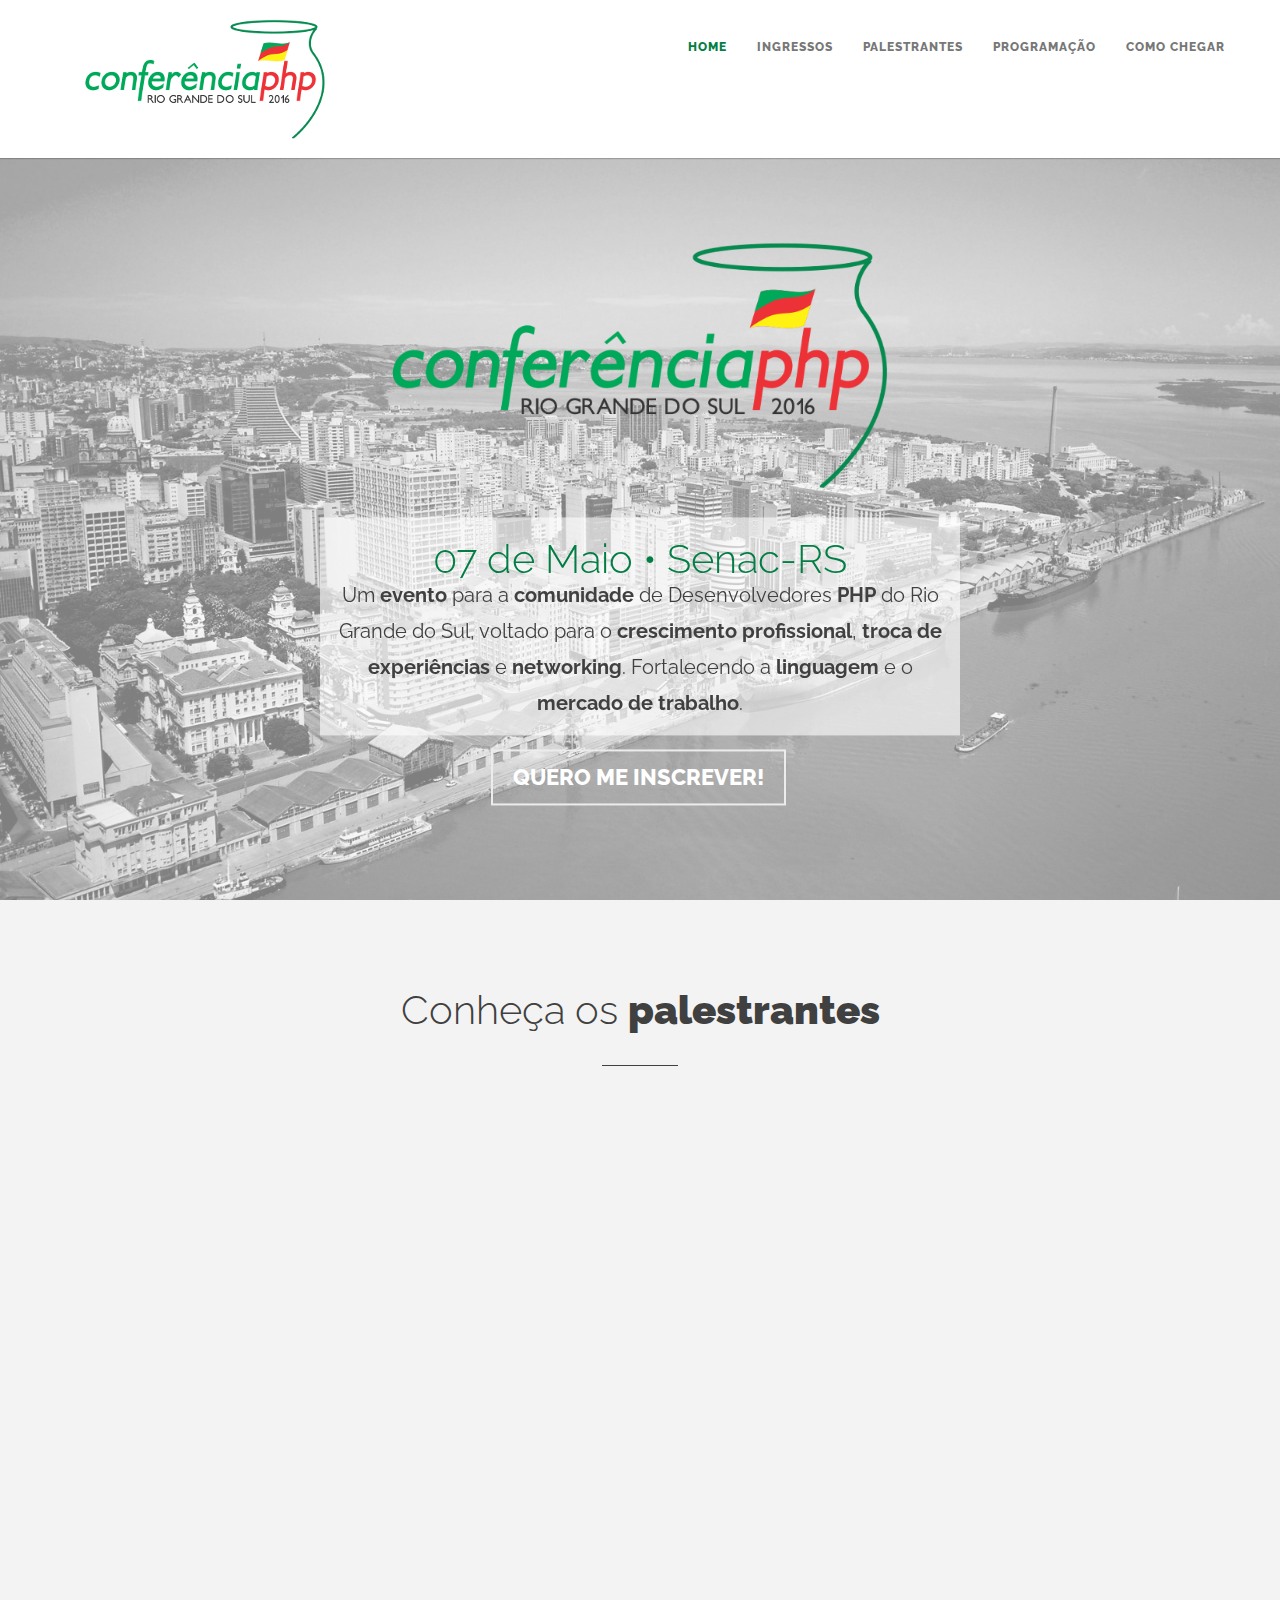
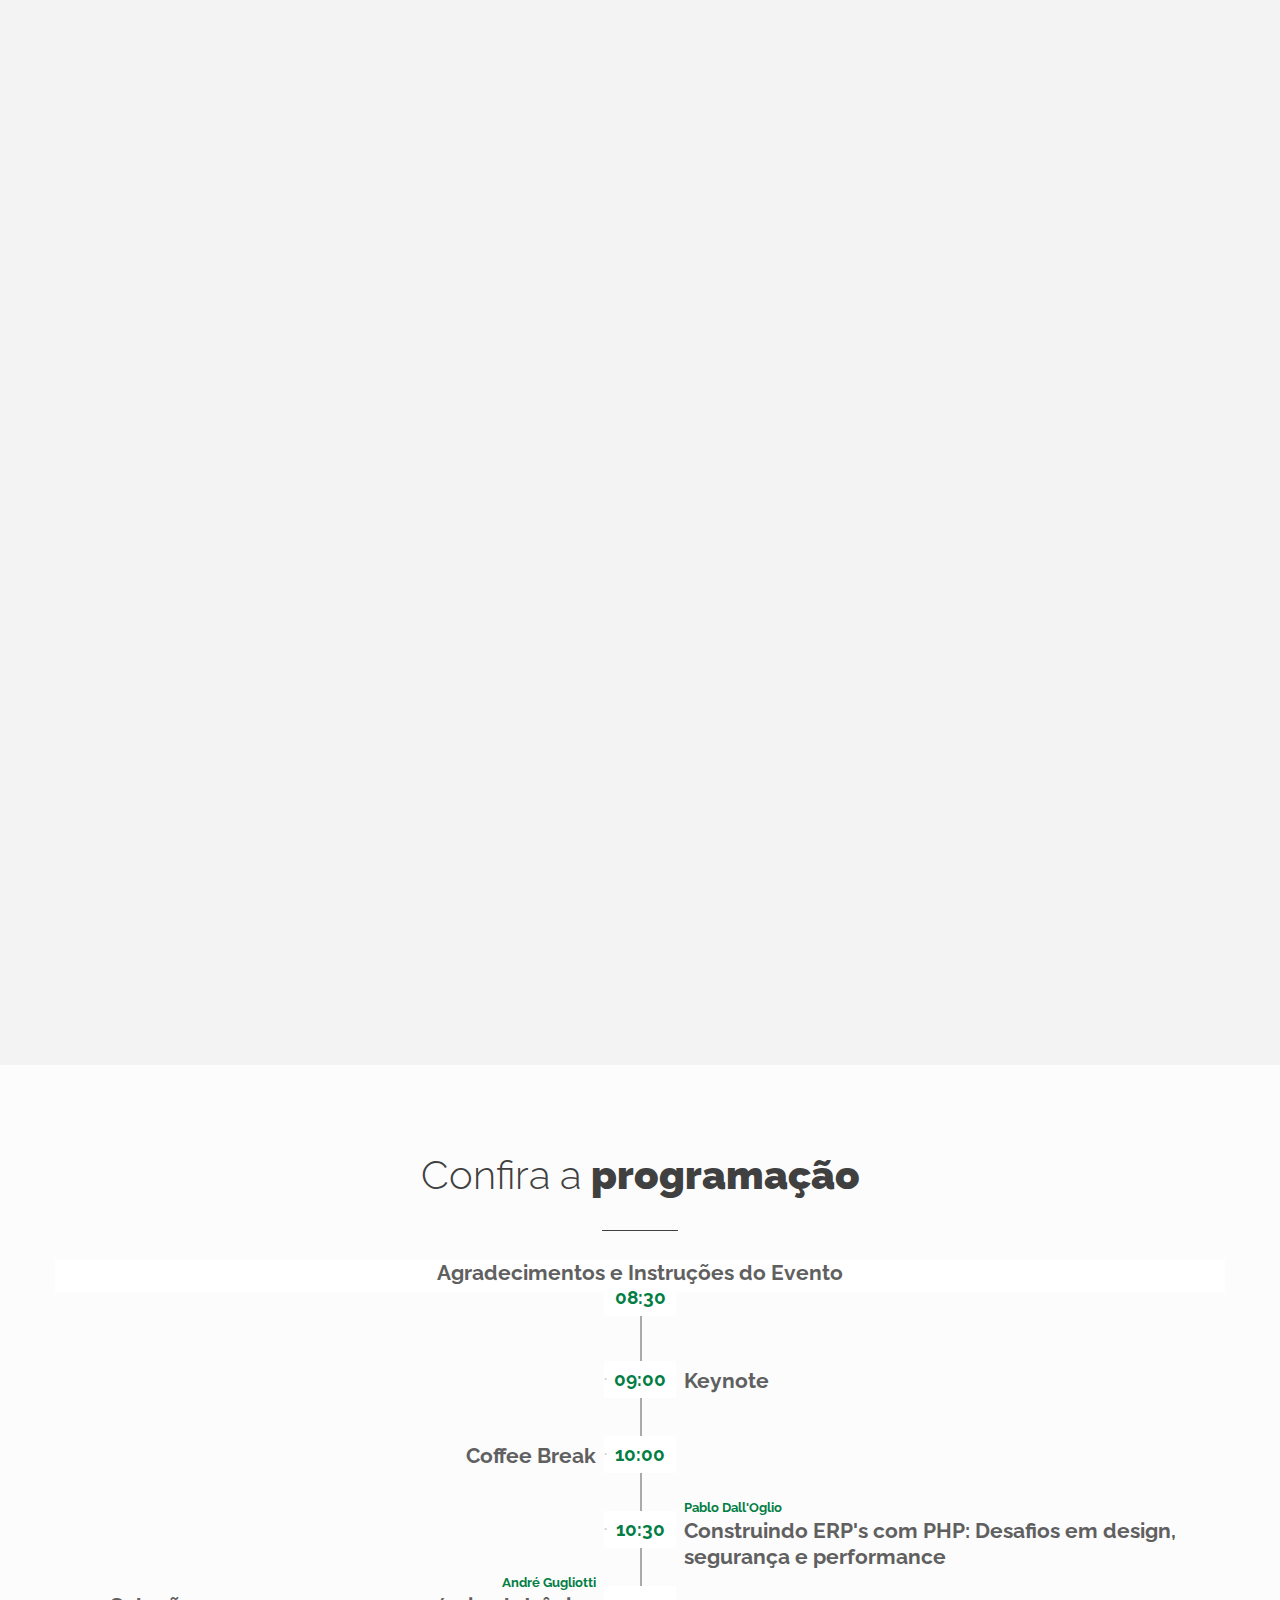
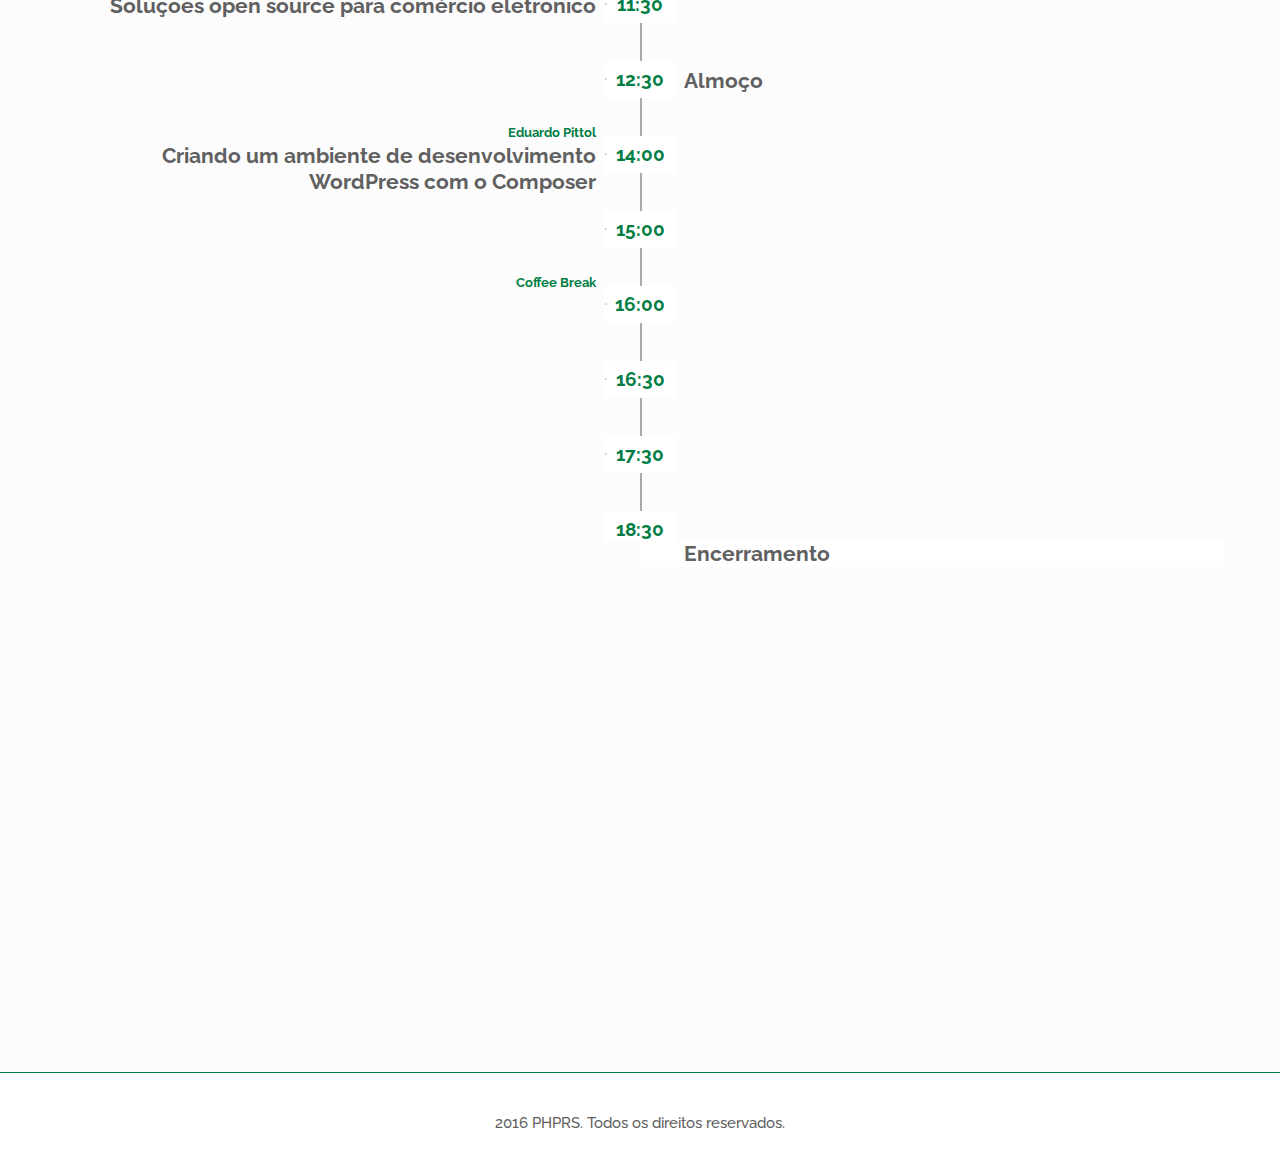
==== index.html @ 4f56c090 "first commit" ====
<!DOCTYPE html>
<html lang="pt_BR" xmlns:og="http://opengraphprotocol.org/schema/">
<head>

    <meta charset="utf-8">
    <meta name="viewport" content="width=device-width, initial-scale=1.0">
    <meta name="description" content="">
    <meta name="author" content="">

    <title>Conferência PHPRS | 07 maio 2016</title>

    <!-- Bootstrap core CSS -->
    <link href="assets/css/bootstrap.min.css" rel="stylesheet">
    <link href="assets/css/plugins.css" rel="stylesheet">

    <link href="assets/css/style.css" rel="stylesheet">
    <link href="assets/css/color/yellow.css" rel="stylesheet">
    <link href="assets/css/font-awesome.min.css" rel="stylesheet">
    <link href='http://fonts.googleapis.com/css?family=Raleway:400,300,500,600,700,800,900' rel='stylesheet'
          type='text/css'>
    <link href="assets/type/icons.css" rel="stylesheet">

    <!-- HTML5 shim and Respond.js IE8 support of HTML5 elements and media queries -->
    <!--[if lt IE 9]>
    <script src="assets/js/html5shiv.js"></script>
    <script src="https://oss.maxcdn.com/libs/respond.js/1.3.0/respond.min.js"></script>
    <![endif]-->


</head>
<body onLoad="location.href='#home'">
<div class="body-wrapper">

    <nav class="yamm navbar navbar-default default" role="navigation">
        <div class="container">
            <div class="navbar-header">
                <div class="basic-wrapper"><a class="btn responsive-menu" data-toggle="collapse"
                                              data-target=".navbar-collapse"><i></i></a>

                    <div class="navbar-brand">
                        <a href="/">
                            <img src="assets/images/conferenciaPHPRS2016-logo.png" alt=""
                                 data-src="assets/images/conferenciaPHPRS2016-logo.png"
                                 data-ret="assets/images/conferenciaPHPRS2016-logo.png" class="retina"/>
                        </a>
                    </div>


                </div>
                <!-- /.basic-wrapper -->
            </div>
            <!-- /.navbar-header -->

            <nav class="collapse navbar-collapse" id="menu">
                <ul class="nav navbar-nav">
                    <li class="current"><a href="#home" class="dropdown-toggle js-activated">Home <span
                            class="caret"></span></a>
                    </li>
                    <li><a href="#tickets" class="dropdown-toggle js-activated">Ingressos<span
                            class="caret"></span></a>
                    </li>
                    <li><a href="#speakers" class="dropdown-toggle js-activated">Palestrantes<span
                            class="caret"></span></a>
                    </li>
                    <li><a href="#schedule" class="dropdown-toggle js-activated">programação<span class="caret"></span></a>
                    </li>

                    <li><a href="#map" class="dropdown-toggle js-activated">Como chegar<span
                            class="caret"></span></a>
                    </li>


                </ul>
                <!-- /.navbar-nav -->
            </nav>
            <!-- /.navbar-collapse -->
        </div>
        <!-- /.container -->
    </nav>
    <!-- /.navbar -->

    <div class="light-wrapper" id="home">
        <div class="tp-fullscreen-container revolution">

            <div data-transition="fade" class="tp-fullscreen main-banner">
                <div class="wrap-content-banner">
                    <div class="centered text-banner">

                        <div data-easing="Sine.easeOut" data-endspeed="100" data-start="2100" data-speed="600"
                             data-y="150" data-x="20" class="tp-caption sft start"
                             style="left: 103.907px; top: 140.6px; visibility: visible; opacity: 1; transform: translate3d(0px, 0px, 0px);">
                            <img alt="" src="assets/images/conferenciaPHPRS2016.png"
                                 style="max-width: 100%; max-height: 421.8px;">
                        </div>

                        <div data-easing="Sine.easeOut" data-endspeed="100" data-start="1500" data-speed="900"
                             data-y="387" data-x="center" class="tp-caption lead light-layer sfb text-center start"
                             style="min-height: 0px; min-width: 0px; line-height: 21px; border-width: 0px; margin: 0px 0px 14px; padding: 14px; letter-spacing: 0px; font-size: 20px; left: 441px; top: 270.9px; visibility: visible; opacity: 1; transform: translate3d(0px, 0px, 0px);">
                            <p class="tp-caption main-title">
                                07 de Maio • Senac-RS
                            </p>

                            <p>Um <strong>evento</strong> para a <strong>comunidade</strong> de Desenvolvedores
                                <strong>PHP</strong> do Rio Grande do Sul, voltado para o <strong>crescimento
                                    profissional</strong>,
                                <strong>troca de experiências</strong> e <strong>networking</strong>.
                                Fortalecendo a <strong>linguagem</strong> e o <strong>mercado de trabalho</strong>.</p>
                        </div>
                        <div class="tp-caption lead " data-wow-delay="0.5s">
                            <a target="_blank" class="btn btn-border"
                               href="http://www.eventick.com.br/conferencia-phprs-2016">Quero me inscrever!</a>

                        </div>
                    </div>
                </div>
            </div>
            <!-- /.tp-fullscreen-container -->
        </div>
        <!-- /.revolution -->
    </div>
    <!--/.light-wrapper -->


    <div id="speakers" class="dark-wrapper">
        <div class="container inner">
            <h3 class="main-title text-center">Conheça os <strong>palestrantes</strong></h3>

            <div data-wow-delay="0.3s" data-wow-duration="1s" class="carousel-wrapper wow fadeIn animated"
                 style="visibility: visible; animation-duration: 1s; animation-delay: 0.3s; animation-name: fadeIn;">
                <div class="carousel carousel-boxed team owl-carousel owl-theme owl-loaded">

                    <div class="owl-stage-outer">
                        <div class="owl-stage"
                             style="transform: translate3d(0px, 0px, 0px); transition: all 0s ease 0s; width: 100%;">
                            <div class="owl-item active" style="width: 24%; margin-right: 1%;">
                                <div class="item">
                                    <figure><img alt="" src="assets/images/speackers/speaker-andre.png"></figure>
                                    <div class="box text-center">
                                        <h4 class="post-title">André Gugliotti</h4>

                                        <p>André Gugliotti trabalha com web desde 2004, especializando-se em comércio
                                            eletrônico e sendo uma das principais referências em Magento Commerce, com
                                            três livros
                                            publicados pela Novatec. Atua no desenvolvimento de empresas, mesclando
                                            gestão, marketing e
                                            código, para que elas vendam mais e melhor. É sócio da Clix, empresa de
                                            lojas virtuais sob
                                            demanda, onde responde pelo desenvolvimento de produtos.</p>

                                        <div class="divide5"></div>

                                    </div>
                                    <!--/.box -->
                                </div>
                            </div>


                            <div class="owl-item active" style="width: 24%; margin-right: 1%;">
                                <div class="item">
                                    <figure><img alt="" src="assets/images/speackers/speaker-andre.png"></figure>
                                    <div class="box text-center">
                                        <h4 class="post-title">André Gugliotti</h4>

                                        <p>André Gugliotti trabalha com web desde 2004, especializando-se em comércio
                                            eletrônico e sendo uma das principais referências em Magento Commerce, com
                                            três livros
                                            publicados pela Novatec. Atua no desenvolvimento de empresas, mesclando
                                            gestão, marketing e
                                            código, para que elas vendam mais e melhor. É sócio da Clix, empresa de
                                            lojas virtuais sob
                                            demanda, onde responde pelo desenvolvimento de produtos.</p>

                                        <div class="divide5"></div>

                                    </div>
                                    <!--/.box -->
                                </div>
                            </div>


                            <div class="owl-item active" style="width: 24%; margin-right: 1%;">
                                <div class="item">
                                    <figure><img alt="" src="assets/images/speackers/speaker-andre.png"></figure>
                                    <div class="box text-center">
                                        <h4 class="post-title">André Gugliotti</h4>

                                        <p>André Gugliotti trabalha com web desde 2004, especializando-se em comércio
                                            eletrônico e sendo uma das principais referências em Magento Commerce, com
                                            três livros
                                            publicados pela Novatec. Atua no desenvolvimento de empresas, mesclando
                                            gestão, marketing e
                                            código, para que elas vendam mais e melhor. É sócio da Clix, empresa de
                                            lojas virtuais sob
                                            demanda, onde responde pelo desenvolvimento de produtos.</p>

                                        <div class="divide5"></div>

                                    </div>
                                    <!--/.box -->
                                </div>
                            </div>


                            <div class="owl-item active" style="width: 24%; margin-right: 1%;">
                                <div class="item">
                                    <figure><img alt="" src="assets/images/speackers/speaker-andre.png"></figure>
                                    <div class="box text-center">
                                        <h4 class="post-title">André Gugliotti</h4>

                                        <p>André Gugliotti trabalha com web desde 2004, especializando-se em comércio
                                            eletrônico e sendo uma das principais referências em Magento Commerce, com
                                            três livros
                                            publicados pela Novatec. Atua no desenvolvimento de empresas, mesclando
                                            gestão, marketing e
                                            código, para que elas vendam mais e melhor. É sócio da Clix, empresa de
                                            lojas virtuais sob
                                            demanda, onde responde pelo desenvolvimento de produtos.</p>

                                        <div class="divide5"></div>

                                    </div>
                                    <!--/.box -->
                                </div>
                            </div>


                            <div class="owl-item active" style="width: 24%; margin-right: 1%;">
                                <div class="item">
                                    <figure><img alt="" src="assets/images/speackers/speaker-andre.png"></figure>
                                    <div class="box text-center">
                                        <h4 class="post-title">André Gugliotti</h4>

                                        <p>André Gugliotti trabalha com web desde 2004, especializando-se em comércio
                                            eletrônico e sendo uma das principais referências em Magento Commerce, com
                                            três livros
                                            publicados pela Novatec. Atua no desenvolvimento de empresas, mesclando
                                            gestão, marketing e
                                            código, para que elas vendam mais e melhor. É sócio da Clix, empresa de
                                            lojas virtuais sob
                                            demanda, onde responde pelo desenvolvimento de produtos.</p>

                                        <div class="divide5"></div>

                                    </div>
                                    <!--/.box -->
                                </div>
                            </div>


                            <div class="owl-item active" style="width: 24%; margin-right: 1%;">
                                <div class="item">
                                    <figure><img alt="" src="assets/images/speackers/speaker-eduardo.png"></figure>
                                    <div class="box text-center">
                                        <h4 class="post-title">Eduardo Pittol</h4>

                                        <p>
                                            Formado em Ciência da Computação. Trabalho com Desenvolvimento Web há 8 anos
                                            e há 6 com WordPress. Tem no sangue o empreendedorismo. Adora trabalhar em
                                            cima de modelos de
                                            negócios com riscos. Empreendendo na sua segunda startup. Ativo na
                                            comunidade de startups e
                                            organizador de eventos. Um dos idealizadores do Taquari Valley, uma
                                            comunidade que fomenta o
                                            empreendedorismo no Vale do Taquari.
                                        </p>

                                        <div class="divide5"></div>

                                    </div>
                                    <!--/.box -->
                                </div>
                            </div>
                            <div class="owl-item active" style="width: 24%; margin-right: 1%;">
                                <div class="item">
                                    <figure><img alt="" src="assets/images/speackers/speaker-pablo.png"></figure>
                                    <div class="box text-center">
                                        <h4 class="post-title">Pablo Dall'Oglio</h4>

                                        <p>
                                            Mestre em Engenharia de Software pela Unisinos. Conhecido
                                            como autor de livros sobre PHP pela editora Novatec
                                            (http://www.novatec.com.br), já projetou e
                                            desenvolveu inúmeros softwares de gestão de grande porte. Entusiasta de
                                            Orientação a Objetos e
                                            Padrões de Projeto, atualmente trabalha em sua empresa, a Adianti Solutions
                                            (www.adianti.com.br), onde cria ferramentas de desenvolvimento e presta
                                            consultoria em projeto e
                                            arquitetura de software.
                                        </p>

                                        <div class="divide5"></div>

                                    </div>
                                    <!--/.box -->
                                </div>
                            </div>


                        </div>
                    </div>

                </div>
                <!--/.carousel -->
            </div>
            <!--/.carousel-wrapper -->

        </div>
        <!--/.container -->
    </div>


    <div id="schedule" class="light-wrapper section section-schedule">

        <div class="container inner">
            <h3 class="main-title text-center">Confira a <strong>programação</strong></h3>


            <ul class="schedule-list">
                <li class="schedule-item schedule-item-other" id="schedule-abertura">
                    <span class="schedule-time">08:30</span>

                    <div class="schedule-slot">
                        <div class="schedule-activity">Agradecimentos e Instruções do Evento</div>
                    </div>
                </li>

                <li class="schedule-item schedule-item-speaker">
                    <span class="schedule-time">09:00</span>

                    <div class="schedule-slot">
                        <div class="schedule-activity schedule-activity">Keynote</div>
                    </div>
                </li>
                <li class="schedule-item schedule-item-speaker">
                    <span class="schedule-time">10:00</span>

                    <div class="schedule-slot">
                        <div class="schedule-activity">Coffee Break</div>
                    </div>
                </li>
                <li class="schedule-item schedule-item-other">
                    <span class="schedule-time">10:30</span>

                    <div class="schedule-slot">
                        <span class="schedule-speaker">Pablo Dall'Oglio</span>

                        <div class="schedule-activity">Construindo ERP's com PHP: Desafios em design, segurança e
                            performance
                        </div>
                    </div>
                </li>

                <li class="schedule-item schedule-item-speaker">
                    <span class="schedule-time">11:30</span>

                    <div class="schedule-slot">
                        <span class="schedule-speaker">André Gugliotti</span>

                        <div class="schedule-activity">Soluções open source para comércio eletrônico</div>
                    </div>
                </li>

                <li class="schedule-item schedule-item-speaker">
                    <span class="schedule-time">12:30</span>

                    <div class="schedule-slot">
                        <div class="schedule-activity">Almoço</div>
                    </div>
                </li>

                <li class="schedule-item schedule-item-speaker" id="schedule-wordpress-composer">
                    <span class="schedule-time">14:00</span>

                    <div class="schedule-slot">
                        <span class="schedule-speaker">Eduardo Pittol</span>

                        <div class="schedule-activity">Criando um ambiente de desenvolvimento WordPress com o Composer
                        </div>
                    </div>

                </li>
                <li class="schedule-item schedule-item-speaker">
                    <span class="schedule-time">15:00</span>

                    <div class="schedule-slot">
                        <span class="schedule-speaker"></span>

                        <div class="schedule-activity"></div>
                    </div>

                </li>
                <li class="schedule-item schedule-item-speaker">
                    <span class="schedule-time">16:00</span>

                    <div class="schedule-slot">
                        <span class="schedule-speaker">Coffee Break</span>
                    </div>
                </li>

                <li class="schedule-item schedule-item-speaker">
                    <span class="schedule-time">16:30</span>

                    <div class="schedule-slot">
                        <span class="schedule-speaker"></span>

                        <div class="schedule-activity"></div>
                    </div>

                </li>

                <li class="schedule-item schedule-item-speaker">
                    <span class="schedule-time">17:30</span>

                    <div class="schedule-slot">
                        <span class="schedule-speaker"></span>

                        <div class="schedule-activity"></div>
                    </div>

                </li>
                <li class="schedule-item schedule-item-speaker">
                    <span class="schedule-time">18:30</span>

                    <div class="schedule-slot">
                        <div class="schedule-activity">Encerramento</div>
                    </div>

                </li>


            </ul>
        </div>
    </div>


    <div id="map" class="light-wrapper open">
        <iframe src="https://www.google.com/maps/embed?pb=!1m14!1m8!1m3!1d6908.109806419881!2d-51.23087606511231!3d-30.035282699999996!3m2!1i1024!2i768!4f13.1!3m3!1m2!1s0x95197906a9d397f5%3A0x514b4935e97fbf4d!2sFaculdade+de+Tecnologia+Senac%2C+CampusI!5e0!3m2!1spt-BR!2sbr!4v1459477990882"
                height="400" width="100%" frameborder="0" style="border:0" allowfullscreen></iframe>
    </div>


    <footer class="footer inverse-wrapper">
        <div class="sub-footer">
            <div class="container">

                <div class="col-xs-12 text-center">

                    <p>2016 PHPRS. Todos os direitos reservados. </p>
                </div>

            </div>
            <!-- .container -->
        </div>
        <!-- .sub-footer -->
    </footer>
    <!-- /footer -->


    <!--/#contact-info -->


</div>
<!--/.body-wrapper -->

<script src="assets/js/jquery.min.js"></script>
<script src="assets/js/bootstrap.min.js"></script>
<script src="assets/js/plugins.js"></script>
<script src="assets/js/jquery.themepunch.tools.min.js"></script>
<script src="assets/js/chart.min.js"></script>
<script src="assets/js/scripts.js"></script>

</body>

</html>
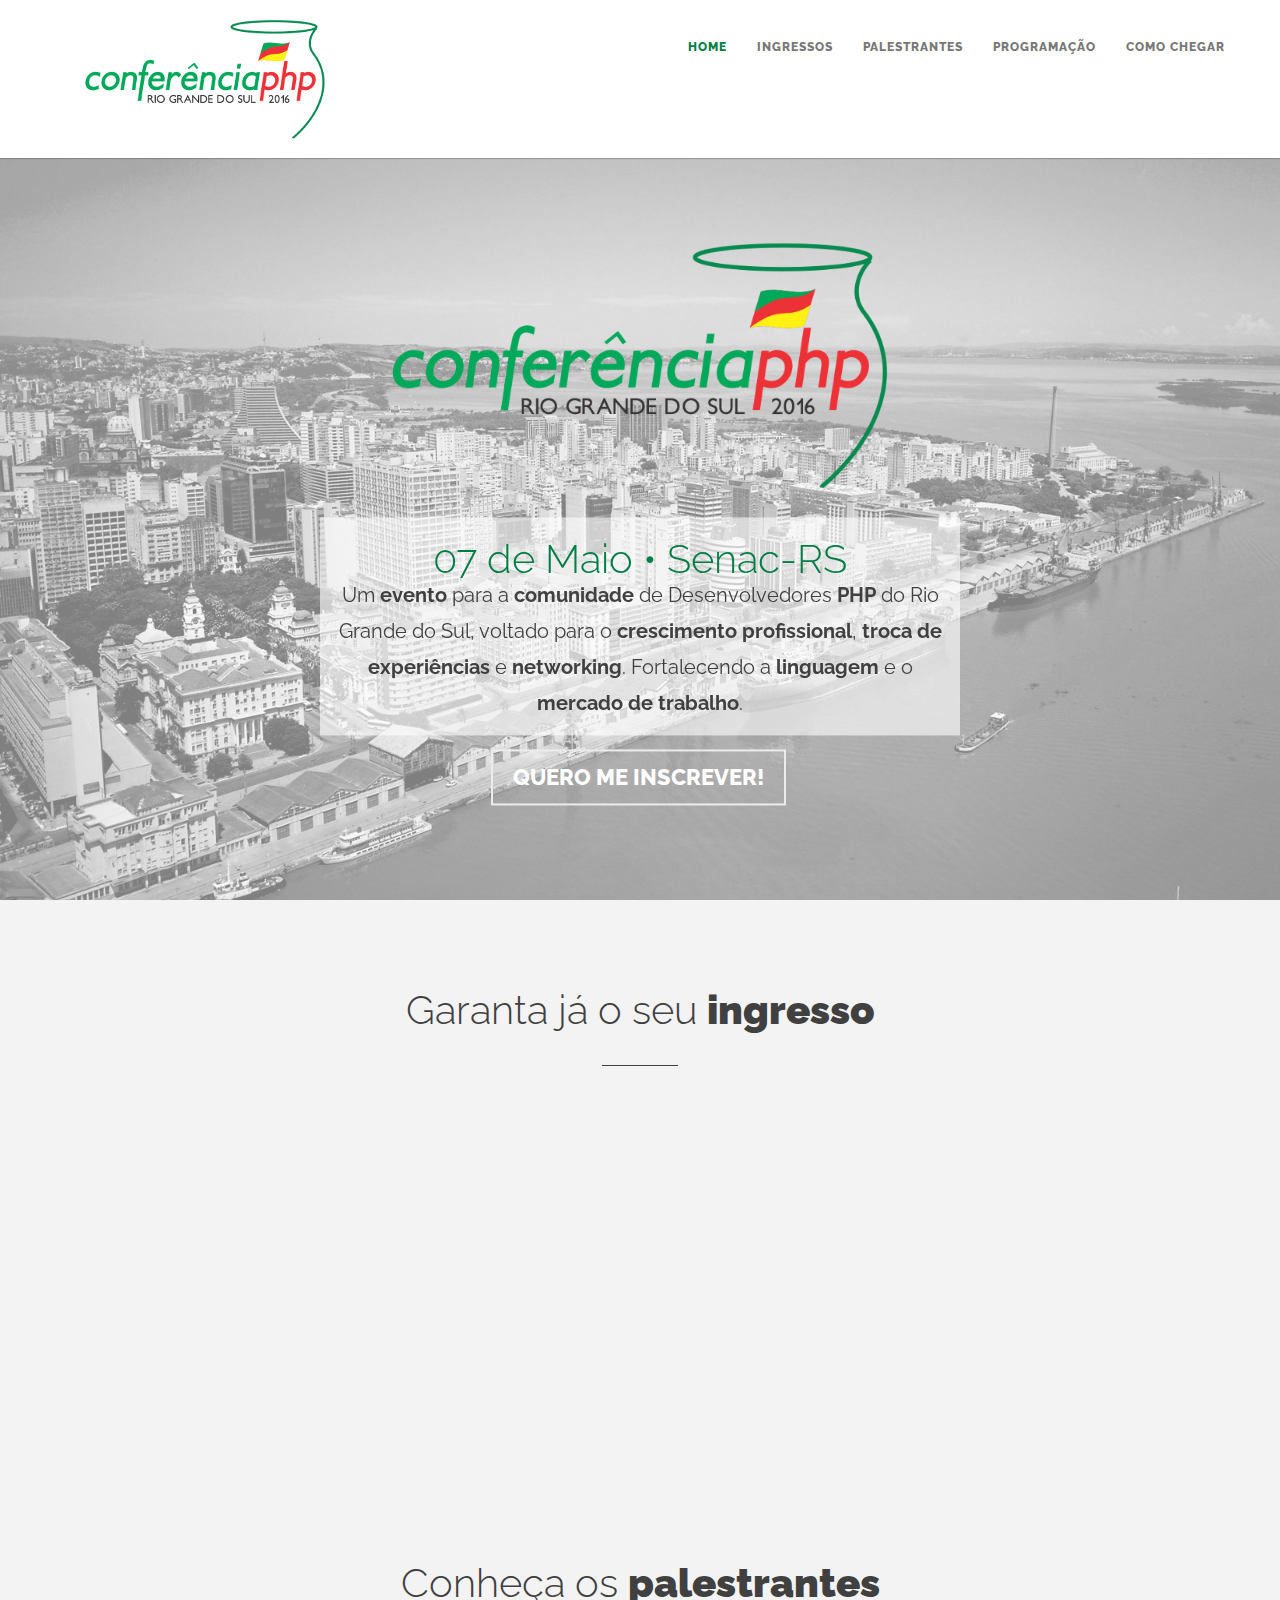
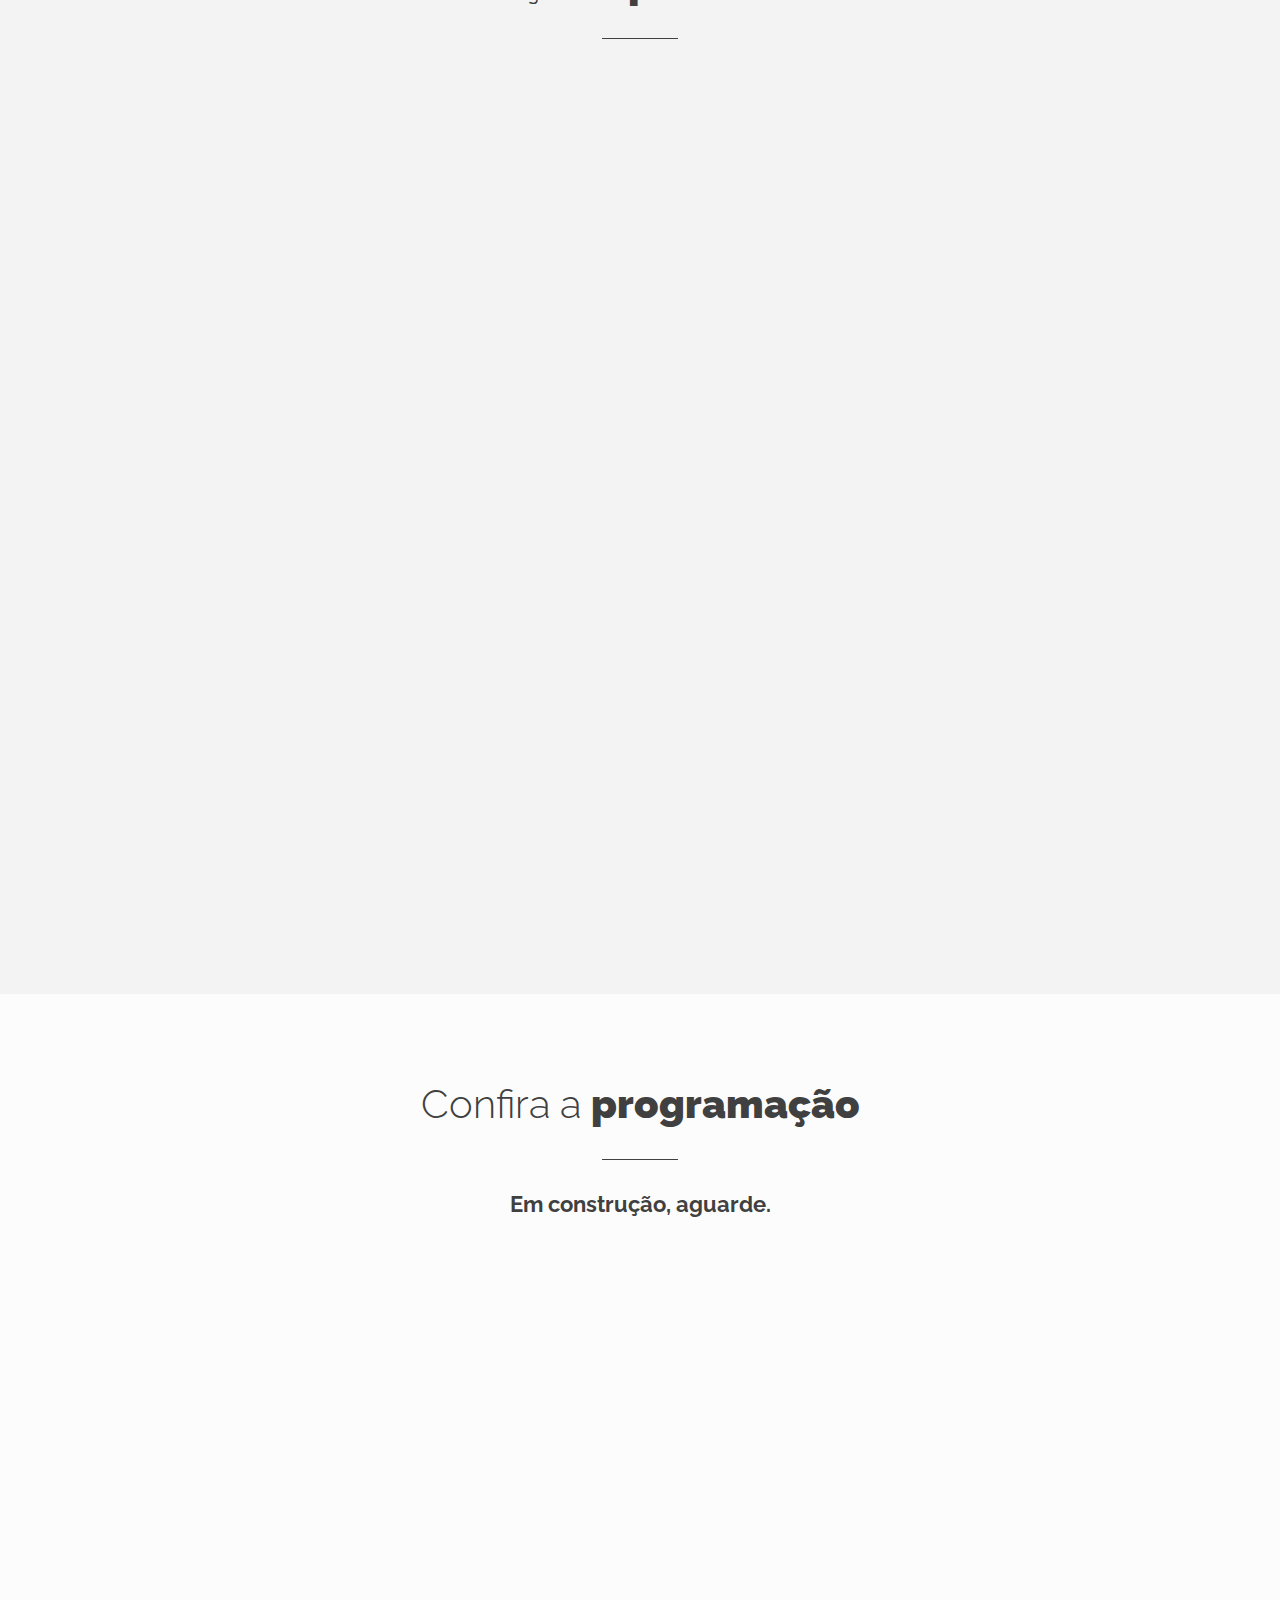
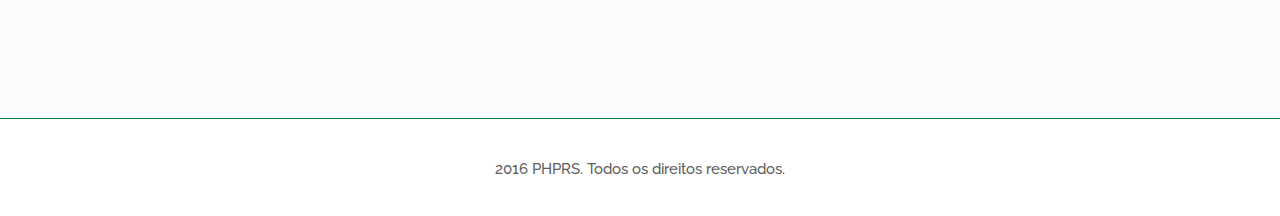
==== commit 4afc85ec: "gitignore" ====
--- a/index.html
+++ b/index.html
@@ -121,6 +121,19 @@
     <!--/.light-wrapper -->
 
 
+    <div id="tickets" class="dark-wrapper">
+        <div class="container inner">
+            <h3 class="main-title text-center">Garanta já o seu <strong>ingresso</strong></h3>
+            <iframe src="http://www.eventick.com.br/conferencia-phprs-2016/embedded" vspace="0" hspace="0"
+                    marginheight="5"
+                    marginwidth="5" scrolling="auto" allowtransparency="true" frameborder="0" height="280px"
+                    width="100%"></iframe>
+
+        </div>
+        <!--/.container -->
+    </div>
+
+
     <div id="speakers" class="dark-wrapper">
         <div class="container inner">
             <h3 class="main-title text-center">Conheça os <strong>palestrantes</strong></h3>
@@ -132,105 +145,14 @@
                     <div class="owl-stage-outer">
                         <div class="owl-stage"
                              style="transform: translate3d(0px, 0px, 0px); transition: all 0s ease 0s; width: 100%;">
+
                             <div class="owl-item active" style="width: 24%; margin-right: 1%;">
                                 <div class="item">
                                     <figure><img alt="" src="assets/images/speackers/speaker-andre.png"></figure>
                                     <div class="box text-center">
                                         <h4 class="post-title">André Gugliotti</h4>
 
-                                        <p>André Gugliotti trabalha com web desde 2004, especializando-se em comércio
-                                            eletrônico e sendo uma das principais referências em Magento Commerce, com
-                                            três livros
-                                            publicados pela Novatec. Atua no desenvolvimento de empresas, mesclando
-                                            gestão, marketing e
-                                            código, para que elas vendam mais e melhor. É sócio da Clix, empresa de
-                                            lojas virtuais sob
-                                            demanda, onde responde pelo desenvolvimento de produtos.</p>
-
-                                        <div class="divide5"></div>
-
-                                    </div>
-                                    <!--/.box -->
-                                </div>
-                            </div>
-
-
-                            <div class="owl-item active" style="width: 24%; margin-right: 1%;">
-                                <div class="item">
-                                    <figure><img alt="" src="assets/images/speackers/speaker-andre.png"></figure>
-                                    <div class="box text-center">
-                                        <h4 class="post-title">André Gugliotti</h4>
-
-                                        <p>André Gugliotti trabalha com web desde 2004, especializando-se em comércio
-                                            eletrônico e sendo uma das principais referências em Magento Commerce, com
-                                            três livros
-                                            publicados pela Novatec. Atua no desenvolvimento de empresas, mesclando
-                                            gestão, marketing e
-                                            código, para que elas vendam mais e melhor. É sócio da Clix, empresa de
-                                            lojas virtuais sob
-                                            demanda, onde responde pelo desenvolvimento de produtos.</p>
-
-                                        <div class="divide5"></div>
-
-                                    </div>
-                                    <!--/.box -->
-                                </div>
-                            </div>
-
-
-                            <div class="owl-item active" style="width: 24%; margin-right: 1%;">
-                                <div class="item">
-                                    <figure><img alt="" src="assets/images/speackers/speaker-andre.png"></figure>
-                                    <div class="box text-center">
-                                        <h4 class="post-title">André Gugliotti</h4>
-
-                                        <p>André Gugliotti trabalha com web desde 2004, especializando-se em comércio
-                                            eletrônico e sendo uma das principais referências em Magento Commerce, com
-                                            três livros
-                                            publicados pela Novatec. Atua no desenvolvimento de empresas, mesclando
-                                            gestão, marketing e
-                                            código, para que elas vendam mais e melhor. É sócio da Clix, empresa de
-                                            lojas virtuais sob
-                                            demanda, onde responde pelo desenvolvimento de produtos.</p>
-
-                                        <div class="divide5"></div>
-
-                                    </div>
-                                    <!--/.box -->
-                                </div>
-                            </div>
-
-
-                            <div class="owl-item active" style="width: 24%; margin-right: 1%;">
-                                <div class="item">
-                                    <figure><img alt="" src="assets/images/speackers/speaker-andre.png"></figure>
-                                    <div class="box text-center">
-                                        <h4 class="post-title">André Gugliotti</h4>
-
-                                        <p>André Gugliotti trabalha com web desde 2004, especializando-se em comércio
-                                            eletrônico e sendo uma das principais referências em Magento Commerce, com
-                                            três livros
-                                            publicados pela Novatec. Atua no desenvolvimento de empresas, mesclando
-                                            gestão, marketing e
-                                            código, para que elas vendam mais e melhor. É sócio da Clix, empresa de
-                                            lojas virtuais sob
-                                            demanda, onde responde pelo desenvolvimento de produtos.</p>
-
-                                        <div class="divide5"></div>
-
-                                    </div>
-                                    <!--/.box -->
-                                </div>
-                            </div>
-
-
-                            <div class="owl-item active" style="width: 24%; margin-right: 1%;">
-                                <div class="item">
-                                    <figure><img alt="" src="assets/images/speackers/speaker-andre.png"></figure>
-                                    <div class="box text-center">
-                                        <h4 class="post-title">André Gugliotti</h4>
-
-                                        <p>André Gugliotti trabalha com web desde 2004, especializando-se em comércio
+                                        <p>Trabalha com web desde 2004, especializando-se em comércio
                                             eletrônico e sendo uma das principais referências em Magento Commerce, com
                                             três livros
                                             publicados pela Novatec. Atua no desenvolvimento de empresas, mesclando
@@ -270,6 +192,28 @@
                                     <!--/.box -->
                                 </div>
                             </div>
+
+
+                            <div class="owl-item active" style="width: 24%; margin-right: 1%;">
+                                <div class="item">
+                                    <figure><img alt="" src="assets/images/speackers/speaker-leonn.png"></figure>
+                                    <div class="box text-center">
+                                        <h4 class="post-title">Leonn Leite</h4>
+
+                                        <p>A Bacharel em sistemas de informação, hoje é arquiteto de software do
+                                            Ministério da Saúde, mas já foi lider de equipe em outras empresas,
+                                            praticante do deboismo. Atuando na área há mais de 10 anos, atualmente é um
+                                            dos evangelistas do PhpDF, já ministrou cursos em alguns estados do Brasil.
+                                            Sócio fundador da empresa Tear Tecnologia e das plataformas EmVista e
+                                            Inkrz.</p>
+
+                                        <div class="divide5"></div>
+
+                                    </div>
+                                    <!--/.box -->
+                                </div>
+                            </div>
+
                             <div class="owl-item active" style="width: 24%; margin-right: 1%;">
                                 <div class="item">
                                     <figure><img alt="" src="assets/images/speackers/speaker-pablo.png"></figure>
@@ -278,8 +222,7 @@
 
                                         <p>
                                             Mestre em Engenharia de Software pela Unisinos. Conhecido
-                                            como autor de livros sobre PHP pela editora Novatec
-                                            (http://www.novatec.com.br), já projetou e
+                                            como autor de livros sobre PHP pela editora Novatec, já projetou e
                                             desenvolveu inúmeros softwares de gestão de grande porte. Entusiasta de
                                             Orientação a Objetos e
                                             Padrões de Projeto, atualmente trabalha em sua empresa, a Adianti Solutions
@@ -296,6 +239,60 @@
                             </div>
 
 
+                            <div class="owl-item active" style="width: 24%; margin-right: 1%;">
+                                <div class="item">
+                                    <figure><img alt="" src="assets/images/speackers/speaker-undefined.png"></figure>
+                                    <div class="box text-center">
+                                        <h4 class="post-title">???</h4>
+
+                                        <p>
+
+                                        </p>
+
+                                        <div class="divide5"></div>
+
+                                    </div>
+                                    <!--/.box -->
+                                </div>
+                            </div>
+
+
+                            <div class="owl-item active" style="width: 24%; margin-right: 1%;">
+                                <div class="item">
+                                    <figure><img alt="" src="assets/images/speackers/speaker-undefined.png"></figure>
+                                    <div class="box text-center">
+                                        <h4 class="post-title">???</h4>
+
+                                        <p>
+
+                                        </p>
+
+                                        <div class="divide5"></div>
+
+                                    </div>
+                                    <!--/.box -->
+                                </div>
+                            </div>
+
+
+                            <div class="owl-item active" style="width: 24%; margin-right: 1%;">
+                                <div class="item">
+                                    <figure><img alt="" src="assets/images/speackers/speaker-undefined.png"></figure>
+                                    <div class="box text-center">
+                                        <h4 class="post-title">???</h4>
+
+                                        <p>
+
+                                        </p>
+
+                                        <div class="divide5"></div>
+
+                                    </div>
+                                    <!--/.box -->
+                                </div>
+                            </div>
+
+
                         </div>
                     </div>
 
@@ -314,129 +311,132 @@
         <div class="container inner">
             <h3 class="main-title text-center">Confira a <strong>programação</strong></h3>
 
-
-            <ul class="schedule-list">
-                <li class="schedule-item schedule-item-other" id="schedule-abertura">
-                    <span class="schedule-time">08:30</span>
-
-                    <div class="schedule-slot">
-                        <div class="schedule-activity">Agradecimentos e Instruções do Evento</div>
-                    </div>
-                </li>
-
-                <li class="schedule-item schedule-item-speaker">
-                    <span class="schedule-time">09:00</span>
-
-                    <div class="schedule-slot">
-                        <div class="schedule-activity schedule-activity">Keynote</div>
-                    </div>
-                </li>
-                <li class="schedule-item schedule-item-speaker">
-                    <span class="schedule-time">10:00</span>
-
-                    <div class="schedule-slot">
-                        <div class="schedule-activity">Coffee Break</div>
-                    </div>
-                </li>
-                <li class="schedule-item schedule-item-other">
-                    <span class="schedule-time">10:30</span>
-
-                    <div class="schedule-slot">
-                        <span class="schedule-speaker">Pablo Dall'Oglio</span>
-
-                        <div class="schedule-activity">Construindo ERP's com PHP: Desafios em design, segurança e
-                            performance
-                        </div>
-                    </div>
-                </li>
-
-                <li class="schedule-item schedule-item-speaker">
-                    <span class="schedule-time">11:30</span>
-
-                    <div class="schedule-slot">
-                        <span class="schedule-speaker">André Gugliotti</span>
-
-                        <div class="schedule-activity">Soluções open source para comércio eletrônico</div>
-                    </div>
-                </li>
-
-                <li class="schedule-item schedule-item-speaker">
-                    <span class="schedule-time">12:30</span>
-
-                    <div class="schedule-slot">
-                        <div class="schedule-activity">Almoço</div>
-                    </div>
-                </li>
-
-                <li class="schedule-item schedule-item-speaker" id="schedule-wordpress-composer">
-                    <span class="schedule-time">14:00</span>
-
-                    <div class="schedule-slot">
-                        <span class="schedule-speaker">Eduardo Pittol</span>
-
-                        <div class="schedule-activity">Criando um ambiente de desenvolvimento WordPress com o Composer
-                        </div>
-                    </div>
-
-                </li>
-                <li class="schedule-item schedule-item-speaker">
-                    <span class="schedule-time">15:00</span>
-
-                    <div class="schedule-slot">
-                        <span class="schedule-speaker"></span>
-
-                        <div class="schedule-activity"></div>
-                    </div>
-
-                </li>
-                <li class="schedule-item schedule-item-speaker">
-                    <span class="schedule-time">16:00</span>
-
-                    <div class="schedule-slot">
-                        <span class="schedule-speaker">Coffee Break</span>
-                    </div>
-                </li>
-
-                <li class="schedule-item schedule-item-speaker">
-                    <span class="schedule-time">16:30</span>
-
-                    <div class="schedule-slot">
-                        <span class="schedule-speaker"></span>
-
-                        <div class="schedule-activity"></div>
-                    </div>
-
-                </li>
-
-                <li class="schedule-item schedule-item-speaker">
-                    <span class="schedule-time">17:30</span>
-
-                    <div class="schedule-slot">
-                        <span class="schedule-speaker"></span>
-
-                        <div class="schedule-activity"></div>
-                    </div>
-
-                </li>
-                <li class="schedule-item schedule-item-speaker">
-                    <span class="schedule-time">18:30</span>
-
-                    <div class="schedule-slot">
-                        <div class="schedule-activity">Encerramento</div>
-                    </div>
-
-                </li>
-
-
-            </ul>
+            <h2 align="center">Em construção, aguarde.</h2>
+            <!--  <ul class="schedule-list">
+                  <li class="schedule-item schedule-item-other" id="schedule-abertura">
+                      <span class="schedule-time">08:30</span>
+
+                      <div class="schedule-slot">
+                          <div class="schedule-activity">Agradecimentos e Instruções do Evento</div>
+                      </div>
+                  </li>
+
+                  <li class="schedule-item schedule-item-speaker">
+                      <span class="schedule-time">09:00</span>
+
+                      <div class="schedule-slot">
+                          <div class="schedule-activity schedule-activity">Keynote</div>
+                      </div>
+                  </li>
+                  <li class="schedule-item schedule-item-speaker">
+                      <span class="schedule-time">10:00</span>
+
+                      <div class="schedule-slot">
+                          <div class="schedule-activity">Coffee Break</div>
+                      </div>
+                  </li>
+                  <li class="schedule-item schedule-item-other">
+                      <span class="schedule-time">10:30</span>
+
+                      <div class="schedule-slot">
+                          <span class="schedule-speaker">Pablo Dall'Oglio</span>
+
+                          <div class="schedule-activity">Construindo ERP's com PHP: Desafios em design, segurança e
+                              performance
+                          </div>
+                      </div>
+                  </li>
+
+                  <li class="schedule-item schedule-item-speaker">
+                      <span class="schedule-time">11:30</span>
+
+                      <div class="schedule-slot">
+                          <span class="schedule-speaker">André Gugliotti</span>
+
+                          <div class="schedule-activity">Soluções open source para comércio eletrônico</div>
+                      </div>
+                  </li>
+
+                  <li class="schedule-item schedule-item-speaker">
+                      <span class="schedule-time">12:30</span>
+
+                      <div class="schedule-slot">
+                          <div class="schedule-activity">Almoço</div>
+                      </div>
+                  </li>
+
+                  <li class="schedule-item schedule-item-speaker" id="schedule-wordpress-composer">
+                      <span class="schedule-time">14:00</span>
+
+                      <div class="schedule-slot">
+                          <span class="schedule-speaker">Eduardo Pittol</span>
+
+                          <div class="schedule-activity">Criando um ambiente de desenvolvimento WordPress com o Composer
+                          </div>
+                      </div>
+
+                  </li>
+                  <li class="schedule-item schedule-item-speaker">
+                      <span class="schedule-time">15:00</span>
+
+                      <div class="schedule-slot">
+                          <span class="schedule-speaker">???</span>
+
+                          <div class="schedule-activity">A definir</div>
+                      </div>
+
+                  </li>
+                  <li class="schedule-item schedule-item-speaker">
+                      <span class="schedule-time">16:00</span>
+
+                      <div class="schedule-slot">
+                          <span class="schedule-speaker">Coffee Break</span>
+                      </div>
+                  </li>
+
+                  <li class="schedule-item schedule-item-speaker">
+                      <span class="schedule-time">16:30</span>
+
+                      <div class="schedule-slot">
+                          <span class="schedule-speaker">???</span>
+
+                          <div class="schedule-activity">A definir</div>
+                      </div>
+
+                  </li>
+
+                  <li class="schedule-item schedule-item-speaker">
+                      <span class="schedule-time">17:30</span>
+
+                      <div class="schedule-slot">
+                          <span class="schedule-speaker">???</span>
+
+                          <div class="schedule-activity">A definir</div>
+                      </div>
+
+                  </li>
+                  <li class="schedule-item schedule-item-speaker">
+                      <span class="schedule-time">18:30</span>
+
+                      <div class="schedule-slot">
+                          <div class="schedule-activity">Encerramento</div>
+                      </div>
+
+                  </li>
+
+
+              </ul>-->
         </div>
     </div>
 
 
-    <div id="map" class="light-wrapper open">
-        <iframe src="https://www.google.com/maps/embed?pb=!1m14!1m8!1m3!1d6908.109806419881!2d-51.23087606511231!3d-30.035282699999996!3m2!1i1024!2i768!4f13.1!3m3!1m2!1s0x95197906a9d397f5%3A0x514b4935e97fbf4d!2sFaculdade+de+Tecnologia+Senac%2C+CampusI!5e0!3m2!1spt-BR!2sbr!4v1459477990882"
-                height="400" width="100%" frameborder="0" style="border:0" allowfullscreen></iframe>
-    </div>
+
+        <div id="map" class="light-wrapper ">
+
+            <iframe src="https://www.google.com/maps/embed?pb=!1m14!1m8!1m3!1d6908.109806419881!2d-51.23087606511231!3d-30.035282699999996!3m2!1i1024!2i768!4f13.1!3m3!1m2!1s0x95197906a9d397f5%3A0x514b4935e97fbf4d!2sFaculdade+de+Tecnologia+Senac%2C+CampusI!5e0!3m2!1spt-BR!2sbr!4v1459477990882"
+                    height="400" width="100%" frameborder="0" style="border:0" allowfullscreen></iframe>
+</div>
+
 
 
     <footer class="footer inverse-wrapper">
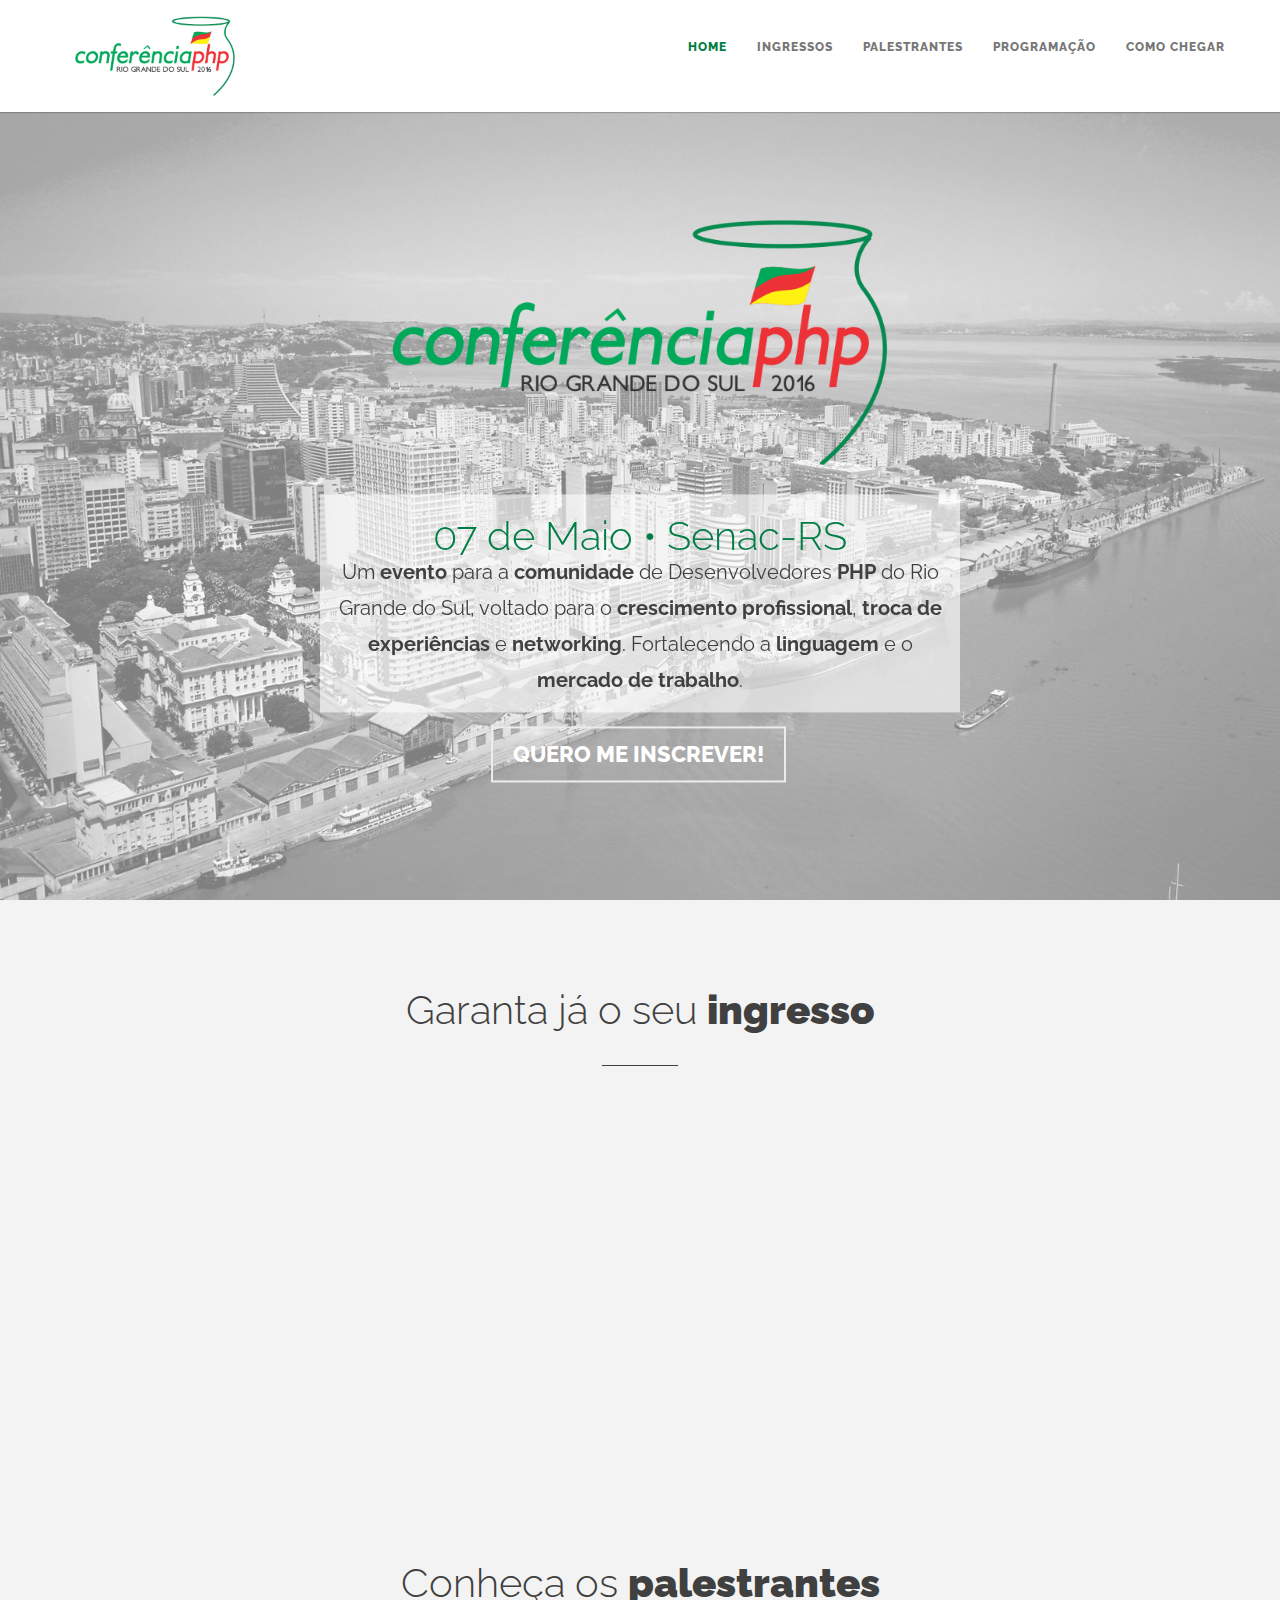
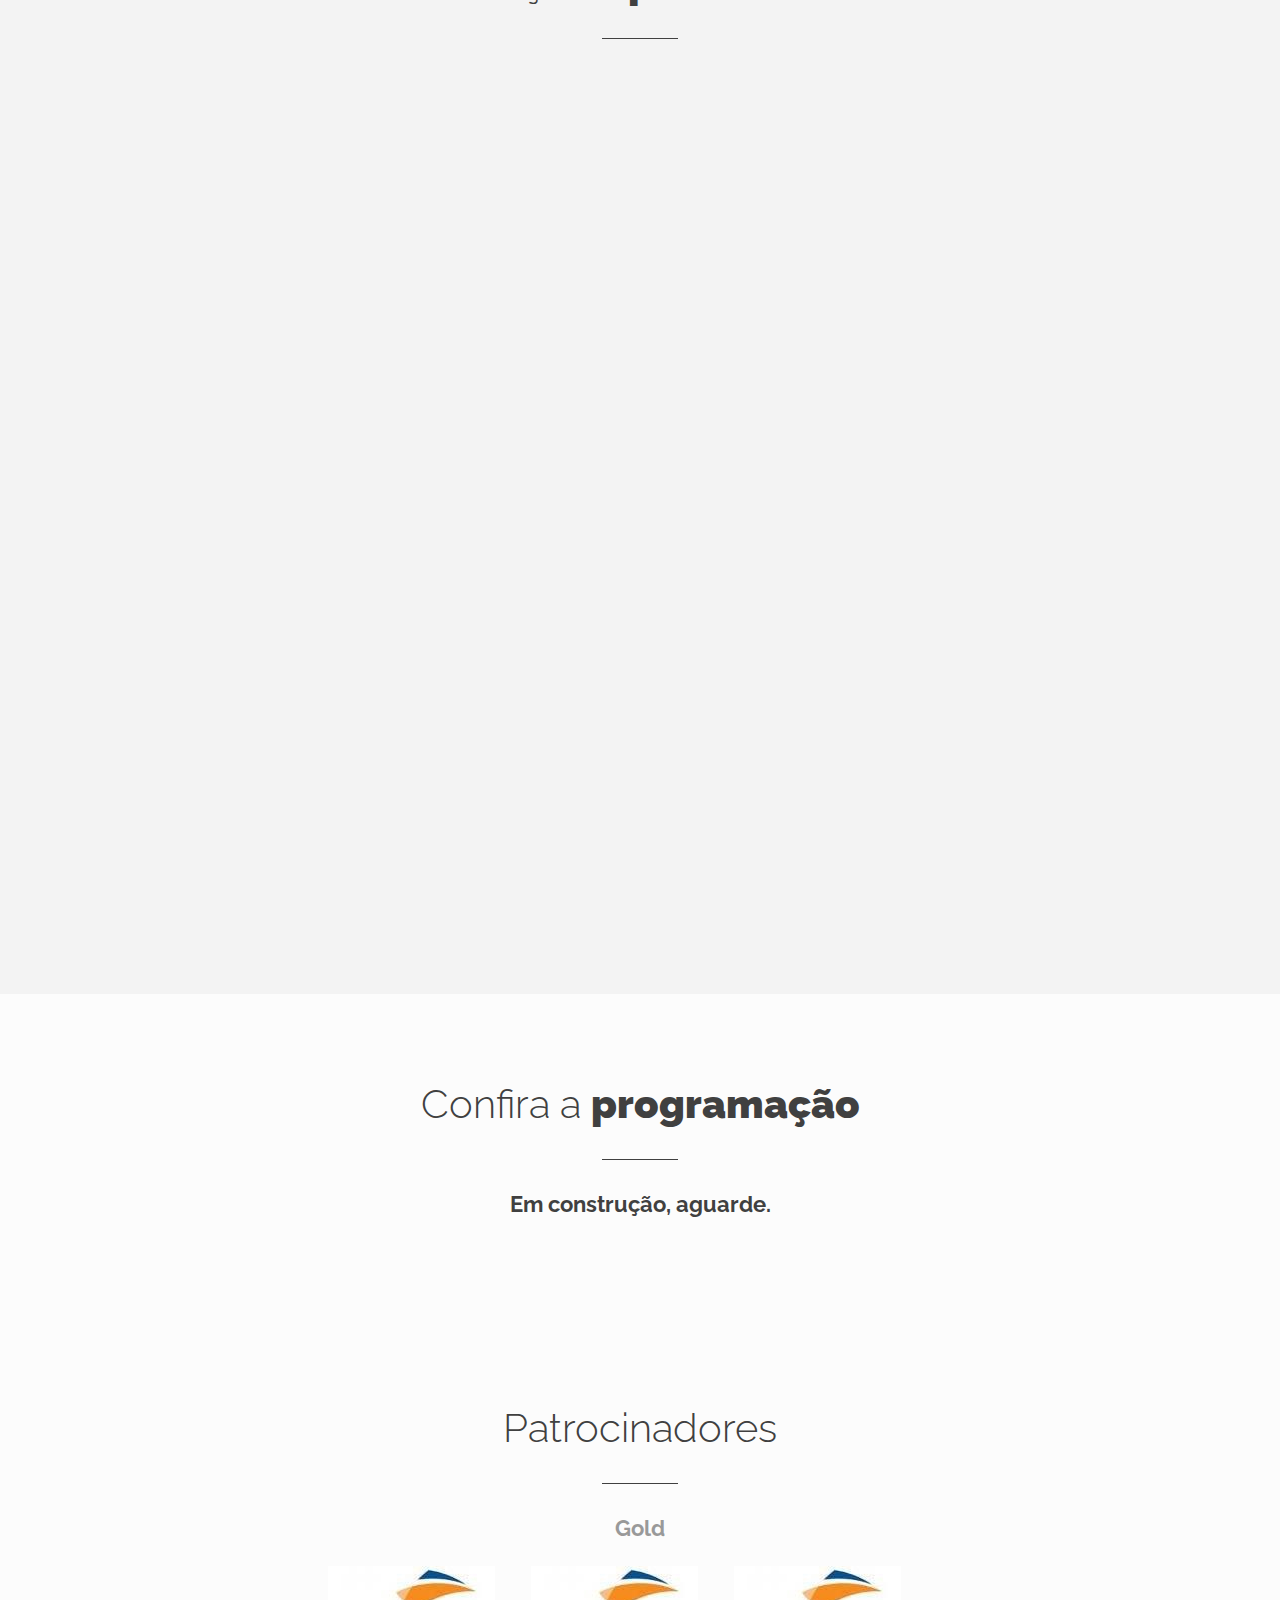
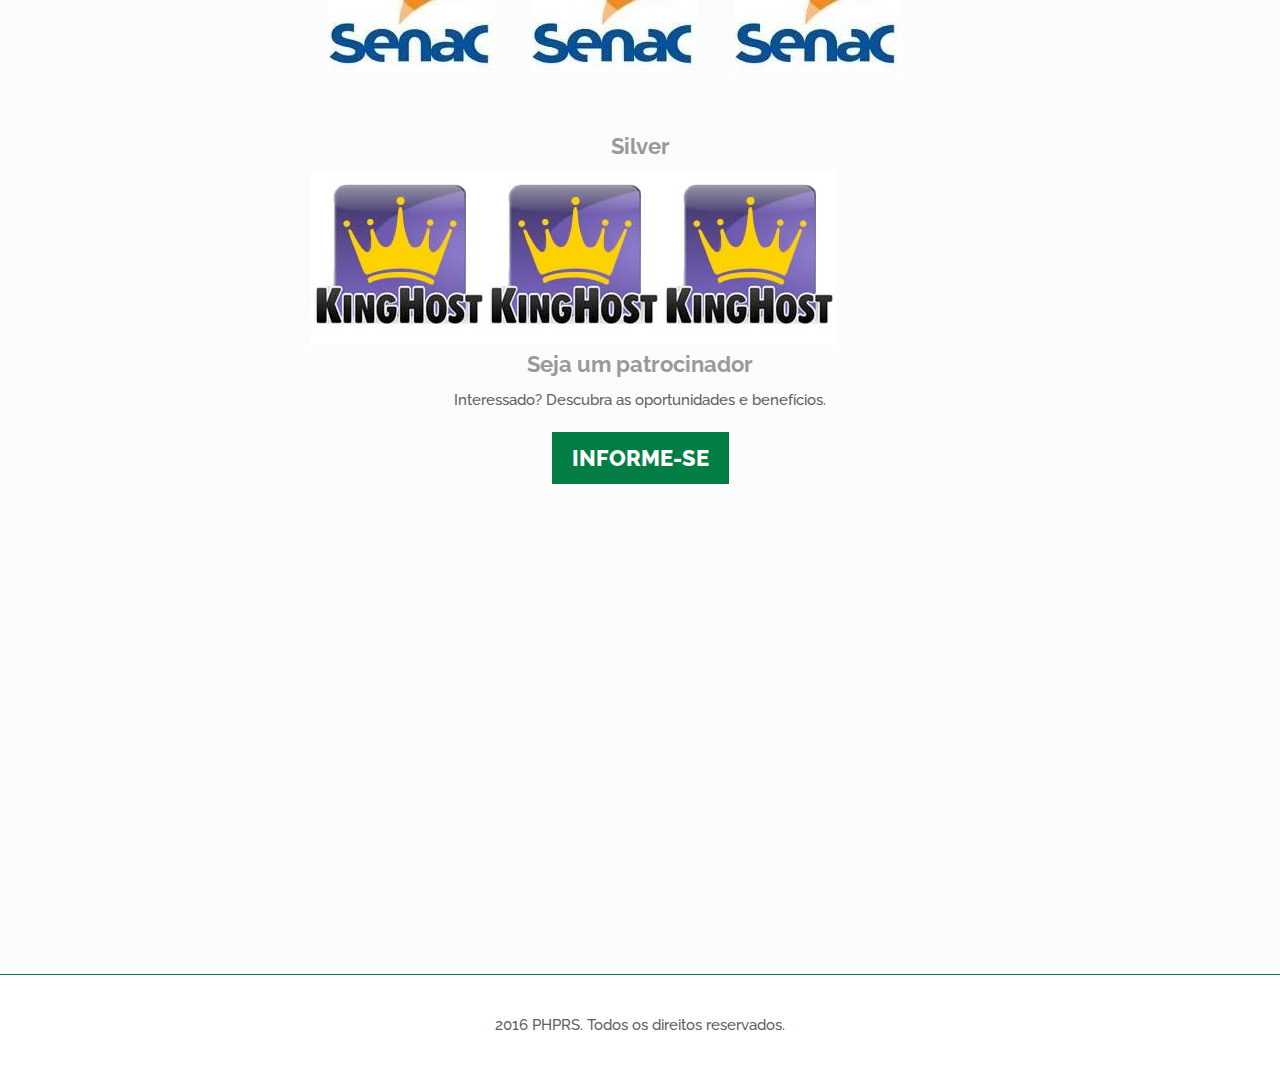
==== commit 5ee69ce5: "Adicionado card dos patrocinadores" ====
--- a/index.html
+++ b/index.html
@@ -429,7 +429,34 @@
         </div>
     </div>
 
-
+    <div class="light-wrapper">
+
+        <div class="container inner">
+            <h3 class="main-title text-center">Patrocinadores</h3>
+            <div class="row sponsor">
+                <h2 class="text-center">Gold</h2>
+                <div class="sponsor-container">
+                    <img alt="logo patrocinador gold" src="assets/images/sponsors/sponsor-gold-01.png" class="img-responsive pull-left">
+                    <img alt="logo patrocinador gold" src="assets/images/sponsors/sponsor-gold-01.png" class="img-responsive pull-left">
+                    <img alt="logo patrocinador gold" src="assets/images/sponsors/sponsor-gold-01.png" class="img-responsive pull-left">
+                </div>
+            </div>
+            <div class="row sponsor">
+                <h2 class="text-center">Silver</h2>
+                <div class="sponsor-container">
+                    <img alt="logo patrocinador gold" src="assets/images/sponsors/sponsor-silver-01.png" class="img-responsive pull-left">
+                    <img alt="logo patrocinador gold" src="assets/images/sponsors/sponsor-silver-01.png" class="img-responsive pull-left">
+                    <img alt="logo patrocinador gold" src="assets/images/sponsors/sponsor-silver-01.png" class="img-responsive pull-left">
+                </div>
+            </div>
+            <div class="row sponsor text-center">
+                <h2>Seja um patrocinador</h2>
+                <p>Interessado? Descubra as oportunidades e benefícios.</p>
+                <a class="btn btn-green" href="#">informe-se</a>
+            </div>
+        </div>
+
+    </div>
 
         <div id="map" class="light-wrapper ">
 
--- a/assets/css/style.css
+++ b/assets/css/style.css
@@ -5423,6 +5423,22 @@
     margin-left: 50%;
     text-align: left;
 }
+/* Rack ajustes menu */
+.navbar-brand img {
+    max-width:200px;
+    max-height:150px;
+    width: auto;
+    height: auto;
+}
+/* Sponsor */
+.sponsor h2 {
+    color: #999999;
+}
+.sponsor-container {
+    min-height: 180px;
+    padding: 0em 18em 0em 18em;
+}
+.btn-green {
+    color: #00A859;
+}
 
-
-
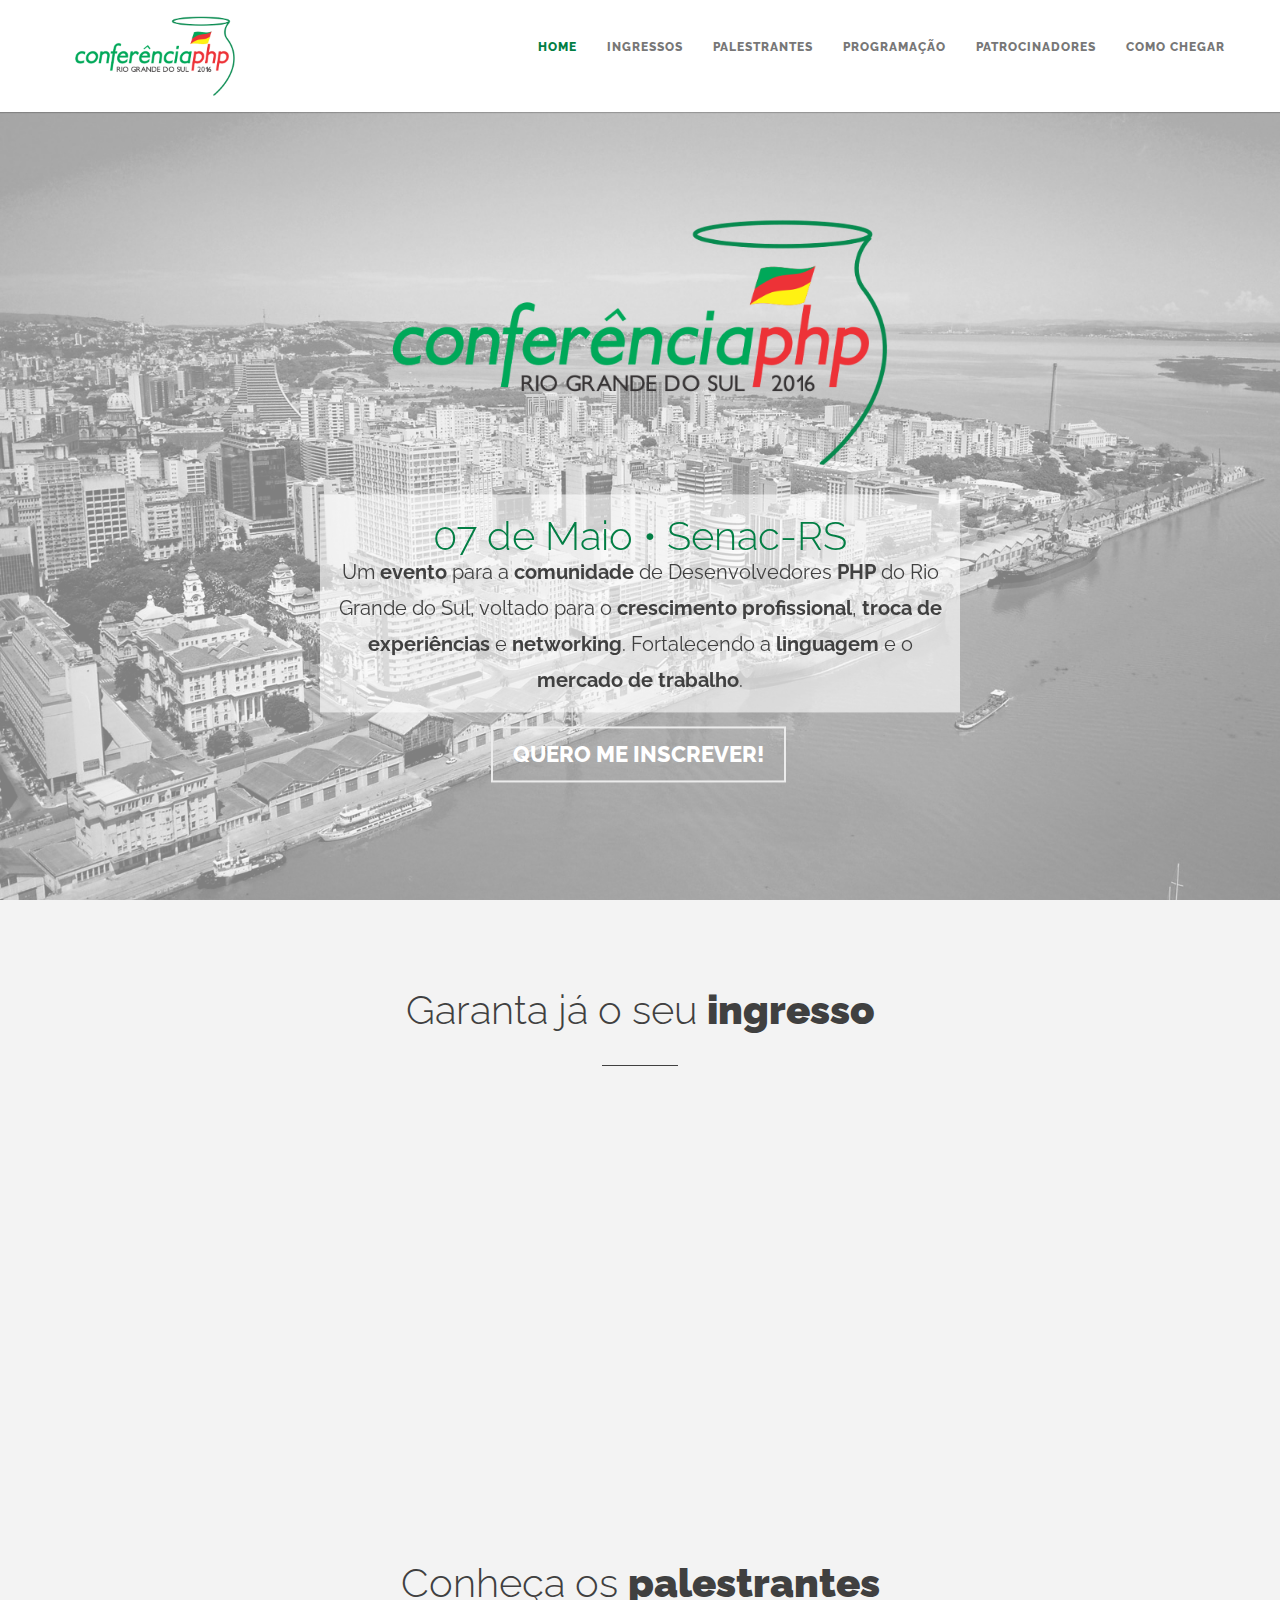
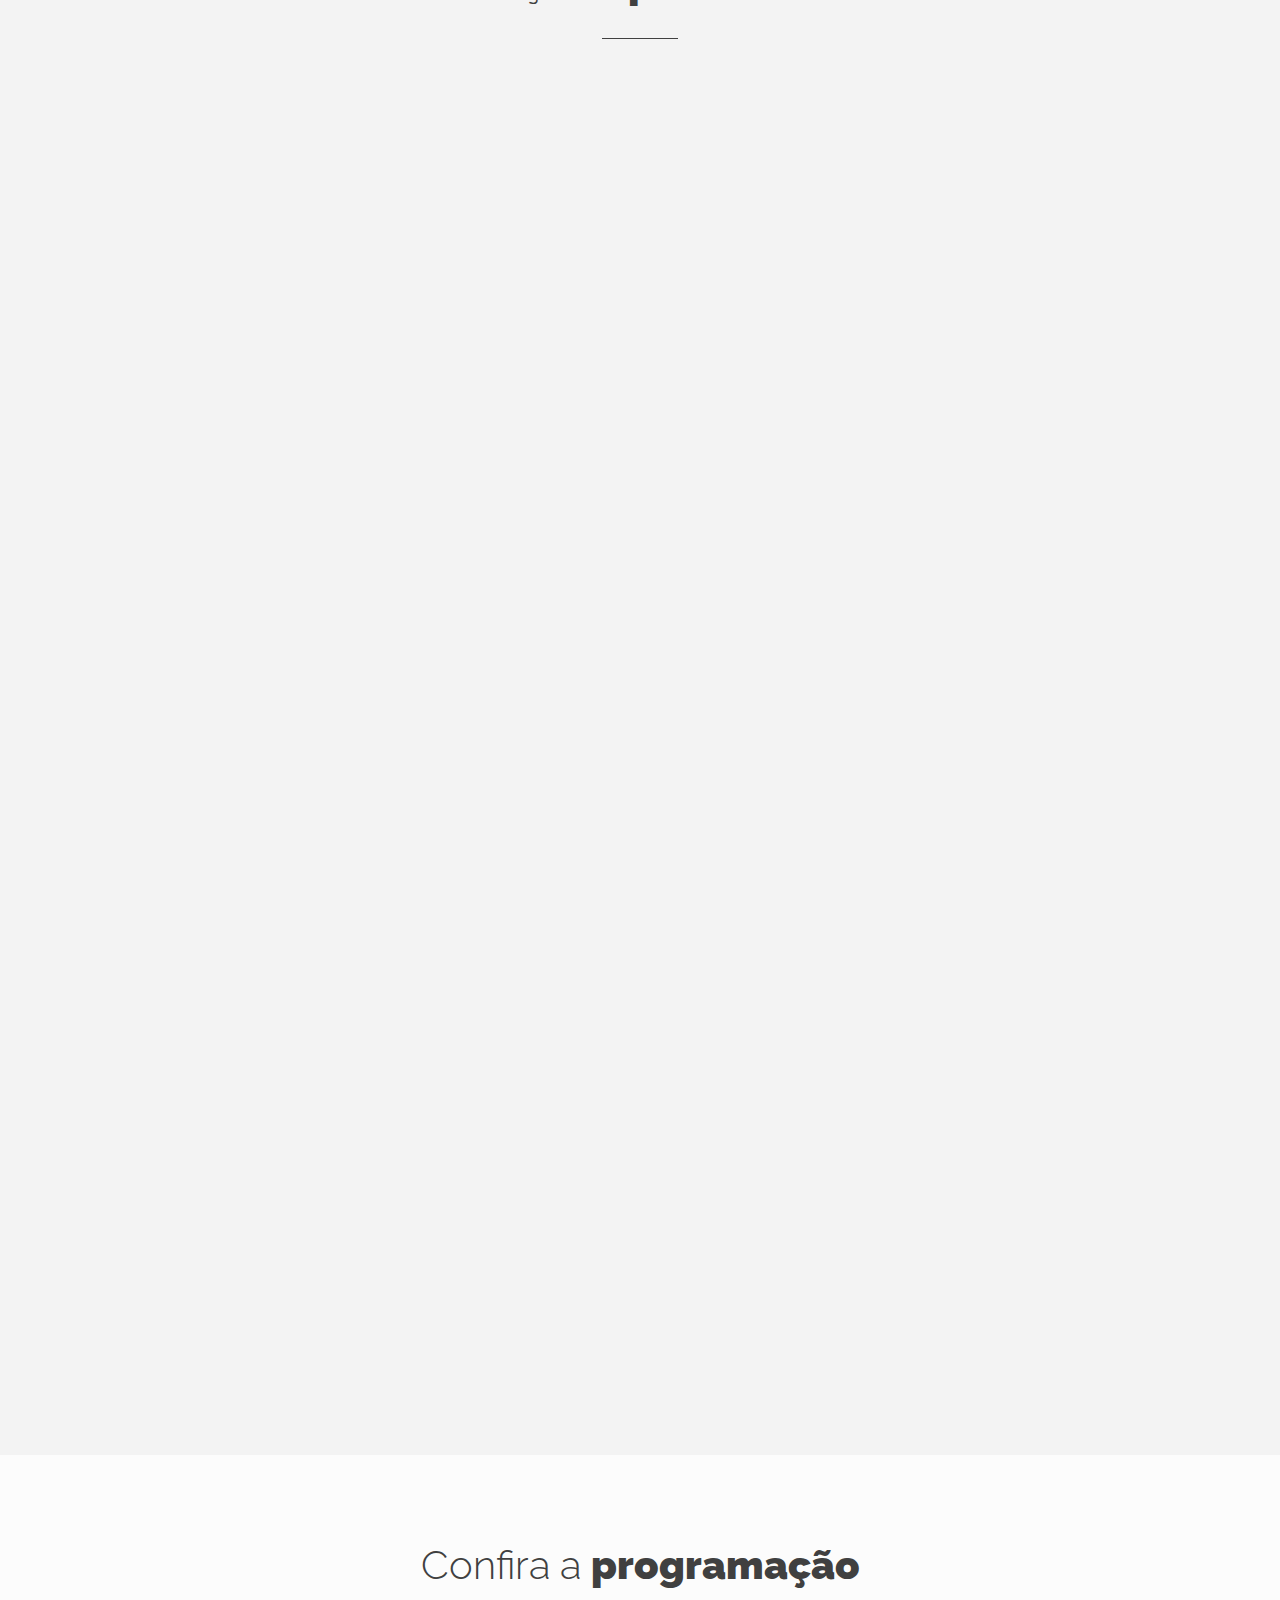
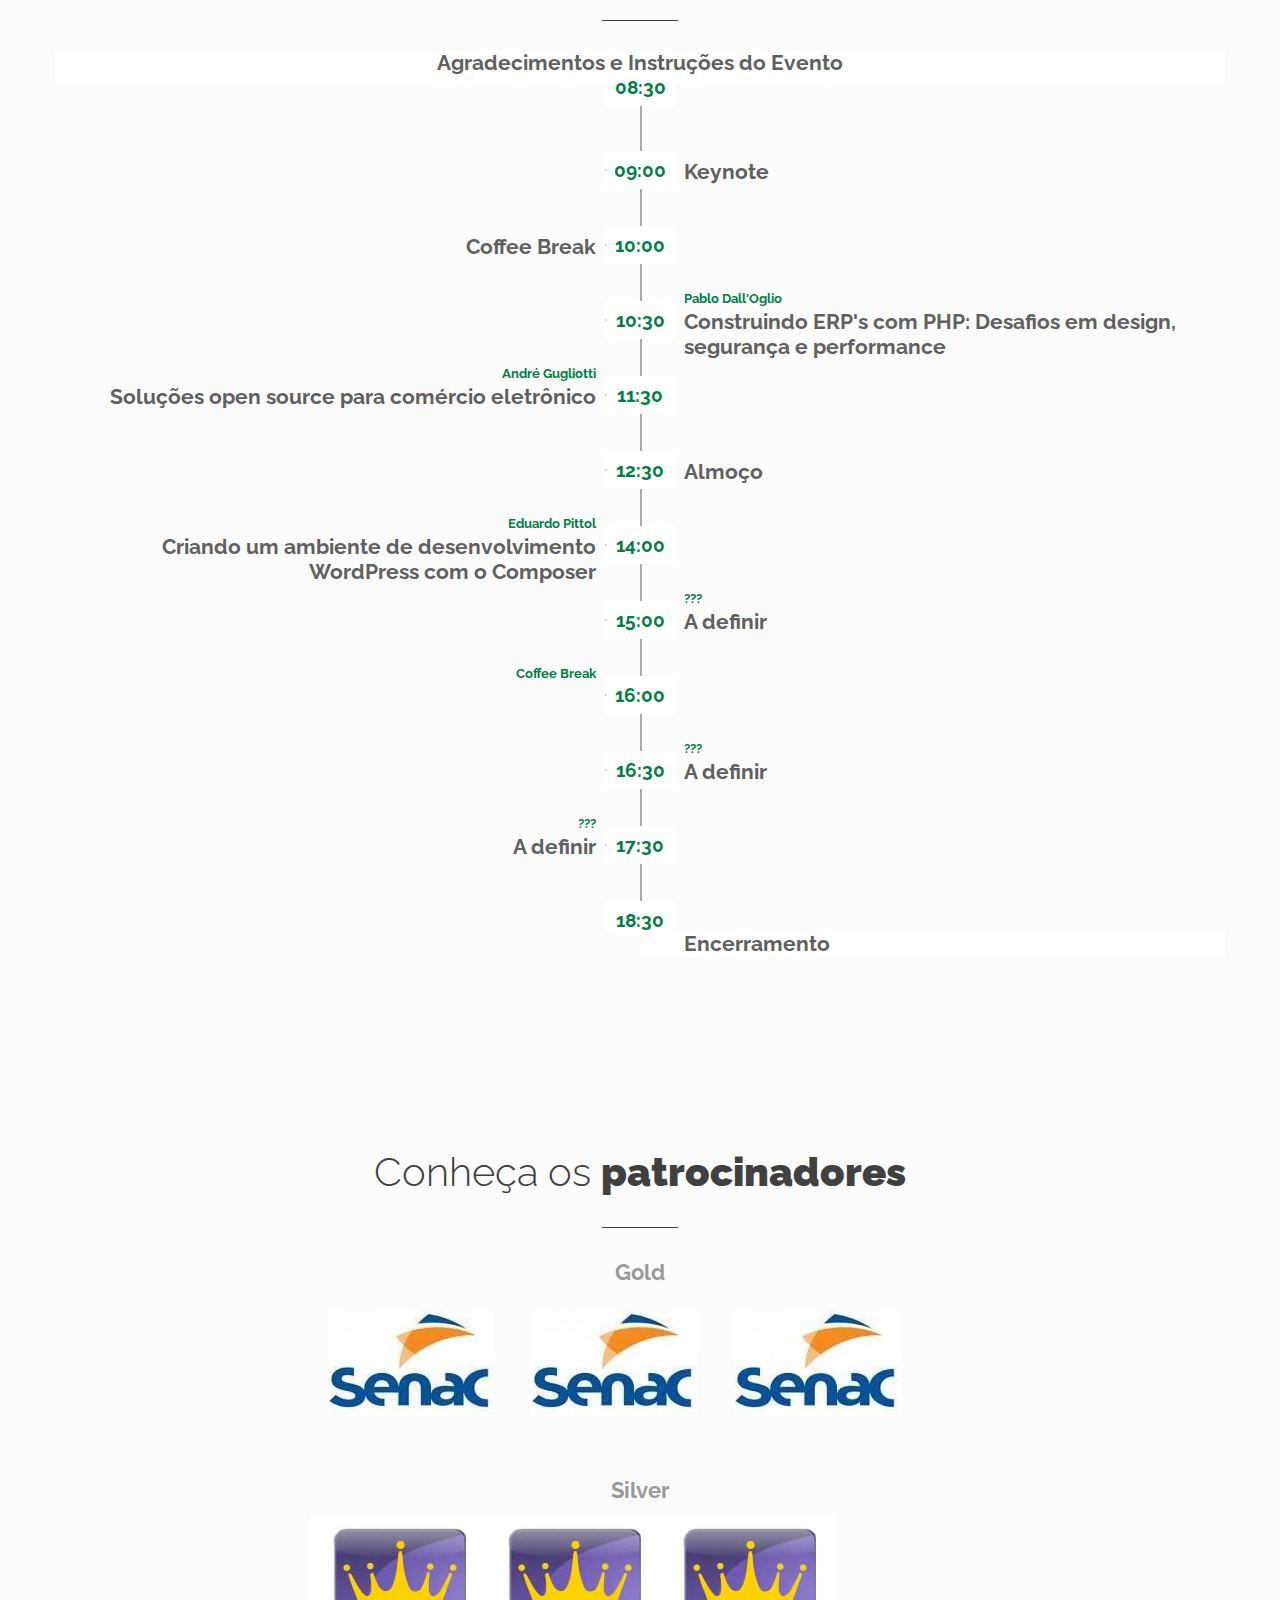
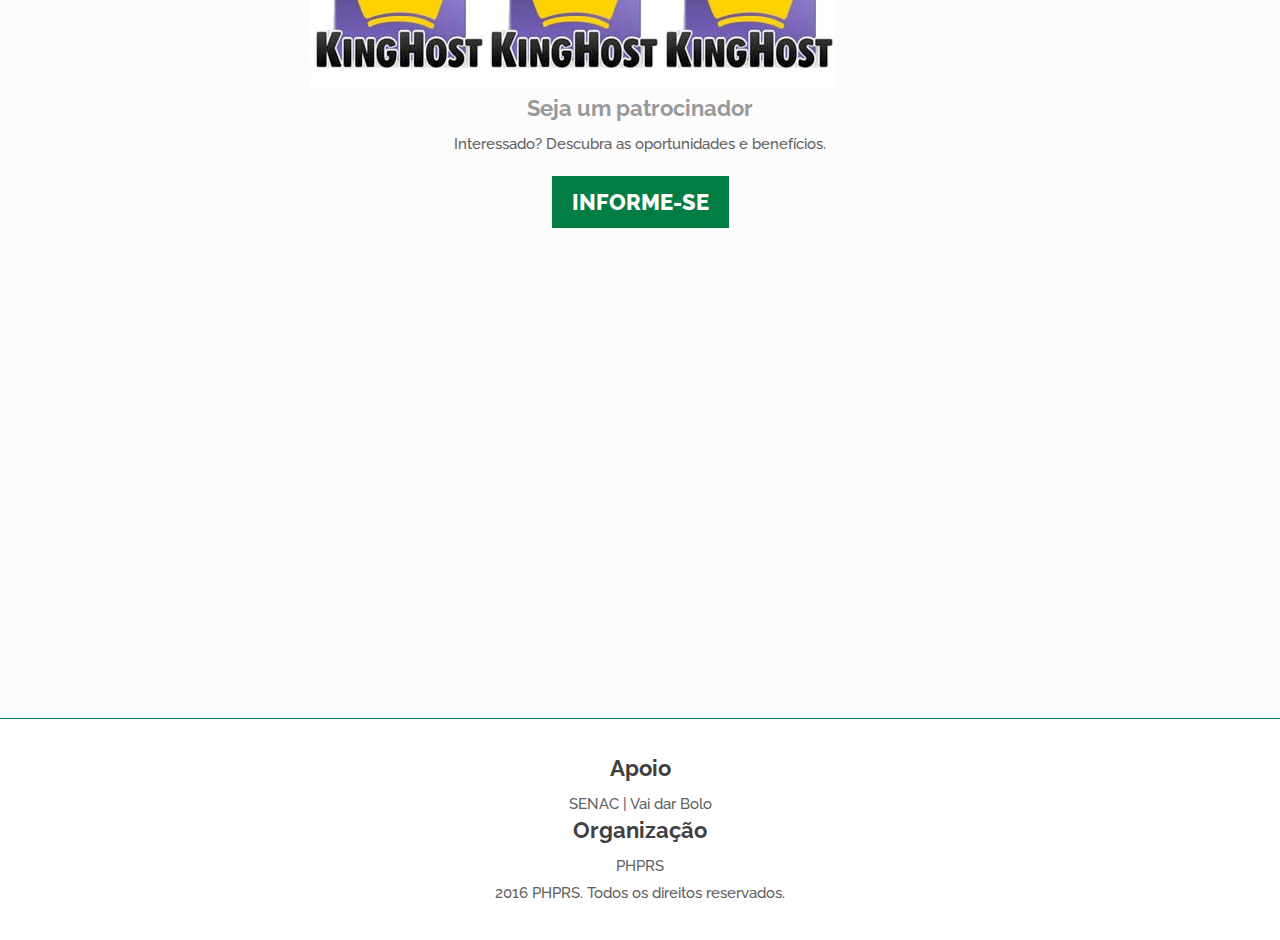
==== commit 0d82ba03: "Informações palestrante do Galvao adicionadas" ====
--- a/index.html
+++ b/index.html
@@ -65,6 +65,9 @@
                     <li><a href="#schedule" class="dropdown-toggle js-activated">programação<span class="caret"></span></a>
                     </li>
 
+                    <li><a href="#sponsors" class="dropdown-toggle js-activated">patrocinadores<span class="caret"></span></a>
+                    </li>
+
                     <li><a href="#map" class="dropdown-toggle js-activated">Como chegar<span
                             class="caret"></span></a>
                     </li>
@@ -241,12 +244,18 @@
 
                             <div class="owl-item active" style="width: 24%; margin-right: 1%;">
                                 <div class="item">
-                                    <figure><img alt="" src="assets/images/speackers/speaker-undefined.png"></figure>
-                                    <div class="box text-center">
-                                        <h4 class="post-title">???</h4>
+                                    <figure><img alt="" src="assets/images/speackers/speaker-galvao.jpg"></figure>
+                                    <div class="box text-center">
+                                        <h4 class="post-title">Er Galvão Abbott</h4>
 
                                         <p>
-
+																						Presidente da ABRAPHP – Associação Brasileira de Profissionais PHP, Diretor
+																						da PHP Conference Brasil, contribui para a tradução da documentação oficial,
+																						atua como Zend Framework Evangelist para o ZTeam da Zend. Possui 20+ anos
+																						desenvolvendo sistemas e aplicações com interface web - 15+ destes com PHP
+																						e 7+ com Zend Framework. Palestrante em eventos nacionais e internacionais,
+																						instrutor de cursos presenciais e a distncia, fundador e líder do GU PHPBR,
+																						fundador original e membro do GU PHPRS.
                                         </p>
 
                                         <div class="divide5"></div>
@@ -311,8 +320,8 @@
         <div class="container inner">
             <h3 class="main-title text-center">Confira a <strong>programação</strong></h3>
 
-            <h2 align="center">Em construção, aguarde.</h2>
-            <!--  <ul class="schedule-list">
+          <!--  <h2 align="center">Em construção, aguarde.</h2>-->
+             <ul class="schedule-list">
                   <li class="schedule-item schedule-item-other" id="schedule-abertura">
                       <span class="schedule-time">08:30</span>
 
@@ -425,32 +434,42 @@
                   </li>
 
 
-              </ul>-->
+              </ul>
         </div>
     </div>
 
-    <div class="light-wrapper">
+    <div id="sponsors" class="light-wrapper">
 
         <div class="container inner">
-            <h3 class="main-title text-center">Patrocinadores</h3>
+            <h3 class="main-title text-center">Conheça os <strong>patrocinadores</strong></h3>
+
             <div class="row sponsor">
                 <h2 class="text-center">Gold</h2>
+
                 <div class="sponsor-container">
-                    <img alt="logo patrocinador gold" src="assets/images/sponsors/sponsor-gold-01.png" class="img-responsive pull-left">
-                    <img alt="logo patrocinador gold" src="assets/images/sponsors/sponsor-gold-01.png" class="img-responsive pull-left">
-                    <img alt="logo patrocinador gold" src="assets/images/sponsors/sponsor-gold-01.png" class="img-responsive pull-left">
+                    <img alt="logo patrocinador gold" src="assets/images/sponsors/sponsor-gold-01.png"
+                         class="img-responsive pull-left">
+                    <img alt="logo patrocinador gold" src="assets/images/sponsors/sponsor-gold-01.png"
+                         class="img-responsive pull-left">
+                    <img alt="logo patrocinador gold" src="assets/images/sponsors/sponsor-gold-01.png"
+                         class="img-responsive pull-left">
                 </div>
             </div>
             <div class="row sponsor">
                 <h2 class="text-center">Silver</h2>
+
                 <div class="sponsor-container">
-                    <img alt="logo patrocinador gold" src="assets/images/sponsors/sponsor-silver-01.png" class="img-responsive pull-left">
-                    <img alt="logo patrocinador gold" src="assets/images/sponsors/sponsor-silver-01.png" class="img-responsive pull-left">
-                    <img alt="logo patrocinador gold" src="assets/images/sponsors/sponsor-silver-01.png" class="img-responsive pull-left">
+                    <img alt="logo patrocinador gold" src="assets/images/sponsors/sponsor-silver-01.png"
+                         class="img-responsive pull-left">
+                    <img alt="logo patrocinador gold" src="assets/images/sponsors/sponsor-silver-01.png"
+                         class="img-responsive pull-left">
+                    <img alt="logo patrocinador gold" src="assets/images/sponsors/sponsor-silver-01.png"
+                         class="img-responsive pull-left">
                 </div>
             </div>
             <div class="row sponsor text-center">
                 <h2>Seja um patrocinador</h2>
+
                 <p>Interessado? Descubra as oportunidades e benefícios.</p>
                 <a class="btn btn-green" href="#">informe-se</a>
             </div>
@@ -458,17 +477,26 @@
 
     </div>
 
-        <div id="map" class="light-wrapper ">
-
-            <iframe src="https://www.google.com/maps/embed?pb=!1m14!1m8!1m3!1d6908.109806419881!2d-51.23087606511231!3d-30.035282699999996!3m2!1i1024!2i768!4f13.1!3m3!1m2!1s0x95197906a9d397f5%3A0x514b4935e97fbf4d!2sFaculdade+de+Tecnologia+Senac%2C+CampusI!5e0!3m2!1spt-BR!2sbr!4v1459477990882"
-                    height="400" width="100%" frameborder="0" style="border:0" allowfullscreen></iframe>
-</div>
-
+    <div id="map" class="light-wrapper ">
+
+        <iframe src="https://www.google.com/maps/embed?pb=!1m14!1m8!1m3!1d6908.109806419881!2d-51.23087606511231!3d-30.035282699999996!3m2!1i1024!2i768!4f13.1!3m3!1m2!1s0x95197906a9d397f5%3A0x514b4935e97fbf4d!2sFaculdade+de+Tecnologia+Senac%2C+CampusI!5e0!3m2!1spt-BR!2sbr!4v1459477990882"
+                height="400" width="100%" frameborder="0" style="border:0" allowfullscreen></iframe>
+    </div>
 
 
     <footer class="footer inverse-wrapper">
         <div class="sub-footer">
             <div class="container">
+
+                <div class="col-xs-12 text-center">
+                    <h2>Apoio</h2>
+                    <p>SENAC | Vai dar Bolo</p>
+                </div>
+
+                <div class="col-xs-12 text-center">
+                    <h2>Organização</h2>
+                    <p>PHPRS</p>
+                </div>
 
                 <div class="col-xs-12 text-center">
 
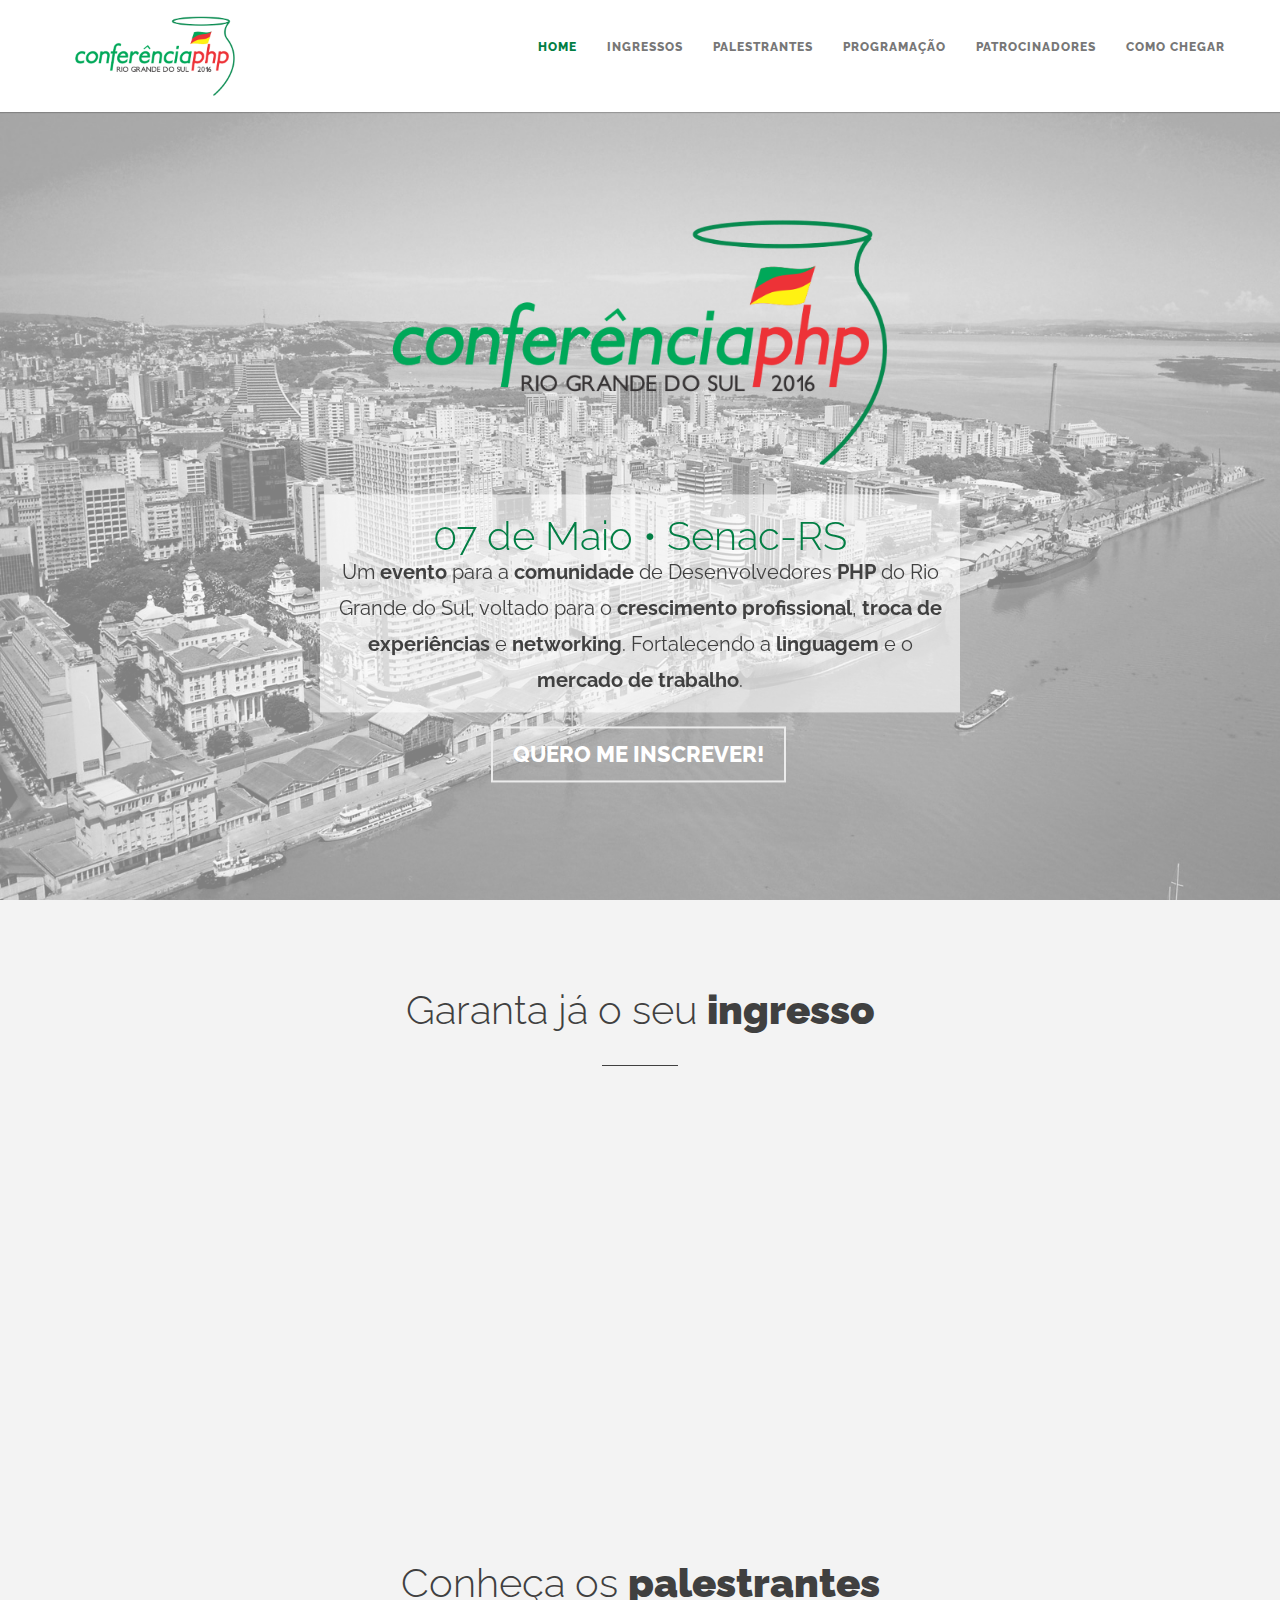
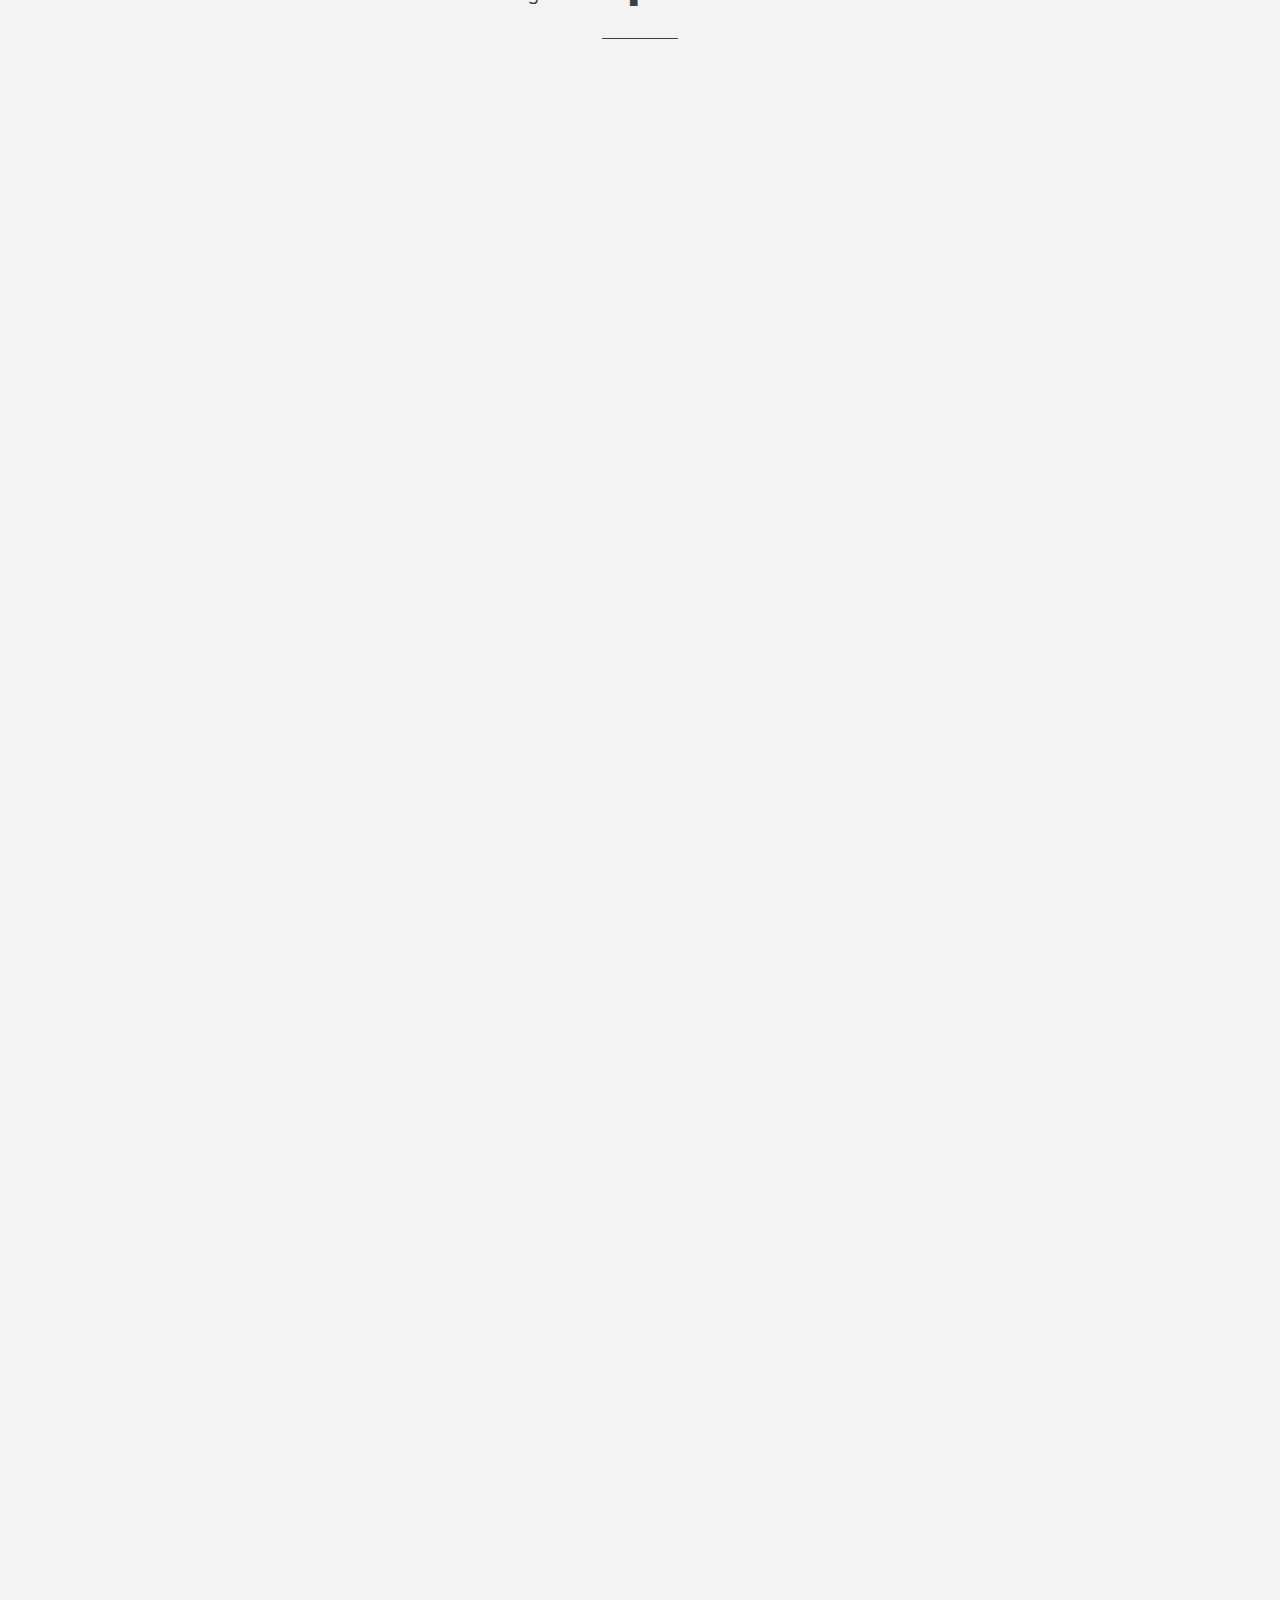
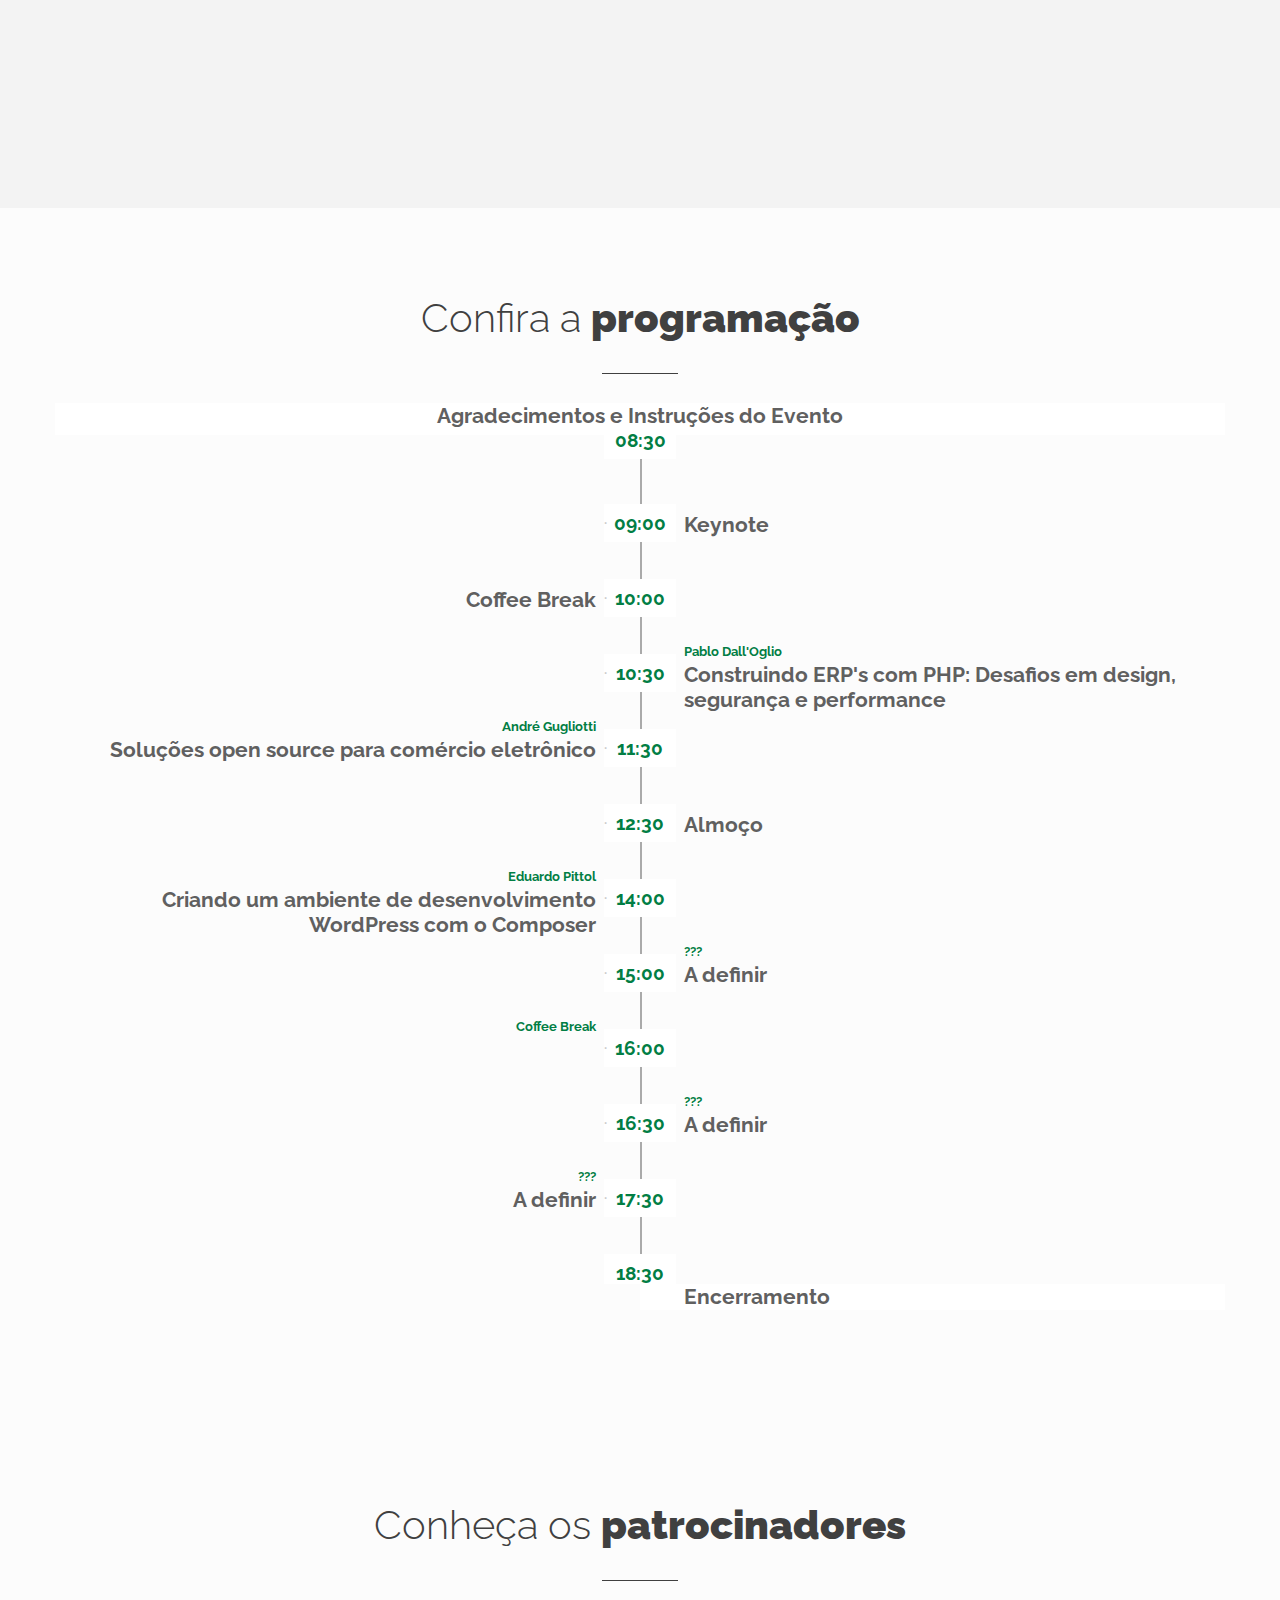
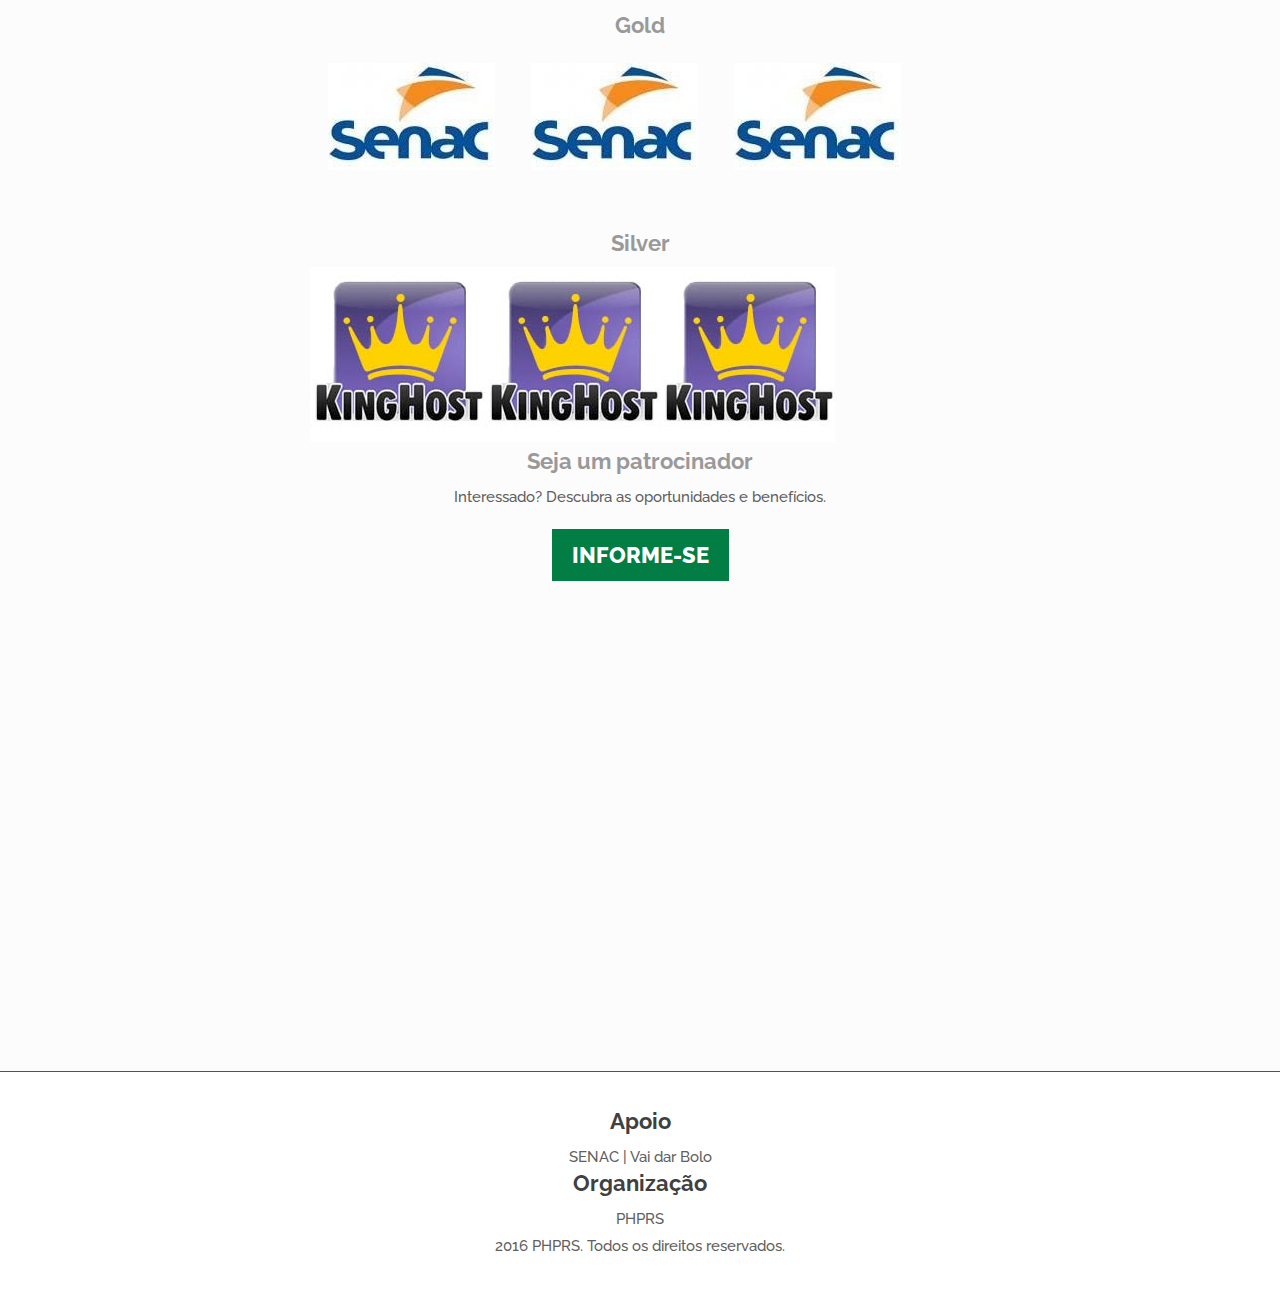
==== commit e3c38dba: "* Ajuste imagens e grid responsiva" ====
--- a/index.html
+++ b/index.html
@@ -149,9 +149,9 @@
                         <div class="owl-stage"
                              style="transform: translate3d(0px, 0px, 0px); transition: all 0s ease 0s; width: 100%;">
 
-                            <div class="owl-item active" style="width: 24%; margin-right: 1%;">
-                                <div class="item">
-                                    <figure><img alt="" src="assets/images/speackers/speaker-andre.png"></figure>
+                            <div class="owl-item active col-md-3 col-lg-3 col-sm-6" style="padding: 1%;">
+                                <div class="item">
+                                    <figure><img alt="" src="assets/images/speakers/speaker-andre.png"></figure>
                                     <div class="box text-center">
                                         <h4 class="post-title">André Gugliotti</h4>
 
@@ -172,9 +172,9 @@
                             </div>
 
 
-                            <div class="owl-item active" style="width: 24%; margin-right: 1%;">
-                                <div class="item">
-                                    <figure><img alt="" src="assets/images/speackers/speaker-eduardo.png"></figure>
+                            <div class="owl-item active col-md-3 col-lg-3 col-sm-6" style="padding: 1%;">
+                                <div class="item">
+                                    <figure><img alt="" src="assets/images/speakers/speaker-eduardo.png"></figure>
                                     <div class="box text-center">
                                         <h4 class="post-title">Eduardo Pittol</h4>
 
@@ -197,9 +197,9 @@
                             </div>
 
 
-                            <div class="owl-item active" style="width: 24%; margin-right: 1%;">
-                                <div class="item">
-                                    <figure><img alt="" src="assets/images/speackers/speaker-leonn.png"></figure>
+                            <div class="owl-item active col-md-3 col-lg-3 col-sm-6" style="padding: 1%;">
+                                <div class="item">
+                                    <figure><img alt="" src="assets/images/speakers/speaker-leonn.png"></figure>
                                     <div class="box text-center">
                                         <h4 class="post-title">Leonn Leite</h4>
 
@@ -217,9 +217,9 @@
                                 </div>
                             </div>
 
-                            <div class="owl-item active" style="width: 24%; margin-right: 1%;">
-                                <div class="item">
-                                    <figure><img alt="" src="assets/images/speackers/speaker-pablo.png"></figure>
+                            <div class="owl-item active col-md-3 col-lg-3 col-sm-6" style="padding: 1%;">
+                                <div class="item">
+                                    <figure><img alt="" src="assets/images/speakers/speaker-pablo.png"></figure>
                                     <div class="box text-center">
                                         <h4 class="post-title">Pablo Dall'Oglio</h4>
 
@@ -242,9 +242,9 @@
                             </div>
 
 
-                            <div class="owl-item active" style="width: 24%; margin-right: 1%;">
-                                <div class="item">
-                                    <figure><img alt="" src="assets/images/speackers/speaker-galvao.jpg"></figure>
+                            <div class="owl-item active col-md-3 col-lg-3 col-sm-6" style="padding: 1%;">
+                                <div class="item">
+                                    <figure><img alt="" src="assets/images/speakers/speaker-galvao.jpg"></figure>
                                     <div class="box text-center">
                                         <h4 class="post-title">Er Galvão Abbott</h4>
 
@@ -266,9 +266,9 @@
                             </div>
 
 
-                            <div class="owl-item active" style="width: 24%; margin-right: 1%;">
-                                <div class="item">
-                                    <figure><img alt="" src="assets/images/speackers/speaker-undefined.png"></figure>
+                            <div class="owl-item active col-md-3 col-lg-3 col-sm-6" style="padding: 1%;">
+                                <div class="item">
+                                    <figure><img alt="" src="assets/images/speakers/speaker-undefined.png"></figure>
                                     <div class="box text-center">
                                         <h4 class="post-title">???</h4>
 
@@ -284,9 +284,9 @@
                             </div>
 
 
-                            <div class="owl-item active" style="width: 24%; margin-right: 1%;">
-                                <div class="item">
-                                    <figure><img alt="" src="assets/images/speackers/speaker-undefined.png"></figure>
+                            <div class="owl-item active col-md-3 col-lg-3 col-sm-6" style="padding: 1%;">
+                                <div class="item">
+                                    <figure><img alt="" src="assets/images/speakers/speaker-undefined.png"></figure>
                                     <div class="box text-center">
                                         <h4 class="post-title">???</h4>
 
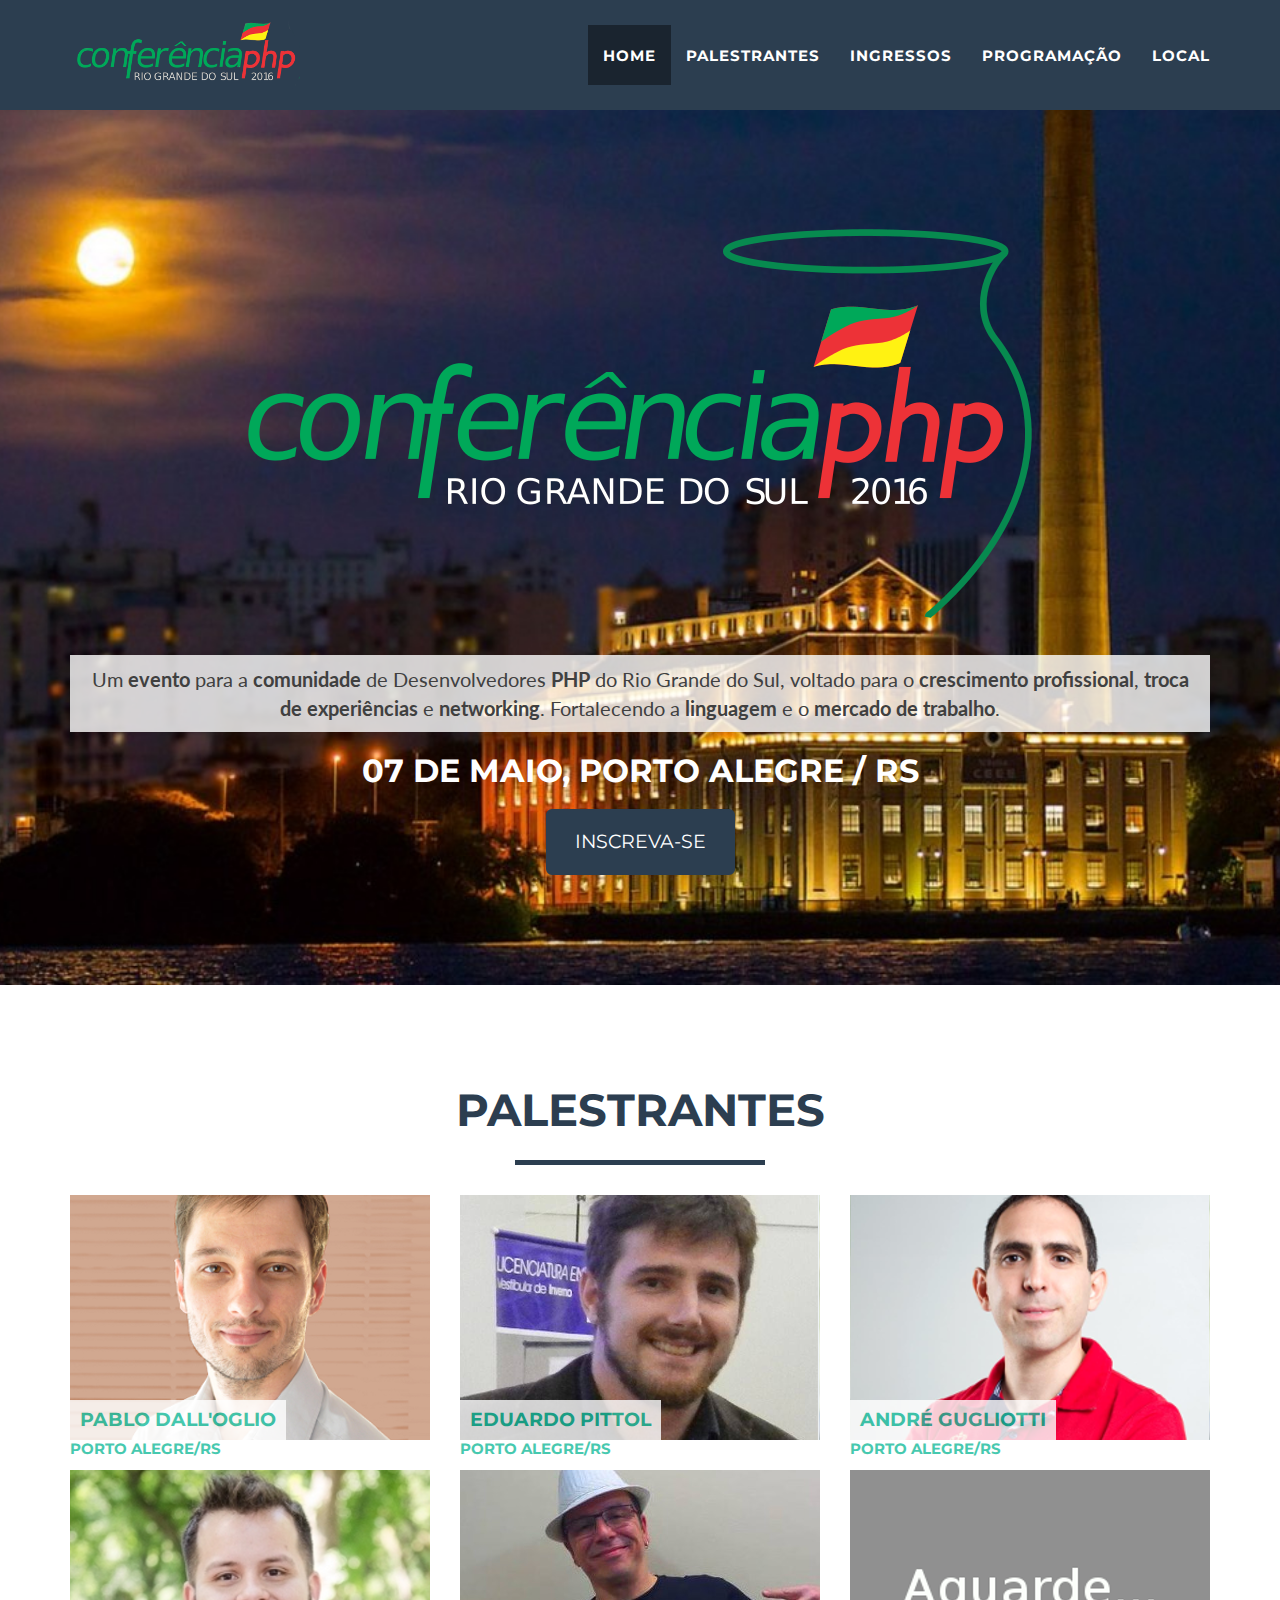
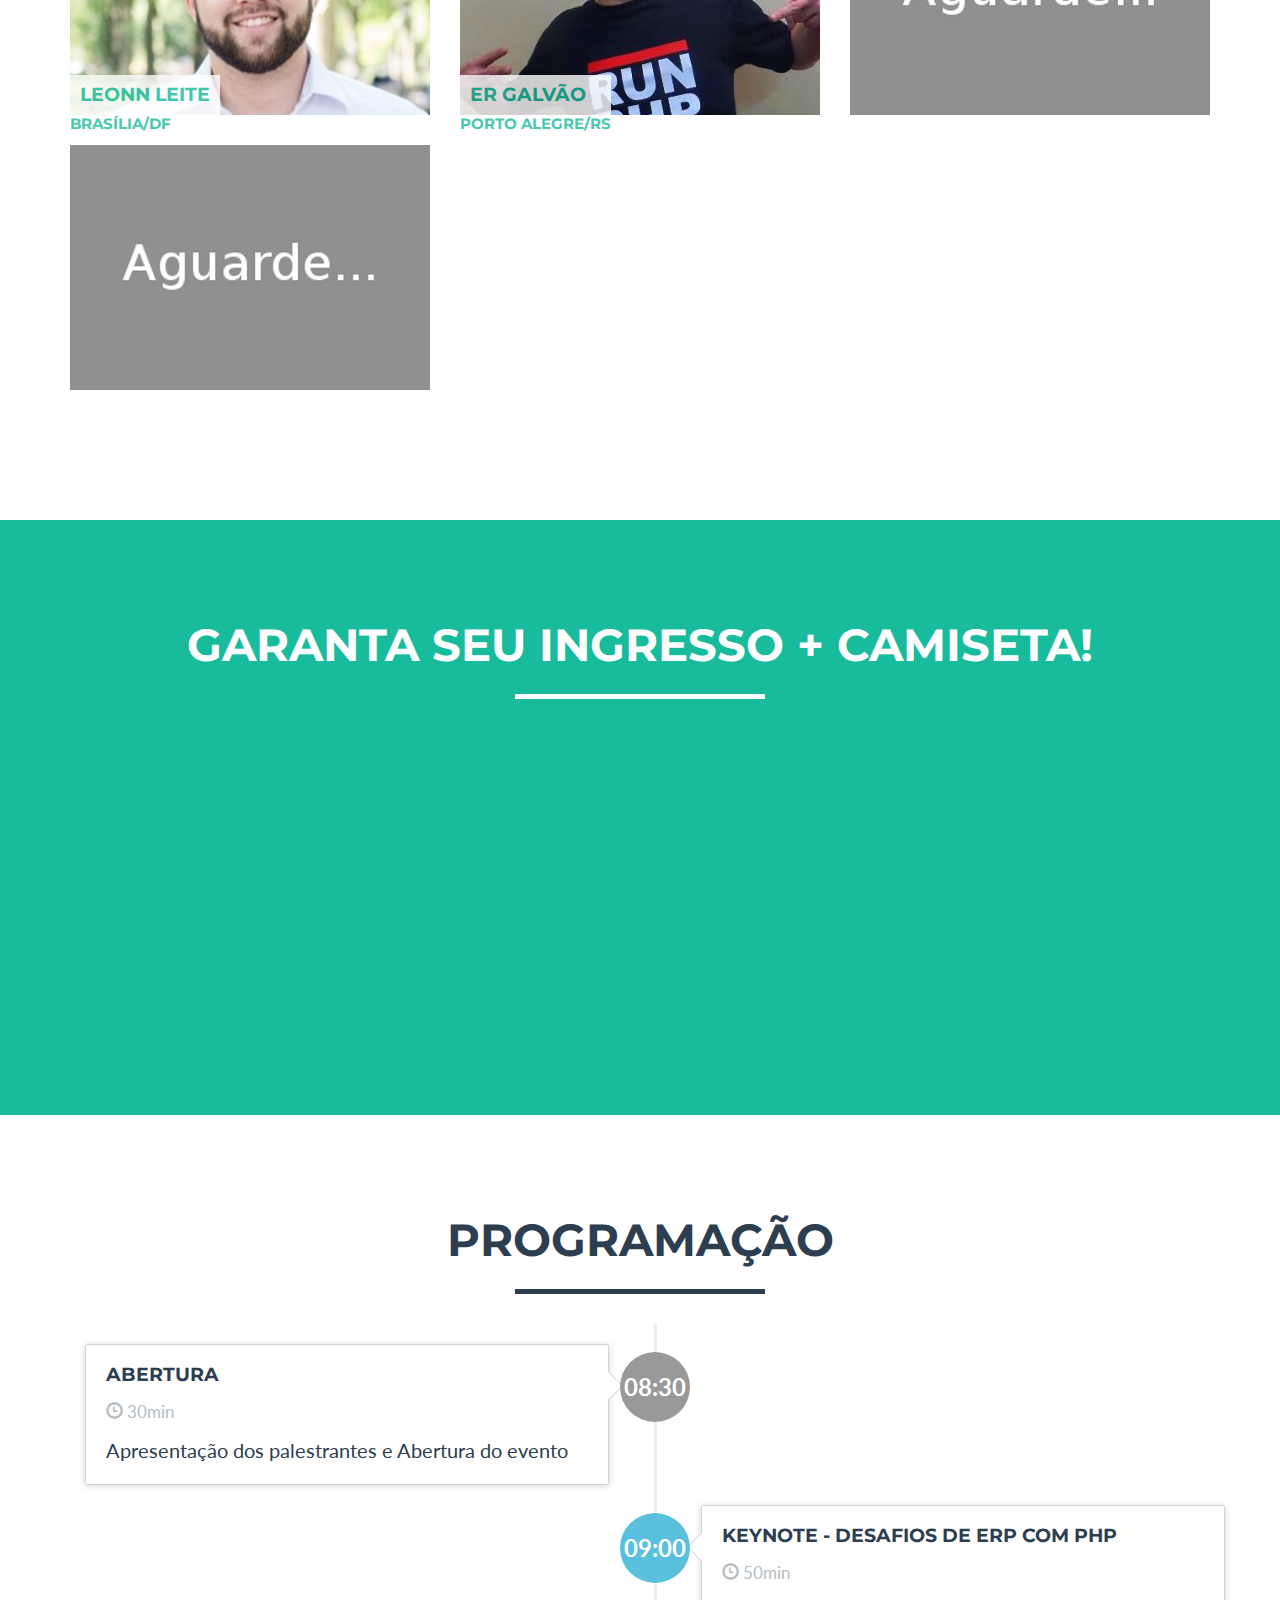
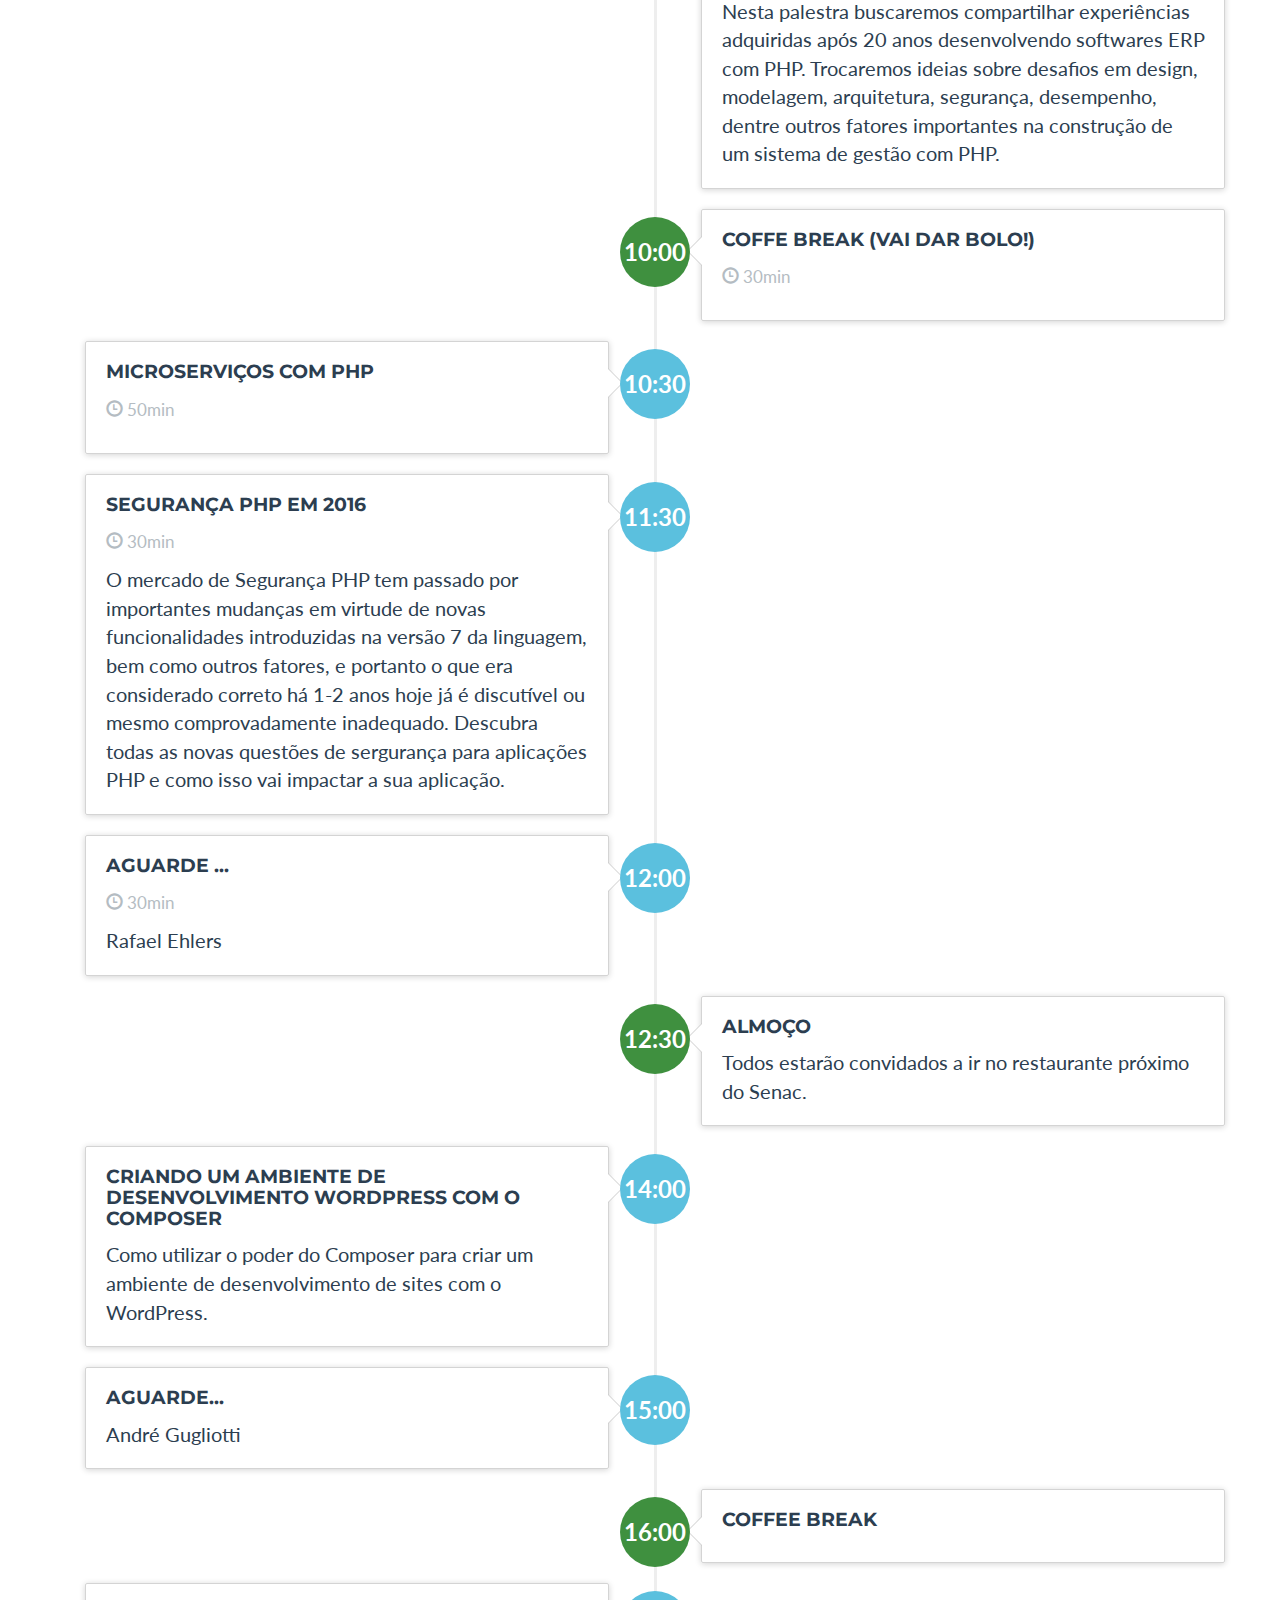
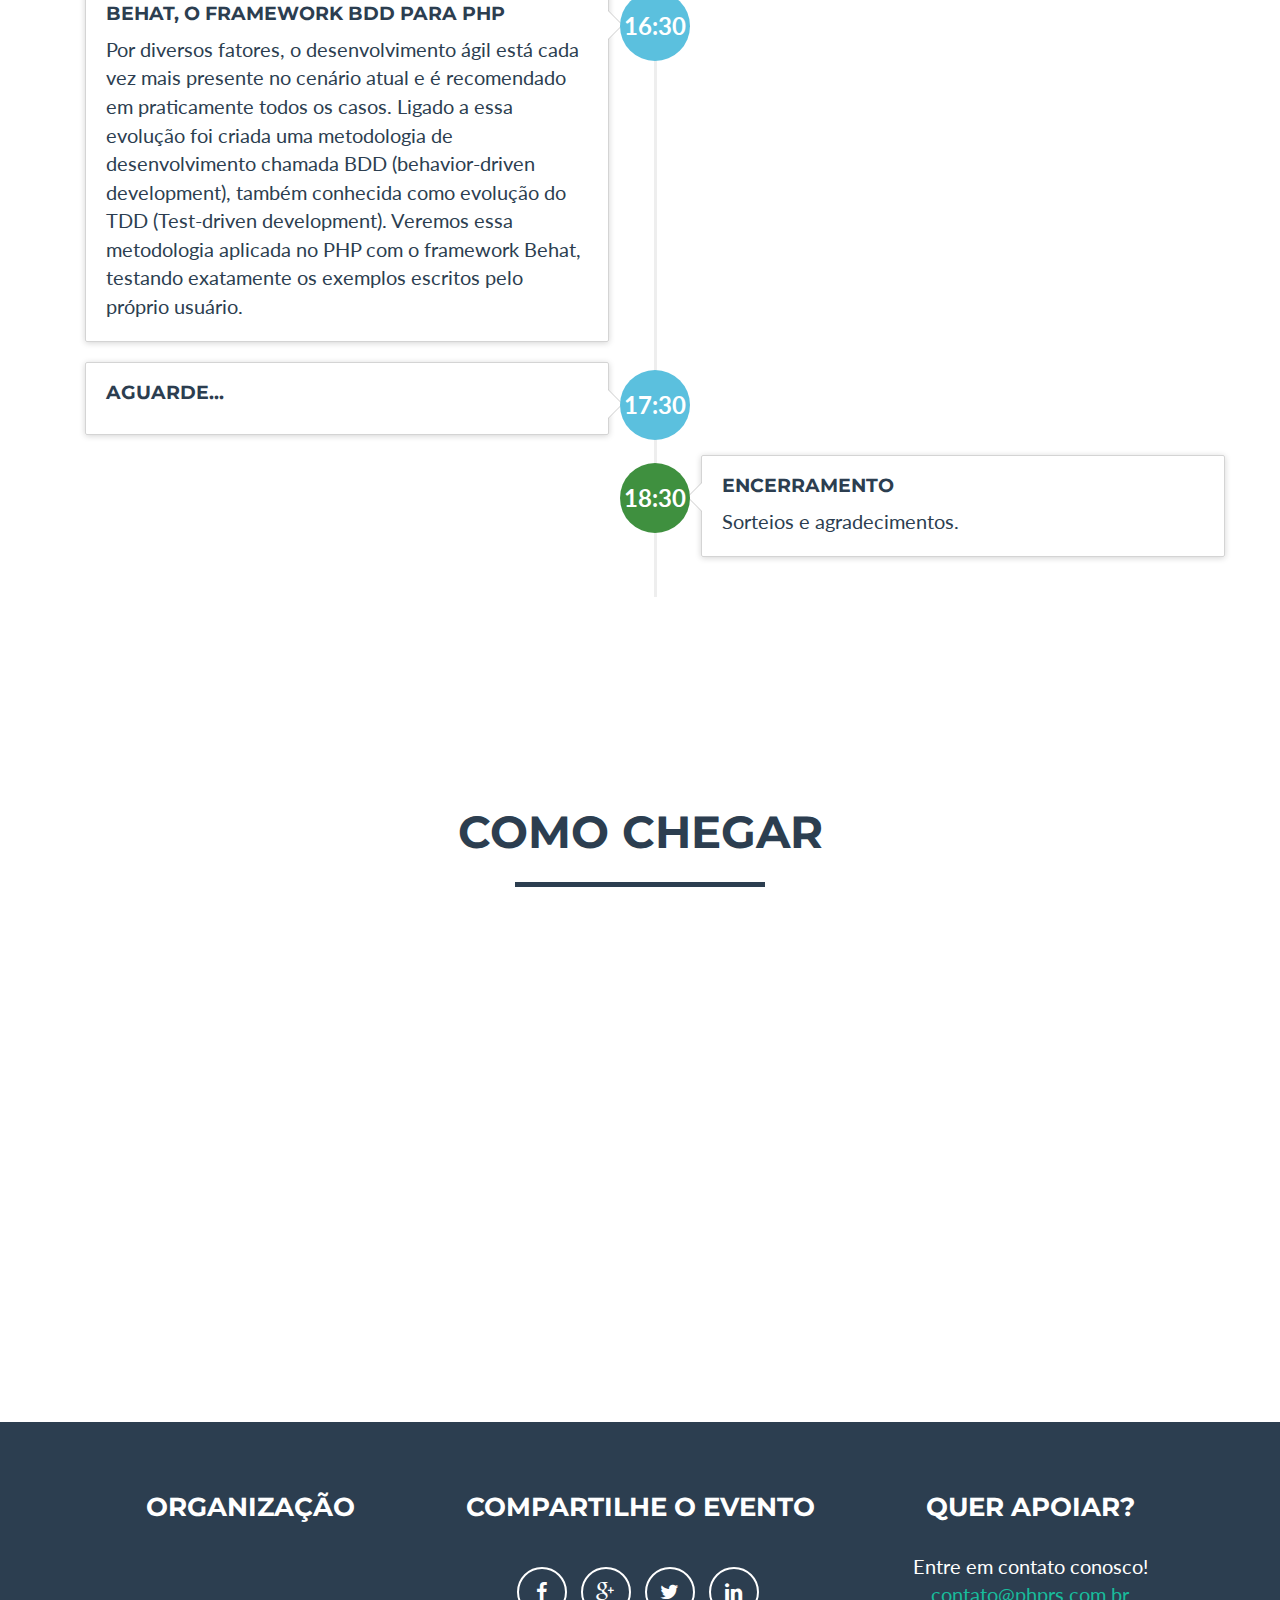
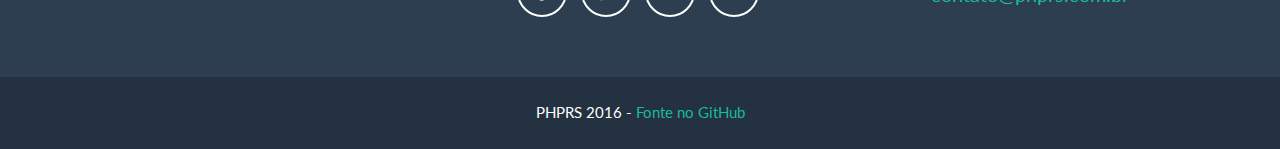
==== commit 1cb10502: "Consertos gerais" ====
--- a/index.html
+++ b/index.html
@@ -1,528 +1,736 @@
 <!DOCTYPE html>
-<html lang="pt_BR" xmlns:og="http://opengraphprotocol.org/schema/">
+<html lang="pt_BR">
+
 <head>
 
     <meta charset="utf-8">
-    <meta name="viewport" content="width=device-width, initial-scale=1.0">
-    <meta name="description" content="">
-    <meta name="author" content="">
+    <meta http-equiv="X-UA-Compatible" content="IE=edge">
+    <meta name="viewport" content="width=device-width, initial-scale=1">
+    <meta name="description" content="Um evento para a comunidade de Desenvolvedores PHP do Rio Grande do Sul, voltado para o crescimento profissional, troca de experiências e networking. Fortalecendo a linguagem e o mercado de trabalho.">
+    <meta name="author" content="PHPRS">
 
     <title>Conferência PHPRS | 07 maio 2016</title>
 
-    <!-- Bootstrap core CSS -->
-    <link href="assets/css/bootstrap.min.css" rel="stylesheet">
-    <link href="assets/css/plugins.css" rel="stylesheet">
-
-    <link href="assets/css/style.css" rel="stylesheet">
-    <link href="assets/css/color/yellow.css" rel="stylesheet">
-    <link href="assets/css/font-awesome.min.css" rel="stylesheet">
-    <link href='http://fonts.googleapis.com/css?family=Raleway:400,300,500,600,700,800,900' rel='stylesheet'
-          type='text/css'>
-    <link href="assets/type/icons.css" rel="stylesheet">
-
-    <!-- HTML5 shim and Respond.js IE8 support of HTML5 elements and media queries -->
+    <!-- Open Graph - Social -->
+    <meta property="og:locale" content="pt_BR"/>
+    <meta property="og:type" content="website"/>
+    <meta property="og:title" content="Conferência PHPRS | 07 maio 2016"/>
+    <meta property="og:description"
+          content="Um evento para a comunidade de Desenvolvedores PHP do Rio Grande do Sul, voltado para o crescimento profissional, troca de experiências e networking. Fortalecendo a linguagem e o mercado de trabalho."/>
+    <meta property="og:image" content="http://www.phprs.com.br/img/share.jpg"/>
+    <meta property="og:image:width" content="1256"/>
+    <meta property="og:image:height" content="567"/>
+    <meta name="twitter:card" content="summary_large_image"/>
+    <meta name="twitter:description"
+          content="Um evento para a comunidade de Desenvolvedores PHP do Rio Grande do Sul, voltado para o crescimento profissional, troca de experiências e networking. Fortalecendo a linguagem e o mercado de trabalho."/>
+    <meta name="twitter:title" content="Conferência PHPRS | 07 maio 2016"/>
+    <meta name="twitter:site" content="@phprs"/>
+    <meta name="twitter:image" content="http://www.phprs.com.br/img/share.jpg"/>
+    <meta name="twitter:creator" content="@phprs"/>
+
+    <!-- Bootstrap Core CSS - Uses Bootswatch Flatly Theme: http://bootswatch.com/flatly/ -->
+    <link href="css/bootstrap.min.css" rel="stylesheet">
+
+    <!-- Custom CSS -->
+    <link href="css/freelancer.css" rel="stylesheet">
+    <link href="css/timeline.css" rel="stylesheet">
+    <link href="css/main.css" rel="stylesheet">
+
+    <!-- Custom Fonts -->
+    <link href="font-awesome/css/font-awesome.min.css" rel="stylesheet" type="text/css">
+    <link href="http://fonts.googleapis.com/css?family=Montserrat:400,700" rel="stylesheet" type="text/css">
+    <link href="http://fonts.googleapis.com/css?family=Lato:400,700,400italic,700italic" rel="stylesheet"
+          type="text/css">
+
+    <!-- HTML5 Shim and Respond.js IE8 support of HTML5 elements and media queries -->
+    <!-- WARNING: Respond.js doesn't work if you view the page via file:// -->
     <!--[if lt IE 9]>
-    <script src="assets/js/html5shiv.js"></script>
-    <script src="https://oss.maxcdn.com/libs/respond.js/1.3.0/respond.min.js"></script>
+    <script src="https://oss.maxcdn.com/libs/html5shiv/3.7.0/html5shiv.js"></script>
+    <script src="https://oss.maxcdn.com/libs/respond.js/1.4.2/respond.min.js"></script>
     <![endif]-->
-
-
+    <style>
+        .main-image {
+            background: url('img/usina.jpg');
+            background-repeat: no-repeat;
+            -webkit-background-size: cover;
+            -moz-background-size: cover;
+            -o-background-size: cover;
+            background-size: cover;
+            background-position: center;
+        }
+    </style>
 </head>
-<body onLoad="location.href='#home'">
-<div class="body-wrapper">
-
-    <nav class="yamm navbar navbar-default default" role="navigation">
+
+<body id="page-top" class="index">
+
+<!-- Navigation -->
+<nav class="navbar navbar-default navbar-fixed-top">
+    <div class="container">
+        <!-- Brand and toggle get grouped for better mobile display -->
+        <div class="navbar-header page-scroll">
+            <button type="button" class="navbar-toggle" data-toggle="collapse"
+                    data-target="#bs-example-navbar-collapse-1">
+                <span class="sr-only">Toggle navigation</span>
+                <span class="icon-bar"></span>
+                <span class="icon-bar"></span>
+                <span class="icon-bar"></span>
+            </button>
+            <a class="navbar-brand" href="#page-top">
+                <img style="margin-top: -25px;" src="img/logo-horizontal-white-sm.png" alt=""/>
+            </a>
+        </div>
+
+        <!-- Collect the nav links, forms, and other content for toggling -->
+        <div class="collapse navbar-collapse" id="bs-example-navbar-collapse-1">
+            <ul class="nav navbar-nav navbar-right">
+                <li class="hidden">
+                    <a href="#page-top"></a>
+                </li>
+                <li class="page-scroll">
+                    <a href="#about">Home</a>
+                </li>
+                <li class="page-scroll">
+                    <a href="#portfolio">Palestrantes</a>
+                </li>
+                <li class="page-scroll">
+                    <a href="#tickets">Ingressos</a>
+                </li>
+                <li class="page-scroll">
+                    <a href="#schedule">Programação</a>
+                </li>
+                <li class="page-scroll">
+                    <a href="#locale">Local</a>
+                </li>
+            </ul>
+        </div>
+        <!-- /.navbar-collapse -->
+    </div>
+    <!-- /.container-fluid -->
+</nav>
+
+<!-- Header -->
+<header class="main-image">
+    <div class="container" id="about">
+        <div class="row">
+            <div class="col-lg-12">
+                <img class="img-responsive" src="" alt="">
+
+                <div class="intro-text">
+                    <img src="img/logo_completo-white.png" class="img-responsive" alt="">
+
+                    <div class="about">
+
+                        <p>Um <strong>evento</strong> para a <strong>comunidade</strong> de Desenvolvedores
+                            <strong>PHP</strong> do Rio Grande do Sul, voltado para o <strong>crescimento
+                                profissional</strong>,
+                            <strong>troca de experiências</strong> e <strong>networking</strong>.
+                            Fortalecendo a <strong>linguagem</strong> e o <strong>mercado de trabalho</strong>.</p>
+                    </div>
+                    <h2>07 de Maio, Porto Alegre / RS </h2>
+
+                    <h1>
+                        <a href="#tickets" class="btn btn-lg btn-primary" role="button">Inscreva-se</a>
+                    </h1>
+
+                </div>
+            </div>
+        </div>
+    </div>
+</header>
+
+
+<!-- Portfolio Grid Section -->
+<section id="portfolio">
+    <div class="container">
+        <div class="row">
+            <div class="col-lg-12 text-center">
+                <h2>Palestrantes</h2>
+                <hr class="star-primary">
+            </div>
+        </div>
+        <div class="row">
+            <div class="col-xs-6 col-sm-4 portfolio-item">
+                <a href="#portfolioModal1" class="portfolio-link" data-toggle="modal">
+                    <div class="caption">
+                        <div class="caption-content">
+                            <i class="fa fa-search-plus fa-3x"></i>
+                        </div>
+                    </div>
+                    <img src="img/speakers/speaker-pablo.png" class="img-responsive" alt="">
+
+                    <div class="locale"><h4>Pablo Dall'Oglio</h4><h5>Porto Alegre/RS</h5></div>
+                </a>
+            </div>
+            <div class="col-xs-6 col-sm-4 portfolio-item">
+                <a href="#portfolioModal2" class="portfolio-link" data-toggle="modal">
+                    <div class="caption">
+                        <div class="caption-content">
+                            <i class="fa fa-search-plus fa-3x"></i>
+                        </div>
+                    </div>
+                    <img src="img/speakers/speaker-eduardo.png" class="img-responsive" alt="">
+
+                    <div class="locale"><h4>Eduardo Pittol</h4><h5>Porto Alegre/RS</h5></div>
+                </a>
+            </div>
+            <div class="col-xs-6 col-sm-4 portfolio-item">
+                <a href="#portfolioModal3" class="portfolio-link" data-toggle="modal">
+                    <div class="caption">
+                        <div class="caption-content">
+                            <i class="fa fa-search-plus fa-3x"></i>
+                        </div>
+                    </div>
+                    <img src="img/speakers/speaker-andre.png" class="img-responsive" alt="">
+
+                    <div class="locale"><h4>André Gugliotti</h4><h5>Porto Alegre/RS</h5></div>
+                </a>
+            </div>
+            <div class="col-xs-6 col-sm-4 portfolio-item">
+                <a href="#portfolioModal4" class="portfolio-link" data-toggle="modal">
+                    <div class="caption">
+                        <div class="caption-content">
+                            <i class="fa fa-search-plus fa-3x"></i>
+                        </div>
+                    </div>
+                    <img src="img/speakers/speaker-leonn2.png" class="img-responsive" alt="">
+
+                    <div class="locale"><h4>Leonn Leite</h4><h5>Brasília/DF</h5></div>
+                </a>
+            </div>
+            <div class="col-xs-6 col-sm-4 portfolio-item">
+                <a href="" class="portfolio-link" data-toggle="modal">
+                    <div class="caption">
+                        <div class="caption-content">
+                            <i class="fa fa-search-plus fa-3x"></i>
+                        </div>
+                    </div>
+                    <img src="img/speakers/speaker-galvao.jpg" class="img-responsive" alt="">
+
+                    <div class="locale"><h4>Er Galvão</h4><h5>Porto Alegre/RS</h5></div>
+                </a>
+            </div>
+            <div class="col-xs-6 col-sm-4 portfolio-item">
+                <a href="#portfolioModal6" class="portfolio-link" data-toggle="modal">
+                    <div class="caption">
+                        <div class="caption-content">
+                            <i class="fa fa-search-plus fa-3x"></i>
+                        </div>
+                    </div>
+                    <img src="img/speakers/speaker-undefined.png" class="img-responsive" alt="">
+                </a>
+            </div>
+            <div class="col-xs-6 col-sm-4 portfolio-item">
+                <a href="#portfolioModal7" class="portfolio-link" data-toggle="modal">
+                    <div class="caption">
+                        <div class="caption-content">
+                            <i class="fa fa-search-plus fa-3x"></i>
+                        </div>
+                    </div>
+                    <img src="img/speakers/speaker-undefined.png" class="img-responsive" alt="">
+                </a>
+            </div>
+
+        </div>
+    </div>
+</section>
+
+<!-- About Section -->
+<section class="success" id="tickets">
+    <div class="container">
+        <div class="row">
+            <div class="col-lg-12 text-center">
+                <h2>Garanta seu Ingresso + Camiseta!</h2>
+                <hr class="star-light">
+                <iframe src="http://www.eventick.com.br/conferencia-phprs-2016/embedded" vspace="0" hspace="0"
+                        marginheight="5" marginwidth="5" scrolling="auto" allowtransparency="true" frameborder="0"
+                        height="280px" width="100%"></iframe>
+
+            </div>
+        </div>
+    </div>
+</section>
+
+<!-- Contact Section -->
+<section id="schedule">
+    <div class="container">
+        <div class="row">
+            <div class="col-lg-12 text-center">
+                <h2>Programação</h2>
+                <hr class="star-primary">
+            </div>
+        </div>
+        <div class="row">
+            <div class="col-sm-12">
+                <div class="container">
+                    <ul class="timeline">
+                        <li>
+                            <div class="timeline-badge">08:30</div>
+                            <div class="timeline-panel">
+                                <div class="timeline-heading">
+                                    <h4 class="timeline-title">Abertura</h4>
+
+                                    <p>
+                                        <small class="text-muted"><i class="glyphicon glyphicon-time"></i> 30min</small>
+                                    </p>
+                                </div>
+                                <div class="timeline-body">
+                                    <p>Apresentação dos palestrantes e Abertura do evento</p>
+                                </div>
+                            </div>
+                        </li>
+                        <li class="timeline-inverted">
+                            <div class="timeline-badge info">09:00</div>
+                            <div class="timeline-panel">
+                                <div class="timeline-heading">
+                                    <h4 class="timeline-title">Keynote - Desafios de ERP com PHP</h4>
+
+                                    <p>
+                                        <small class="text-muted"><i class="glyphicon glyphicon-time"></i> 50min</small>
+                                    </p>
+                                </div>
+                                <div class="timeline-body">
+                                    <p>Nesta palestra buscaremos compartilhar experiências adquiridas após 20 anos
+                                        desenvolvendo softwares ERP com PHP. Trocaremos ideias sobre desafios em design,
+                                        modelagem, arquitetura, segurança, desempenho, dentre outros fatores importantes
+                                        na construção de um sistema de gestão com PHP.</p>
+                                </div>
+                            </div>
+                        </li>
+                        <li class="timeline-inverted">
+                            <div class="timeline-badge success">10:00</div>
+                            <div class="timeline-panel">
+                                <div class="timeline-heading">
+                                    <h4 class="timeline-title">Coffe Break (Vai dar Bolo!)</h4>
+
+                                    <p>
+                                        <small class="text-muted"><i class="glyphicon glyphicon-time"></i> 30min</small>
+                                    </p>
+                                </div>
+                            </div>
+                        </li>
+                        <li class="">
+                            <div class="timeline-badge info">10:30</div>
+                            <div class="timeline-panel">
+                                <div class="timeline-heading">
+                                    <h4 class="timeline-title">Microserviços com PHP</h4>
+
+                                    <p>
+                                        <small class="text-muted"><i class="glyphicon glyphicon-time"></i> 50min</small>
+                                    </p>
+                                </div>
+                            </div>
+                        </li>
+                        <li>
+                            <div class="timeline-badge info">11:30</div>
+                            <div class="timeline-panel">
+                                <div class="timeline-heading">
+                                    <h4 class="timeline-title">Segurança PHP em 2016</h4>
+
+                                    <p>
+                                        <small class="text-muted"><i class="glyphicon glyphicon-time"></i> 30min</small>
+                                    </p>
+                                </div>
+                                <div class="timeline-body">
+                                    <p>O mercado de Segurança PHP tem passado por importantes mudanças em virtude de
+                                        novas funcionalidades introduzidas na versão 7 da linguagem, bem como outros
+                                        fatores, e portanto o que era considerado correto há 1-2 anos hoje já é
+                                        discutível ou mesmo comprovadamente inadequado. Descubra todas as novas questões
+                                        de sergurança para aplicações PHP e como isso vai impactar a sua aplicação.</p>
+                                </div>
+                            </div>
+                        </li>
+                        <li class="">
+                            <div class="timeline-badge info">12:00</div>
+                            <div class="timeline-panel">
+                                <div class="timeline-heading">
+                                    <h4 class="timeline-title"> Aguarde ... </h4>
+
+                                    <p>
+                                        <small class="text-muted"><i class="glyphicon glyphicon-time"></i> 30min</small>
+                                    </p>
+                                    <div class="timeline-body">
+                                        <p>Rafael Ehlers</p>
+                                    </div>
+                                </div>
+                            </div>
+                        </li>
+                        <li class="timeline-inverted">
+                            <div class="timeline-badge success">12:30</div>
+                            <div class="timeline-panel">
+                                <div class="timeline-heading">
+                                    <h4 class="timeline-title">Almoço</h4>
+                                </div>
+                                <div class="timeline-body">
+                                    <p>Todos estarão convidados a ir no restaurante próximo do Senac.</p>
+                                </div>
+                            </div>
+                        </li>
+                        <li class="">
+                            <div class="timeline-badge info">14:00</div>
+                            <div class="timeline-panel">
+                                <div class="timeline-heading">
+                                    <h4 class="timeline-title">Criando um ambiente de desenvolvimento WordPress com o
+                                        Composer</h4>
+                                </div>
+                                <div class="timeline-body">
+                                    <p>Como utilizar o poder do Composer para criar um ambiente de desenvolvimento de
+                                        sites com o WordPress.</p>
+                                </div>
+                            </div>
+                        </li>
+                        <li>
+                            <div class="timeline-badge info">15:00</div>
+                            <div class="timeline-panel">
+                                <div class="timeline-heading">
+                                    <h4 class="timeline-title">Aguarde...</h4>
+                                </div>
+                                <div class="timeline-body">
+                                    <p>André Gugliotti</p>
+                                </div>
+                            </div>
+                        </li>
+                        <li class="timeline-inverted">
+                            <div class="timeline-badge success">16:00</div>
+                            <div class="timeline-panel">
+                                <div class="timeline-heading">
+                                    <h4 class="timeline-title">Coffee Break</h4>
+                                </div>
+                                <div class="timeline-body">
+                                    <p></p>
+                                </div>
+                            </div>
+                        </li>
+                        <li>
+                            <div class="timeline-badge info">16:30</div>
+                            <div class="timeline-panel">
+                                <div class="timeline-heading">
+                                    <h4 class="timeline-title">Behat, o framework BDD para PHP</h4>
+                                </div>
+                                <div class="timeline-body">
+                                    <p>Por diversos fatores, o desenvolvimento ágil está cada vez mais presente no
+                                        cenário atual e é recomendado em praticamente todos os casos. Ligado a essa
+                                        evolução foi criada uma metodologia de desenvolvimento chamada BDD
+                                        (behavior-driven development), também conhecida como evolução do TDD
+                                        (Test-driven development).
+                                        Veremos essa metodologia aplicada no PHP com o framework Behat, testando
+                                        exatamente os exemplos escritos pelo próprio usuário. </p>
+                                </div>
+                            </div>
+                        </li>
+                        <li class="">
+                            <div class="timeline-badge info">17:30</div>
+                            <div class="timeline-panel">
+                                <div class="timeline-heading">
+                                    <h4 class="timeline-title">Aguarde...</h4>
+                                </div>
+                                <div class="timeline-body">
+                                    <p></p>
+                                </div>
+                            </div>
+                        </li>
+                        <li class="timeline-inverted">
+                            <div class="timeline-badge success">18:30</div>
+                            <div class="timeline-panel">
+                                <div class="timeline-heading">
+                                    <h4 class="timeline-title">Encerramento</h4>
+                                </div>
+                                <div class="timeline-body">
+                                    <p>Sorteios e agradecimentos.</p>
+                                </div>
+                            </div>
+                        </li>
+                    </ul>
+                </div>
+            </div>
+        </div>
+    </div>
+</section>
+<section id="locale">
+    <div class="container">
+        <div class="row">
+            <div class="col-lg-12 text-center">
+                <h2>Como chegar</h2>
+                <hr class="star-primary">
+            </div>
+        </div>
+        <div class="row">
+            <iframe src="https://www.google.com/maps/embed?pb=!1m14!1m8!1m3!1d6908.109806419881!2d-51.23087606511231!3d-30.035282699999996!3m2!1i1024!2i768!4f13.1!3m3!1m2!1s0x95197906a9d397f5%3A0x514b4935e97fbf4d!2sFaculdade+de+Tecnologia+Senac%2C+CampusI!5e0!3m2!1spt-BR!2sbr!4v1459477990882"
+                    height="400" width="100%" frameborder="0" style="border:0" allowfullscreen></iframe>
+        </div>
+
+    </div>
+</section>
+<!-- Footer -->
+<footer class="text-center">
+    <div class="footer-above">
         <div class="container">
-            <div class="navbar-header">
-                <div class="basic-wrapper"><a class="btn responsive-menu" data-toggle="collapse"
-                                              data-target=".navbar-collapse"><i></i></a>
-
-                    <div class="navbar-brand">
-                        <a href="/">
-                            <img src="assets/images/conferenciaPHPRS2016-logo.png" alt=""
-                                 data-src="assets/images/conferenciaPHPRS2016-logo.png"
-                                 data-ret="assets/images/conferenciaPHPRS2016-logo.png" class="retina"/>
-                        </a>
-                    </div>
-
-
-                </div>
-                <!-- /.basic-wrapper -->
-            </div>
-            <!-- /.navbar-header -->
-
-            <nav class="collapse navbar-collapse" id="menu">
-                <ul class="nav navbar-nav">
-                    <li class="current"><a href="#home" class="dropdown-toggle js-activated">Home <span
-                            class="caret"></span></a>
-                    </li>
-                    <li><a href="#tickets" class="dropdown-toggle js-activated">Ingressos<span
-                            class="caret"></span></a>
-                    </li>
-                    <li><a href="#speakers" class="dropdown-toggle js-activated">Palestrantes<span
-                            class="caret"></span></a>
-                    </li>
-                    <li><a href="#schedule" class="dropdown-toggle js-activated">programação<span class="caret"></span></a>
-                    </li>
-
-                    <li><a href="#sponsors" class="dropdown-toggle js-activated">patrocinadores<span class="caret"></span></a>
-                    </li>
-
-                    <li><a href="#map" class="dropdown-toggle js-activated">Como chegar<span
-                            class="caret"></span></a>
-                    </li>
-
-
-                </ul>
-                <!-- /.navbar-nav -->
-            </nav>
-            <!-- /.navbar-collapse -->
-        </div>
-        <!-- /.container -->
-    </nav>
-    <!-- /.navbar -->
-
-    <div class="light-wrapper" id="home">
-        <div class="tp-fullscreen-container revolution">
-
-            <div data-transition="fade" class="tp-fullscreen main-banner">
-                <div class="wrap-content-banner">
-                    <div class="centered text-banner">
-
-                        <div data-easing="Sine.easeOut" data-endspeed="100" data-start="2100" data-speed="600"
-                             data-y="150" data-x="20" class="tp-caption sft start"
-                             style="left: 103.907px; top: 140.6px; visibility: visible; opacity: 1; transform: translate3d(0px, 0px, 0px);">
-                            <img alt="" src="assets/images/conferenciaPHPRS2016.png"
-                                 style="max-width: 100%; max-height: 421.8px;">
-                        </div>
-
-                        <div data-easing="Sine.easeOut" data-endspeed="100" data-start="1500" data-speed="900"
-                             data-y="387" data-x="center" class="tp-caption lead light-layer sfb text-center start"
-                             style="min-height: 0px; min-width: 0px; line-height: 21px; border-width: 0px; margin: 0px 0px 14px; padding: 14px; letter-spacing: 0px; font-size: 20px; left: 441px; top: 270.9px; visibility: visible; opacity: 1; transform: translate3d(0px, 0px, 0px);">
-                            <p class="tp-caption main-title">
-                                07 de Maio • Senac-RS
-                            </p>
-
-                            <p>Um <strong>evento</strong> para a <strong>comunidade</strong> de Desenvolvedores
-                                <strong>PHP</strong> do Rio Grande do Sul, voltado para o <strong>crescimento
-                                    profissional</strong>,
-                                <strong>troca de experiências</strong> e <strong>networking</strong>.
-                                Fortalecendo a <strong>linguagem</strong> e o <strong>mercado de trabalho</strong>.</p>
-                        </div>
-                        <div class="tp-caption lead " data-wow-delay="0.5s">
-                            <a target="_blank" class="btn btn-border"
-                               href="http://www.eventick.com.br/conferencia-phprs-2016">Quero me inscrever!</a>
-
-                        </div>
-                    </div>
-                </div>
-            </div>
-            <!-- /.tp-fullscreen-container -->
-        </div>
-        <!-- /.revolution -->
-    </div>
-    <!--/.light-wrapper -->
-
-
-    <div id="tickets" class="dark-wrapper">
-        <div class="container inner">
-            <h3 class="main-title text-center">Garanta já o seu <strong>ingresso</strong></h3>
-            <iframe src="http://www.eventick.com.br/conferencia-phprs-2016/embedded" vspace="0" hspace="0"
-                    marginheight="5"
-                    marginwidth="5" scrolling="auto" allowtransparency="true" frameborder="0" height="280px"
-                    width="100%"></iframe>
-
-        </div>
-        <!--/.container -->
-    </div>
-
-
-    <div id="speakers" class="dark-wrapper">
-        <div class="container inner">
-            <h3 class="main-title text-center">Conheça os <strong>palestrantes</strong></h3>
-
-            <div data-wow-delay="0.3s" data-wow-duration="1s" class="carousel-wrapper wow fadeIn animated"
-                 style="visibility: visible; animation-duration: 1s; animation-delay: 0.3s; animation-name: fadeIn;">
-                <div class="carousel carousel-boxed team owl-carousel owl-theme owl-loaded">
-
-                    <div class="owl-stage-outer">
-                        <div class="owl-stage"
-                             style="transform: translate3d(0px, 0px, 0px); transition: all 0s ease 0s; width: 100%;">
-
-                            <div class="owl-item active col-md-3 col-lg-3 col-sm-6" style="padding: 1%;">
-                                <div class="item">
-                                    <figure><img alt="" src="assets/images/speakers/speaker-andre.png"></figure>
-                                    <div class="box text-center">
-                                        <h4 class="post-title">André Gugliotti</h4>
-
-                                        <p>Trabalha com web desde 2004, especializando-se em comércio
-                                            eletrônico e sendo uma das principais referências em Magento Commerce, com
-                                            três livros
-                                            publicados pela Novatec. Atua no desenvolvimento de empresas, mesclando
-                                            gestão, marketing e
-                                            código, para que elas vendam mais e melhor. É sócio da Clix, empresa de
-                                            lojas virtuais sob
-                                            demanda, onde responde pelo desenvolvimento de produtos.</p>
-
-                                        <div class="divide5"></div>
-
-                                    </div>
-                                    <!--/.box -->
-                                </div>
-                            </div>
-
-
-                            <div class="owl-item active col-md-3 col-lg-3 col-sm-6" style="padding: 1%;">
-                                <div class="item">
-                                    <figure><img alt="" src="assets/images/speakers/speaker-eduardo.png"></figure>
-                                    <div class="box text-center">
-                                        <h4 class="post-title">Eduardo Pittol</h4>
-
-                                        <p>
-                                            Formado em Ciência da Computação. Trabalho com Desenvolvimento Web há 8 anos
-                                            e há 6 com WordPress. Tem no sangue o empreendedorismo. Adora trabalhar em
-                                            cima de modelos de
-                                            negócios com riscos. Empreendendo na sua segunda startup. Ativo na
-                                            comunidade de startups e
-                                            organizador de eventos. Um dos idealizadores do Taquari Valley, uma
-                                            comunidade que fomenta o
-                                            empreendedorismo no Vale do Taquari.
-                                        </p>
-
-                                        <div class="divide5"></div>
-
-                                    </div>
-                                    <!--/.box -->
-                                </div>
-                            </div>
-
-
-                            <div class="owl-item active col-md-3 col-lg-3 col-sm-6" style="padding: 1%;">
-                                <div class="item">
-                                    <figure><img alt="" src="assets/images/speakers/speaker-leonn.png"></figure>
-                                    <div class="box text-center">
-                                        <h4 class="post-title">Leonn Leite</h4>
-
-                                        <p>A Bacharel em sistemas de informação, hoje é arquiteto de software do
-                                            Ministério da Saúde, mas já foi lider de equipe em outras empresas,
-                                            praticante do deboismo. Atuando na área há mais de 10 anos, atualmente é um
-                                            dos evangelistas do PhpDF, já ministrou cursos em alguns estados do Brasil.
-                                            Sócio fundador da empresa Tear Tecnologia e das plataformas EmVista e
-                                            Inkrz.</p>
-
-                                        <div class="divide5"></div>
-
-                                    </div>
-                                    <!--/.box -->
-                                </div>
-                            </div>
-
-                            <div class="owl-item active col-md-3 col-lg-3 col-sm-6" style="padding: 1%;">
-                                <div class="item">
-                                    <figure><img alt="" src="assets/images/speakers/speaker-pablo.png"></figure>
-                                    <div class="box text-center">
-                                        <h4 class="post-title">Pablo Dall'Oglio</h4>
-
-                                        <p>
-                                            Mestre em Engenharia de Software pela Unisinos. Conhecido
-                                            como autor de livros sobre PHP pela editora Novatec, já projetou e
-                                            desenvolveu inúmeros softwares de gestão de grande porte. Entusiasta de
-                                            Orientação a Objetos e
-                                            Padrões de Projeto, atualmente trabalha em sua empresa, a Adianti Solutions
-                                            (www.adianti.com.br), onde cria ferramentas de desenvolvimento e presta
-                                            consultoria em projeto e
-                                            arquitetura de software.
-                                        </p>
-
-                                        <div class="divide5"></div>
-
-                                    </div>
-                                    <!--/.box -->
-                                </div>
-                            </div>
-
-
-                            <div class="owl-item active col-md-3 col-lg-3 col-sm-6" style="padding: 1%;">
-                                <div class="item">
-                                    <figure><img alt="" src="assets/images/speakers/speaker-galvao.jpg"></figure>
-                                    <div class="box text-center">
-                                        <h4 class="post-title">Er Galvão Abbott</h4>
-
-                                        <p>
-																						Presidente da ABRAPHP – Associação Brasileira de Profissionais PHP, Diretor
-																						da PHP Conference Brasil, contribui para a tradução da documentação oficial,
-																						atua como Zend Framework Evangelist para o ZTeam da Zend. Possui 20+ anos
-																						desenvolvendo sistemas e aplicações com interface web - 15+ destes com PHP
-																						e 7+ com Zend Framework. Palestrante em eventos nacionais e internacionais,
-																						instrutor de cursos presenciais e a distncia, fundador e líder do GU PHPBR,
-																						fundador original e membro do GU PHPRS.
-                                        </p>
-
-                                        <div class="divide5"></div>
-
-                                    </div>
-                                    <!--/.box -->
-                                </div>
-                            </div>
-
-
-                            <div class="owl-item active col-md-3 col-lg-3 col-sm-6" style="padding: 1%;">
-                                <div class="item">
-                                    <figure><img alt="" src="assets/images/speakers/speaker-undefined.png"></figure>
-                                    <div class="box text-center">
-                                        <h4 class="post-title">???</h4>
-
-                                        <p>
-
-                                        </p>
-
-                                        <div class="divide5"></div>
-
-                                    </div>
-                                    <!--/.box -->
-                                </div>
-                            </div>
-
-
-                            <div class="owl-item active col-md-3 col-lg-3 col-sm-6" style="padding: 1%;">
-                                <div class="item">
-                                    <figure><img alt="" src="assets/images/speakers/speaker-undefined.png"></figure>
-                                    <div class="box text-center">
-                                        <h4 class="post-title">???</h4>
-
-                                        <p>
-
-                                        </p>
-
-                                        <div class="divide5"></div>
-
-                                    </div>
-                                    <!--/.box -->
-                                </div>
-                            </div>
-
-
-                        </div>
-                    </div>
-
-                </div>
-                <!--/.carousel -->
-            </div>
-            <!--/.carousel-wrapper -->
-
-        </div>
-        <!--/.container -->
-    </div>
-
-
-    <div id="schedule" class="light-wrapper section section-schedule">
-
-        <div class="container inner">
-            <h3 class="main-title text-center">Confira a <strong>programação</strong></h3>
-
-          <!--  <h2 align="center">Em construção, aguarde.</h2>-->
-             <ul class="schedule-list">
-                  <li class="schedule-item schedule-item-other" id="schedule-abertura">
-                      <span class="schedule-time">08:30</span>
-
-                      <div class="schedule-slot">
-                          <div class="schedule-activity">Agradecimentos e Instruções do Evento</div>
-                      </div>
-                  </li>
-
-                  <li class="schedule-item schedule-item-speaker">
-                      <span class="schedule-time">09:00</span>
-
-                      <div class="schedule-slot">
-                          <div class="schedule-activity schedule-activity">Keynote</div>
-                      </div>
-                  </li>
-                  <li class="schedule-item schedule-item-speaker">
-                      <span class="schedule-time">10:00</span>
-
-                      <div class="schedule-slot">
-                          <div class="schedule-activity">Coffee Break</div>
-                      </div>
-                  </li>
-                  <li class="schedule-item schedule-item-other">
-                      <span class="schedule-time">10:30</span>
-
-                      <div class="schedule-slot">
-                          <span class="schedule-speaker">Pablo Dall'Oglio</span>
-
-                          <div class="schedule-activity">Construindo ERP's com PHP: Desafios em design, segurança e
-                              performance
-                          </div>
-                      </div>
-                  </li>
-
-                  <li class="schedule-item schedule-item-speaker">
-                      <span class="schedule-time">11:30</span>
-
-                      <div class="schedule-slot">
-                          <span class="schedule-speaker">André Gugliotti</span>
-
-                          <div class="schedule-activity">Soluções open source para comércio eletrônico</div>
-                      </div>
-                  </li>
-
-                  <li class="schedule-item schedule-item-speaker">
-                      <span class="schedule-time">12:30</span>
-
-                      <div class="schedule-slot">
-                          <div class="schedule-activity">Almoço</div>
-                      </div>
-                  </li>
-
-                  <li class="schedule-item schedule-item-speaker" id="schedule-wordpress-composer">
-                      <span class="schedule-time">14:00</span>
-
-                      <div class="schedule-slot">
-                          <span class="schedule-speaker">Eduardo Pittol</span>
-
-                          <div class="schedule-activity">Criando um ambiente de desenvolvimento WordPress com o Composer
-                          </div>
-                      </div>
-
-                  </li>
-                  <li class="schedule-item schedule-item-speaker">
-                      <span class="schedule-time">15:00</span>
-
-                      <div class="schedule-slot">
-                          <span class="schedule-speaker">???</span>
-
-                          <div class="schedule-activity">A definir</div>
-                      </div>
-
-                  </li>
-                  <li class="schedule-item schedule-item-speaker">
-                      <span class="schedule-time">16:00</span>
-
-                      <div class="schedule-slot">
-                          <span class="schedule-speaker">Coffee Break</span>
-                      </div>
-                  </li>
-
-                  <li class="schedule-item schedule-item-speaker">
-                      <span class="schedule-time">16:30</span>
-
-                      <div class="schedule-slot">
-                          <span class="schedule-speaker">???</span>
-
-                          <div class="schedule-activity">A definir</div>
-                      </div>
-
-                  </li>
-
-                  <li class="schedule-item schedule-item-speaker">
-                      <span class="schedule-time">17:30</span>
-
-                      <div class="schedule-slot">
-                          <span class="schedule-speaker">???</span>
-
-                          <div class="schedule-activity">A definir</div>
-                      </div>
-
-                  </li>
-                  <li class="schedule-item schedule-item-speaker">
-                      <span class="schedule-time">18:30</span>
-
-                      <div class="schedule-slot">
-                          <div class="schedule-activity">Encerramento</div>
-                      </div>
-
-                  </li>
-
-
-              </ul>
-        </div>
-    </div>
-
-    <div id="sponsors" class="light-wrapper">
-
-        <div class="container inner">
-            <h3 class="main-title text-center">Conheça os <strong>patrocinadores</strong></h3>
-
-            <div class="row sponsor">
-                <h2 class="text-center">Gold</h2>
-
-                <div class="sponsor-container">
-                    <img alt="logo patrocinador gold" src="assets/images/sponsors/sponsor-gold-01.png"
-                         class="img-responsive pull-left">
-                    <img alt="logo patrocinador gold" src="assets/images/sponsors/sponsor-gold-01.png"
-                         class="img-responsive pull-left">
-                    <img alt="logo patrocinador gold" src="assets/images/sponsors/sponsor-gold-01.png"
-                         class="img-responsive pull-left">
-                </div>
-            </div>
-            <div class="row sponsor">
-                <h2 class="text-center">Silver</h2>
-
-                <div class="sponsor-container">
-                    <img alt="logo patrocinador gold" src="assets/images/sponsors/sponsor-silver-01.png"
-                         class="img-responsive pull-left">
-                    <img alt="logo patrocinador gold" src="assets/images/sponsors/sponsor-silver-01.png"
-                         class="img-responsive pull-left">
-                    <img alt="logo patrocinador gold" src="assets/images/sponsors/sponsor-silver-01.png"
-                         class="img-responsive pull-left">
-                </div>
-            </div>
-            <div class="row sponsor text-center">
-                <h2>Seja um patrocinador</h2>
-
-                <p>Interessado? Descubra as oportunidades e benefícios.</p>
-                <a class="btn btn-green" href="#">informe-se</a>
-            </div>
-        </div>
-
-    </div>
-
-    <div id="map" class="light-wrapper ">
-
-        <iframe src="https://www.google.com/maps/embed?pb=!1m14!1m8!1m3!1d6908.109806419881!2d-51.23087606511231!3d-30.035282699999996!3m2!1i1024!2i768!4f13.1!3m3!1m2!1s0x95197906a9d397f5%3A0x514b4935e97fbf4d!2sFaculdade+de+Tecnologia+Senac%2C+CampusI!5e0!3m2!1spt-BR!2sbr!4v1459477990882"
-                height="400" width="100%" frameborder="0" style="border:0" allowfullscreen></iframe>
-    </div>
-
-
-    <footer class="footer inverse-wrapper">
-        <div class="sub-footer">
-            <div class="container">
-
-                <div class="col-xs-12 text-center">
-                    <h2>Apoio</h2>
-                    <p>SENAC | Vai dar Bolo</p>
-                </div>
-
-                <div class="col-xs-12 text-center">
-                    <h2>Organização</h2>
-                    <p>PHPRS</p>
-                </div>
-
-                <div class="col-xs-12 text-center">
-
-                    <p>2016 PHPRS. Todos os direitos reservados. </p>
-                </div>
-
-            </div>
-            <!-- .container -->
-        </div>
-        <!-- .sub-footer -->
-    </footer>
-    <!-- /footer -->
-
-
-    <!--/#contact-info -->
-
-
+            <div class="row">
+                <div class="footer-col col-md-4">
+                    <h3>Organização</h3>
+
+                    <p><img src="img/phprs_logo_pq.png" alt=""></p>
+                </div>
+                <div class="footer-col col-md-4">
+                    <h3>Compartilhe o evento</h3>
+                    <ul class="list-inline">
+                        <li>
+                            <a href="https://www.facebook.com/sharer/sharer.php?u=http%3A//conf.phprs.com.br/"
+                               class="btn-social btn-outline" target="_blank"><i class="fa fa-fw fa-facebook"></i></a>
+                        </li>
+                        <li>
+                            <a href="https://plus.google.com/share?url=http%3A//conf.phprs.com.br/" target="_blank"
+                               class="btn-social btn-outline"><i class="fa fa-fw fa-google-plus"></i></a>
+                        </li>
+                        <li>
+                            <a href="https://twitter.com/home?status=Confer%C3%AAncia%20PHPRS%20-%207%20de%20maio%20de%202016%20em%20Porto%20Alegre%20-%20RS!%20http%3A//conf.phprs.com.br/"
+                               target="_blank" class="btn-social btn-outline"><i class="fa fa-fw fa-twitter"></i></a>
+                        </li>
+                        <li>
+                            <a href="https://www.linkedin.com/shareArticle?mini=true&url=http%3A//conf.phprs.com.br/&title=Confer%C3%AAncia%20PHPRS%20-%207%20de%20maio%20de%202016&summary=Confer%C3%AAncia%20PHPRS%20-%207%20de%20maio%20de%202016%20em%20Porto%20Alegre%20-%20RS!&source="
+                               target="_blank" class="btn-social btn-outline"><i class="fa fa-fw fa-linkedin"></i></a>
+                        </li>
+                    </ul>
+                </div>
+                <div class="footer-col col-md-4">
+                    <h3>Quer apoiar?</h3>
+
+                    <p>Entre em contato conosco! <a href="mailto:contato@phprs.com.br">contato@phprs.com.br</a></p>
+                </div>
+            </div>
+        </div>
+    </div>
+    <div class="footer-below">
+        <div class="container">
+            <div class="row">
+                <div class="col-lg-12">
+                    PHPRS 2016 - <a href="https://github.com/littlejuh/phpconf-site" target="_blank">Fonte no GitHub</a>
+                </div>
+            </div>
+        </div>
+    </div>
+</footer>
+
+<!-- Scroll to Top Button (Only visible on small and extra-small screen sizes) -->
+<div class="scroll-top page-scroll visible-xs visible-sm">
+    <a class="btn btn-primary" href="#page-top">
+        <i class="fa fa-chevron-up"></i>
+    </a>
 </div>
-<!--/.body-wrapper -->
-
-<script src="assets/js/jquery.min.js"></script>
-<script src="assets/js/bootstrap.min.js"></script>
-<script src="assets/js/plugins.js"></script>
-<script src="assets/js/jquery.themepunch.tools.min.js"></script>
-<script src="assets/js/chart.min.js"></script>
-<script src="assets/js/scripts.js"></script>
+
+<!-- Portfolio Modals -->
+<div class="portfolio-modal modal fade" id="portfolioModal1" tabindex="-1" role="dialog" aria-hidden="true">
+    <div class="modal-content">
+        <div class="close-modal" data-dismiss="modal">
+            <div class="lr">
+                <div class="rl">
+                </div>
+            </div>
+        </div>
+        <div class="container">
+            <div class="row">
+                <div class="col-lg-8 col-lg-offset-2">
+                    <div class="modal-body">
+                        <h2>Pablo Dall'Oglio</h2>
+                        <hr class="star-primary">
+                        <img src="assets/images/speackers/speaker-pablo.png" class="img-responsive img-centered" alt="">
+
+                        <p>
+                            Mestre em Engenharia de Software pela Unisinos. Conhecido
+                            como autor de livros sobre PHP pela editora Novatec, já projetou e
+                            desenvolveu inúmeros softwares de gestão de grande porte. Entusiasta de
+                            Orientação a Objetos e
+                            Padrões de Projeto, atualmente trabalha em sua empresa, a Adianti Solutions
+                            (www.adianti.com.br), onde cria ferramentas de desenvolvimento e presta
+                            consultoria em projeto e
+                            arquitetura de software.
+                        </p>
+                        <button type="button" class="btn btn-default" data-dismiss="modal"><i class="fa fa-times"></i>
+                            Fechar
+                        </button>
+                    </div>
+                </div>
+            </div>
+        </div>
+    </div>
+</div>
+<div class="portfolio-modal modal fade" id="portfolioModal2" tabindex="-1" role="dialog" aria-hidden="true">
+    <div class="modal-content">
+        <div class="close-modal" data-dismiss="modal">
+            <div class="lr">
+                <div class="rl">
+                </div>
+            </div>
+        </div>
+        <div class="container">
+            <div class="row">
+                <div class="col-lg-8 col-lg-offset-2">
+                    <div class="modal-body">
+                        <h2>Eduardo Pittol</h2>
+                        <hr class="star-primary">
+                        <img src="img/speakers/speaker-eduardo.png" class="img-responsive img-centered"
+                             alt="">
+
+                        <p> Formado em Ciência da Computação. Trabalho com Desenvolvimento Web há 8 anos
+                            e há 6 com WordPress. Tem no sangue o empreendedorismo. Adora trabalhar em
+                            cima de modelos de
+                            negócios com riscos. Empreendendo na sua segunda startup. Ativo na
+                            comunidade de startups e
+                            organizador de eventos. Um dos idealizadores do Taquari Valley, uma
+                            comunidade que fomenta o
+                            empreendedorismo no Vale do Taquari.</p>
+
+                        <button type="button" class="btn btn-default" data-dismiss="modal"><i class="fa fa-times"></i>
+                            Fechar
+                        </button>
+                    </div>
+                </div>
+            </div>
+        </div>
+    </div>
+</div>
+<div class="portfolio-modal modal fade" id="portfolioModal3" tabindex="-1" role="dialog" aria-hidden="true">
+    <div class="modal-content">
+        <div class="close-modal" data-dismiss="modal">
+            <div class="lr">
+                <div class="rl">
+                </div>
+            </div>
+        </div>
+        <div class="container">
+            <div class="row">
+                <div class="col-lg-8 col-lg-offset-2">
+                    <div class="modal-body">
+                        <h2>André Gugliotti</h2>
+                        <hr class="star-primary">
+                        <img src="img/speakers/speaker-andre.png" class="img-responsive img-centered" alt="">
+
+                        <p>Trabalha com web desde 2004, especializando-se em comércio
+                            eletrônico e sendo uma das principais referências em Magento Commerce, com
+                            três livros
+                            publicados pela Novatec. Atua no desenvolvimento de empresas, mesclando
+                            gestão, marketing e
+                            código, para que elas vendam mais e melhor. É sócio da Clix, empresa de
+                            lojas virtuais sob
+                            demanda, onde responde pelo desenvolvimento de produtos.</p>
+                        <button type="button" class="btn btn-default" data-dismiss="modal"><i class="fa fa-times"></i>
+                            Fechar
+                        </button>
+                    </div>
+                </div>
+            </div>
+        </div>
+    </div>
+</div>
+<div class="portfolio-modal modal fade" id="portfolioModal4" tabindex="-1" role="dialog" aria-hidden="true">
+    <div class="modal-content">
+        <div class="close-modal" data-dismiss="modal">
+            <div class="lr">
+                <div class="rl">
+                </div>
+            </div>
+        </div>
+        <div class="container">
+            <div class="row">
+                <div class="col-lg-8 col-lg-offset-2">
+                    <div class="modal-body">
+                        <h2>Leonn Leite</h2>
+                        <hr class="star-primary">
+                        <img src="img/speakers/speaker-leonn.png" class="img-responsive img-centered" alt="">
+
+                        <p>Bacharel em sistemas de informação, hoje é arquiteto de software do
+                            Ministério da Saúde, mas já foi lider de equipe em outras empresas,
+                            praticante do deboismo. Atuando na área há mais de 10 anos, atualmente é um
+                            dos evangelistas do PhpDF, já ministrou cursos em alguns estados do Brasil.
+                            Sócio fundador da empresa Tear Tecnologia e das plataformas EmVista e
+                            Inkrz.</p>
+
+                        <button type="button" class="btn btn-default" data-dismiss="modal"><i class="fa fa-times"></i>
+                            Fechar
+                        </button>
+                    </div>
+                </div>
+            </div>
+        </div>
+    </div>
+</div>
+<div class="portfolio-modal modal fade" id="portfolioModal5" tabindex="-1" role="dialog" aria-hidden="true">
+    <div class="modal-content">
+        <div class="close-modal" data-dismiss="modal">
+            <div class="lr">
+                <div class="rl">
+                </div>
+            </div>
+        </div>
+        <div class="container">
+            <div class="row">
+                <div class="col-lg-8 col-lg-offset-2">
+                    <div class="modal-body">
+                        <h2>Aguarde</h2>
+                        <hr class="star-primary">
+                        <img src="" class="img-responsive img-centered" alt="">
+
+                        <p>Aguarde</p>
+                        <ul class="list-inline item-details">
+                            <li>Mais informações em breve...
+                            </li>
+                        </ul>
+                        <button type="button" class="btn btn-default" data-dismiss="modal"><i class="fa fa-times"></i>
+                            Fechar
+                        </button>
+                    </div>
+                </div>
+            </div>
+        </div>
+    </div>
+</div>
+<div class="portfolio-modal modal fade" id="portfolioModal6" tabindex="-1" role="dialog" aria-hidden="true">
+    <div class="modal-content">
+        <div class="close-modal" data-dismiss="modal">
+            <div class="lr">
+                <div class="rl">
+                </div>
+            </div>
+        </div>
+        <div class="container">
+            <div class="row">
+                <div class="col-lg-8 col-lg-offset-2">
+                    <div class="modal-body">
+                      <h2>Aguarde</h2>
+                      <hr class="star-primary">
+                      <img src="" class="img-responsive img-centered" alt="">
+
+                      <p>Aguarde</p>
+                      <ul class="list-inline item-details">
+                          <li>Mais informações em breve...
+                          </li>
+                      </ul>
+                      <button type="button" class="btn btn-default" data-dismiss="modal"><i class="fa fa-times"></i>
+                          Fechar
+                      </button>
+                    </div>
+                </div>
+            </div>
+        </div>
+    </div>
+</div>
+
+<!-- jQuery -->
+<script src="js/jquery.js"></script>
+
+<!-- Bootstrap Core JavaScript -->
+<script src="js/bootstrap.min.js"></script>
+
+<!-- Plugin JavaScript -->
+<script src="http://cdnjs.cloudflare.com/ajax/libs/jquery-easing/1.3/jquery.easing.min.js"></script>
+<script src="js/classie.js"></script>
+<script src="js/cbpAnimatedHeader.js"></script>
+
+<!-- Contact Form JavaScript -->
+<script src="js/jqBootstrapValidation.js"></script>
+<script src="js/contact_me.js"></script>
+
+<!-- Custom Theme JavaScript -->
+<script src="js/freelancer.js"></script>
 
 </body>
 
--- a/css/freelancer.css
+++ b/css/freelancer.css
@@ -0,0 +1,459 @@
+/*!
+ * Start Bootstrap - Freelancer Bootstrap Theme (http://startbootstrap.com)
+ * Code licensed under the Apache License v2.0.
+ * For details, see http://www.apache.org/licenses/LICENSE-2.0.
+ */
+
+body {
+    overflow-x: hidden;
+}
+
+p {
+    font-size: 20px;
+}
+
+p.small {
+    font-size: 16px;
+}
+
+a,
+a:hover,
+a:focus,
+a:active,
+a.active {
+    outline: 0;
+    color: #18bc9c;
+}
+
+h1,
+h2,
+h3,
+h4,
+h5,
+h6 {
+    text-transform: uppercase;
+    font-family: Montserrat,"Helvetica Neue",Helvetica,Arial,sans-serif;
+    font-weight: 700;
+}
+
+hr.star-light,
+hr.star-primary {
+    margin: 25px auto 30px;
+    padding: 0;
+    max-width: 250px;
+    border: 0;
+    border-top: solid 5px;
+    text-align: center;
+}
+
+hr.star-light:after,
+hr.star-primary:after {
+    content: "\f005";
+    display: inline-block;
+    position: relative;
+    top: -.8em;
+    padding: 0 .25em;
+    font-family: FontAwesome;
+    font-size: 2em;
+}
+
+hr.star-light {
+    border-color: #fff;
+}
+
+hr.star-light:after {
+    color: #fff;
+    background-color: #18bc9c;
+}
+
+hr.star-primary {
+    border-color: #2c3e50;
+}
+
+hr.star-primary:after {
+    color: #2c3e50;
+    background-color: #fff;
+}
+
+.img-centered {
+    margin: 0 auto;
+}
+
+header {
+    text-align: center;
+    color: #fff;
+    background: #18bc9c;
+}
+
+header .container {
+    padding-top: 100px;
+    padding-bottom: 50px;
+}
+
+header img {
+    display: block;
+    margin: 0 auto 20px;
+}
+
+header .intro-text .name {
+    display: block;
+    text-transform: uppercase;
+    font-family: Montserrat,"Helvetica Neue",Helvetica,Arial,sans-serif;
+    font-size: 2em;
+    font-weight: 700;
+}
+
+header .intro-text .skills {
+    font-size: 1.25em;
+    font-weight: 300;
+}
+
+@media(min-width:768px) {
+    header .container {
+        padding-top: 200px;
+        padding-bottom: 100px;
+    }
+
+    header .intro-text .name {
+        font-size: 4.75em;
+    }
+
+    header .intro-text .skills {
+        font-size: 1.75em;
+    }
+}
+
+@media(min-width:768px) {
+    .navbar-fixed-top {
+        padding: 25px 0;
+        -webkit-transition: padding .3s;
+        -moz-transition: padding .3s;
+        transition: padding .3s;
+    }
+
+    .navbar-fixed-top .navbar-brand {
+        font-size: 2em;
+        -webkit-transition: all .3s;
+        -moz-transition: all .3s;
+        transition: all .3s;
+    }
+
+    .navbar-fixed-top.navbar-shrink {
+        padding: 10px 0;
+    }
+
+    .navbar-fixed-top.navbar-shrink .navbar-brand {
+        font-size: 1.5em;
+    }
+}
+
+.navbar {
+    text-transform: uppercase;
+    font-family: Montserrat,"Helvetica Neue",Helvetica,Arial,sans-serif;
+    font-weight: 700;
+}
+
+.navbar a:focus {
+    outline: 0;
+}
+
+.navbar .navbar-nav {
+    letter-spacing: 1px;
+}
+
+.navbar .navbar-nav li a:focus {
+    outline: 0;
+}
+
+.navbar-default,
+.navbar-inverse {
+    border: 0;
+}
+
+section {
+    padding: 100px 0;
+}
+
+section h2 {
+    margin: 0;
+    font-size: 3em;
+}
+
+section.success {
+    color: #fff;
+    background: #18bc9c;
+}
+
+section.success a,
+section.success a:hover,
+section.success a:focus,
+section.success a:active,
+section.success a.active {
+    outline: 0;
+    color: #2c3e50;
+}
+
+@media(max-width:767px) {
+    section {
+        padding: 75px 0;
+    }
+
+    section.first {
+        padding-top: 75px;
+    }
+}
+
+#portfolio .portfolio-item {
+    right: 0;
+    margin: 0 0 15px;
+}
+
+#portfolio .portfolio-item .portfolio-link {
+    display: block;
+    position: relative;
+    margin: 0 auto;
+    max-width: 400px;
+}
+
+#portfolio .portfolio-item .portfolio-link .caption {
+    position: absolute;
+    width: 100%;
+    height: 100%;
+    opacity: 0;
+    background: rgba(24,188,156,.9);
+    -webkit-transition: all ease .5s;
+    -moz-transition: all ease .5s;
+    transition: all ease .5s;
+}
+
+#portfolio .portfolio-item .portfolio-link .caption:hover {
+    opacity: 1;
+}
+
+#portfolio .portfolio-item .portfolio-link .caption .caption-content {
+    position: absolute;
+    top: 50%;
+    width: 100%;
+    height: 20px;
+    margin-top: -12px;
+    text-align: center;
+    font-size: 20px;
+    color: #fff;
+}
+
+#portfolio .portfolio-item .portfolio-link .caption .caption-content i {
+    margin-top: -12px;
+}
+
+#portfolio .portfolio-item .portfolio-link .caption .caption-content h3,
+#portfolio .portfolio-item .portfolio-link .caption .caption-content h4 {
+    margin: 0;
+}
+
+#portfolio * {
+    z-index: 2;
+}
+
+@media(min-width:767px) {
+    #portfolio .portfolio-item {
+        margin: 0 0 30px;
+    }
+}
+
+.btn-outline {
+    margin-top: 15px;
+    border: solid 2px #fff;
+    font-size: 20px;
+    color: #fff;
+    background: 0 0;
+    transition: all .3s ease-in-out;
+}
+
+.btn-outline:hover,
+.btn-outline:focus,
+.btn-outline:active,
+.btn-outline.active {
+    border: solid 2px #fff;
+    color: #18bc9c;
+    background: #fff;
+}
+
+.floating-label-form-group {
+    position: relative;
+    margin-bottom: 0;
+    padding-bottom: .5em;
+    border-bottom: 1px solid #eee;
+}
+
+.floating-label-form-group input,
+.floating-label-form-group textarea {
+    z-index: 1;
+    position: relative;
+    padding-right: 0;
+    padding-left: 0;
+    border: 0;
+    border-radius: 0;
+    font-size: 1.5em;
+    background: 0 0;
+    box-shadow: none!important;
+    resize: none;
+}
+
+.floating-label-form-group label {
+    display: block;
+    z-index: 0;
+    position: relative;
+    top: 2em;
+    margin: 0;
+    font-size: .85em;
+    line-height: 1.764705882em;
+    vertical-align: middle;
+    vertical-align: baseline;
+    opacity: 0;
+    -webkit-transition: top .3s ease,opacity .3s ease;
+    -moz-transition: top .3s ease,opacity .3s ease;
+    -ms-transition: top .3s ease,opacity .3s ease;
+    transition: top .3s ease,opacity .3s ease;
+}
+
+.floating-label-form-group::not(:first-child) {
+    padding-left: 14px;
+    border-left: 1px solid #eee;
+}
+
+.floating-label-form-group-with-value label {
+    top: 0;
+    opacity: 1;
+}
+
+.floating-label-form-group-with-focus label {
+    color: #18bc9c;
+}
+
+form .row:first-child .floating-label-form-group {
+    border-top: 1px solid #eee;
+}
+
+footer {
+    color: #fff;
+}
+
+footer h3 {
+    margin-bottom: 30px;
+}
+
+footer .footer-above {
+    padding-top: 50px;
+    background-color: #2c3e50;
+}
+
+footer .footer-col {
+    margin-bottom: 50px;
+}
+
+footer .footer-below {
+    padding: 25px 0;
+    background-color: #233140;
+}
+
+.btn-social {
+    display: inline-block;
+    width: 50px;
+    height: 50px;
+    border: 2px solid #fff;
+    border-radius: 100%;
+    text-align: center;
+    font-size: 20px;
+    line-height: 45px;
+}
+
+.btn:focus,
+.btn:active,
+.btn.active {
+    outline: 0;
+}
+
+.scroll-top {
+    z-index: 1049;
+    position: fixed;
+    right: 2%;
+    bottom: 2%;
+    width: 50px;
+    height: 50px;
+}
+
+.scroll-top .btn {
+    width: 50px;
+    height: 50px;
+    border-radius: 100%;
+    font-size: 20px;
+    line-height: 28px;
+}
+
+.scroll-top .btn:focus {
+    outline: 0;
+}
+
+.portfolio-modal .modal-content {
+    padding: 100px 0;
+    min-height: 100%;
+    border: 0;
+    border-radius: 0;
+    text-align: center;
+    background-clip: border-box;
+    -webkit-box-shadow: none;
+    box-shadow: none;
+}
+
+.portfolio-modal .modal-content h2 {
+    margin: 0;
+    font-size: 3em;
+}
+
+.portfolio-modal .modal-content img {
+    margin-bottom: 30px;
+}
+
+.portfolio-modal .modal-content .item-details {
+    margin: 30px 0;
+}
+
+.portfolio-modal .close-modal {
+    position: absolute;
+    top: 25px;
+    right: 25px;
+    width: 75px;
+    height: 75px;
+    background-color: transparent;
+    cursor: pointer;
+}
+
+.portfolio-modal .close-modal:hover {
+    opacity: .3;
+}
+
+.portfolio-modal .close-modal .lr {
+    z-index: 1051;
+    width: 1px;
+    height: 75px;
+    margin-left: 35px;
+    background-color: #2c3e50;
+    -webkit-transform: rotate(45deg);
+    -ms-transform: rotate(45deg);
+    transform: rotate(45deg);
+}
+
+.portfolio-modal .close-modal .lr .rl {
+    z-index: 1052;
+    width: 1px;
+    height: 75px;
+    background-color: #2c3e50;
+    -webkit-transform: rotate(90deg);
+    -ms-transform: rotate(90deg);
+    transform: rotate(90deg);
+}
+
+.portfolio-modal .modal-backdrop {
+    display: none;
+    opacity: 0;
+}--- a/css/timeline.css
+++ b/css/timeline.css
@@ -0,0 +1,184 @@
+.timeline {
+    list-style: none;
+    padding: 20px 0 20px;
+    position: relative;
+}
+
+    .timeline:before {
+        top: 0;
+        bottom: 0;
+        position: absolute;
+        content: " ";
+        width: 3px;
+        background-color: #eeeeee;
+        left: 50%;
+        margin-left: -1.5px;
+    }
+
+    .timeline > li {
+        margin-bottom: 20px;
+        position: relative;
+    }
+
+        .timeline > li:before,
+        .timeline > li:after {
+            content: " ";
+            display: table;
+        }
+
+        .timeline > li:after {
+            clear: both;
+        }
+
+        .timeline > li:before,
+        .timeline > li:after {
+            content: " ";
+            display: table;
+        }
+
+        .timeline > li:after {
+            clear: both;
+        }
+
+        .timeline > li > .timeline-panel {
+            width: 46%;
+            float: left;
+            border: 1px solid #d4d4d4;
+            border-radius: 2px;
+            padding: 20px;
+            position: relative;
+            -webkit-box-shadow: 0 1px 6px rgba(0, 0, 0, 0.175);
+            box-shadow: 0 1px 6px rgba(0, 0, 0, 0.175);
+        }
+
+            .timeline > li > .timeline-panel:before {
+                position: absolute;
+                top: 26px;
+                right: -15px;
+                display: inline-block;
+                border-top: 15px solid transparent;
+                border-left: 15px solid #ccc;
+                border-right: 0 solid #ccc;
+                border-bottom: 15px solid transparent;
+                content: " ";
+            }
+
+            .timeline > li > .timeline-panel:after {
+                position: absolute;
+                top: 27px;
+                right: -14px;
+                display: inline-block;
+                border-top: 14px solid transparent;
+                border-left: 14px solid #fff;
+                border-right: 0 solid #fff;
+                border-bottom: 14px solid transparent;
+                content: " ";
+            }
+
+        .timeline > li > .timeline-badge {
+            color: #fff;
+            width: 70px;
+            height: 70px;
+            line-height: 70px;
+            font-size: 1.6em;
+            font-weight: bold;
+            text-align: center;
+            position: absolute;
+            top: 8px;
+            left: 50%;
+            margin-left: -35px;
+            background-color: #999999;
+            z-index: 100;
+            border-top-right-radius: 50%;
+            border-top-left-radius: 50%;
+            border-bottom-right-radius: 50%;
+            border-bottom-left-radius: 50%;
+        }
+
+        .timeline > li.timeline-inverted > .timeline-panel {
+            float: right;
+        }
+
+            .timeline > li.timeline-inverted > .timeline-panel:before {
+                border-left-width: 0;
+                border-right-width: 15px;
+                left: -15px;
+                right: auto;
+            }
+
+            .timeline > li.timeline-inverted > .timeline-panel:after {
+                border-left-width: 0;
+                border-right-width: 14px;
+                left: -14px;
+                right: auto;
+            }
+
+.timeline-badge.primary {
+    background-color: #2e6da4 !important;
+}
+
+.timeline-badge.success {
+    background-color: #3f903f !important;
+}
+
+.timeline-badge.warning {
+    background-color: #f0ad4e !important;
+}
+
+.timeline-badge.danger {
+    background-color: #d9534f !important;
+}
+
+.timeline-badge.info {
+    background-color: #5bc0de !important;
+}
+
+.timeline-title {
+    margin-top: 0;
+    color: inherit;
+}
+
+.timeline-body > p,
+.timeline-body > ul {
+    margin-bottom: 0;
+}
+
+    .timeline-body > p + p {
+        margin-top: 5px;
+    }
+
+@media (max-width: 767px) {
+    ul.timeline:before {
+        left: 40px;
+    }
+
+    ul.timeline > li > .timeline-panel {
+        width: calc(100% - 90px);
+        width: -moz-calc(100% - 90px);
+        width: -webkit-calc(100% - 90px);
+    }
+
+    ul.timeline > li > .timeline-badge {
+        left: 15px;
+        margin-left: 0;
+        top: 16px;
+    }
+
+    ul.timeline > li > .timeline-panel {
+        float: right;
+    }
+
+        ul.timeline > li > .timeline-panel:before {
+            border-left-width: 0;
+            border-right-width: 15px;
+            left: -15px;
+            right: auto;
+        }
+
+        ul.timeline > li > .timeline-panel:after {
+            border-left-width: 0;
+            border-right-width: 14px;
+            left: -14px;
+            right: auto;
+        }
+}--- a/css/main.css
+++ b/css/main.css
@@ -0,0 +1,22 @@
+.locale {
+    background: none repeat scroll 0 0 #FFFFFF;
+    opacity: 0.8;
+    top: 205px;
+    left: 0;
+    position: absolute;
+}
+
+.locale h4 {
+    margin: 10px 10px 10px 10px;
+}
+
+.about {
+    background: rgba(255, 255, 255, 0.80) none repeat scroll 0 0;
+    color: #404040 !important;
+    padding:5px;
+}
+
+.about p {
+    margin: 5px;
+    z-index: 0;
+}
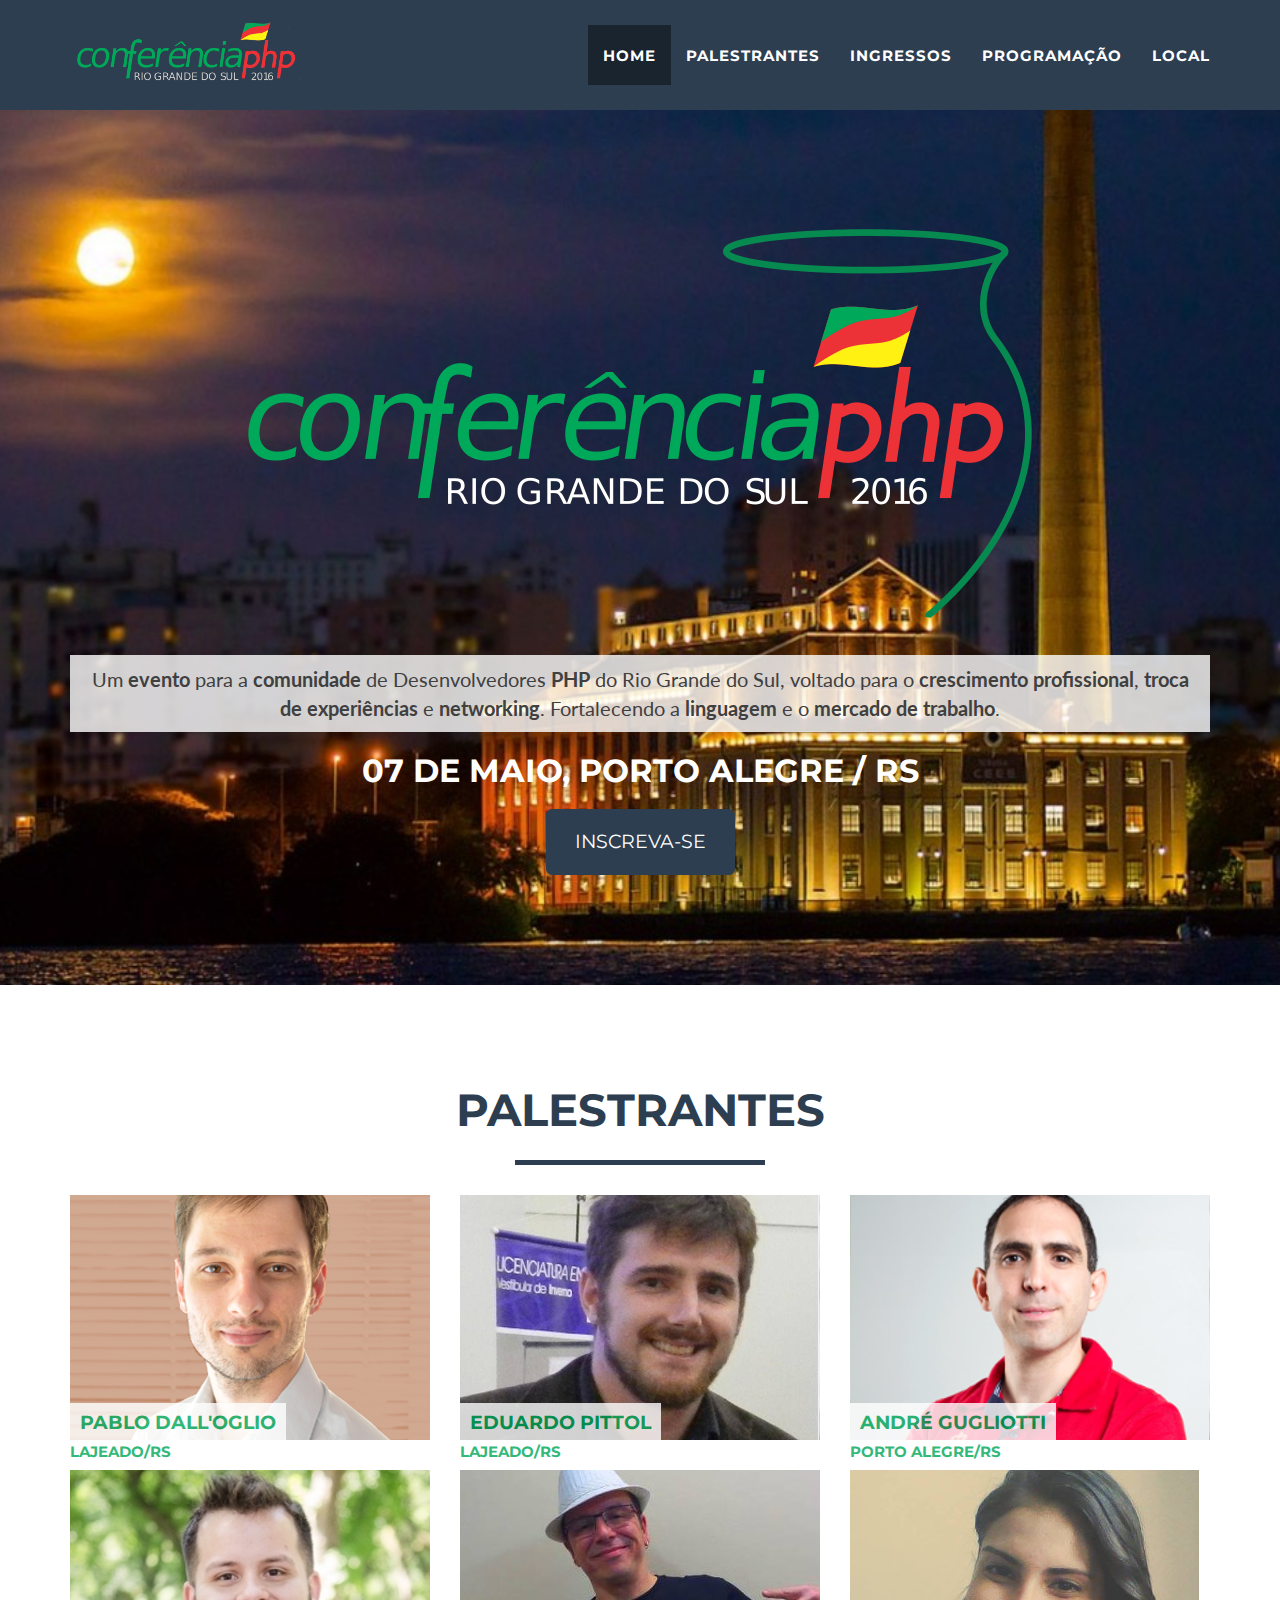
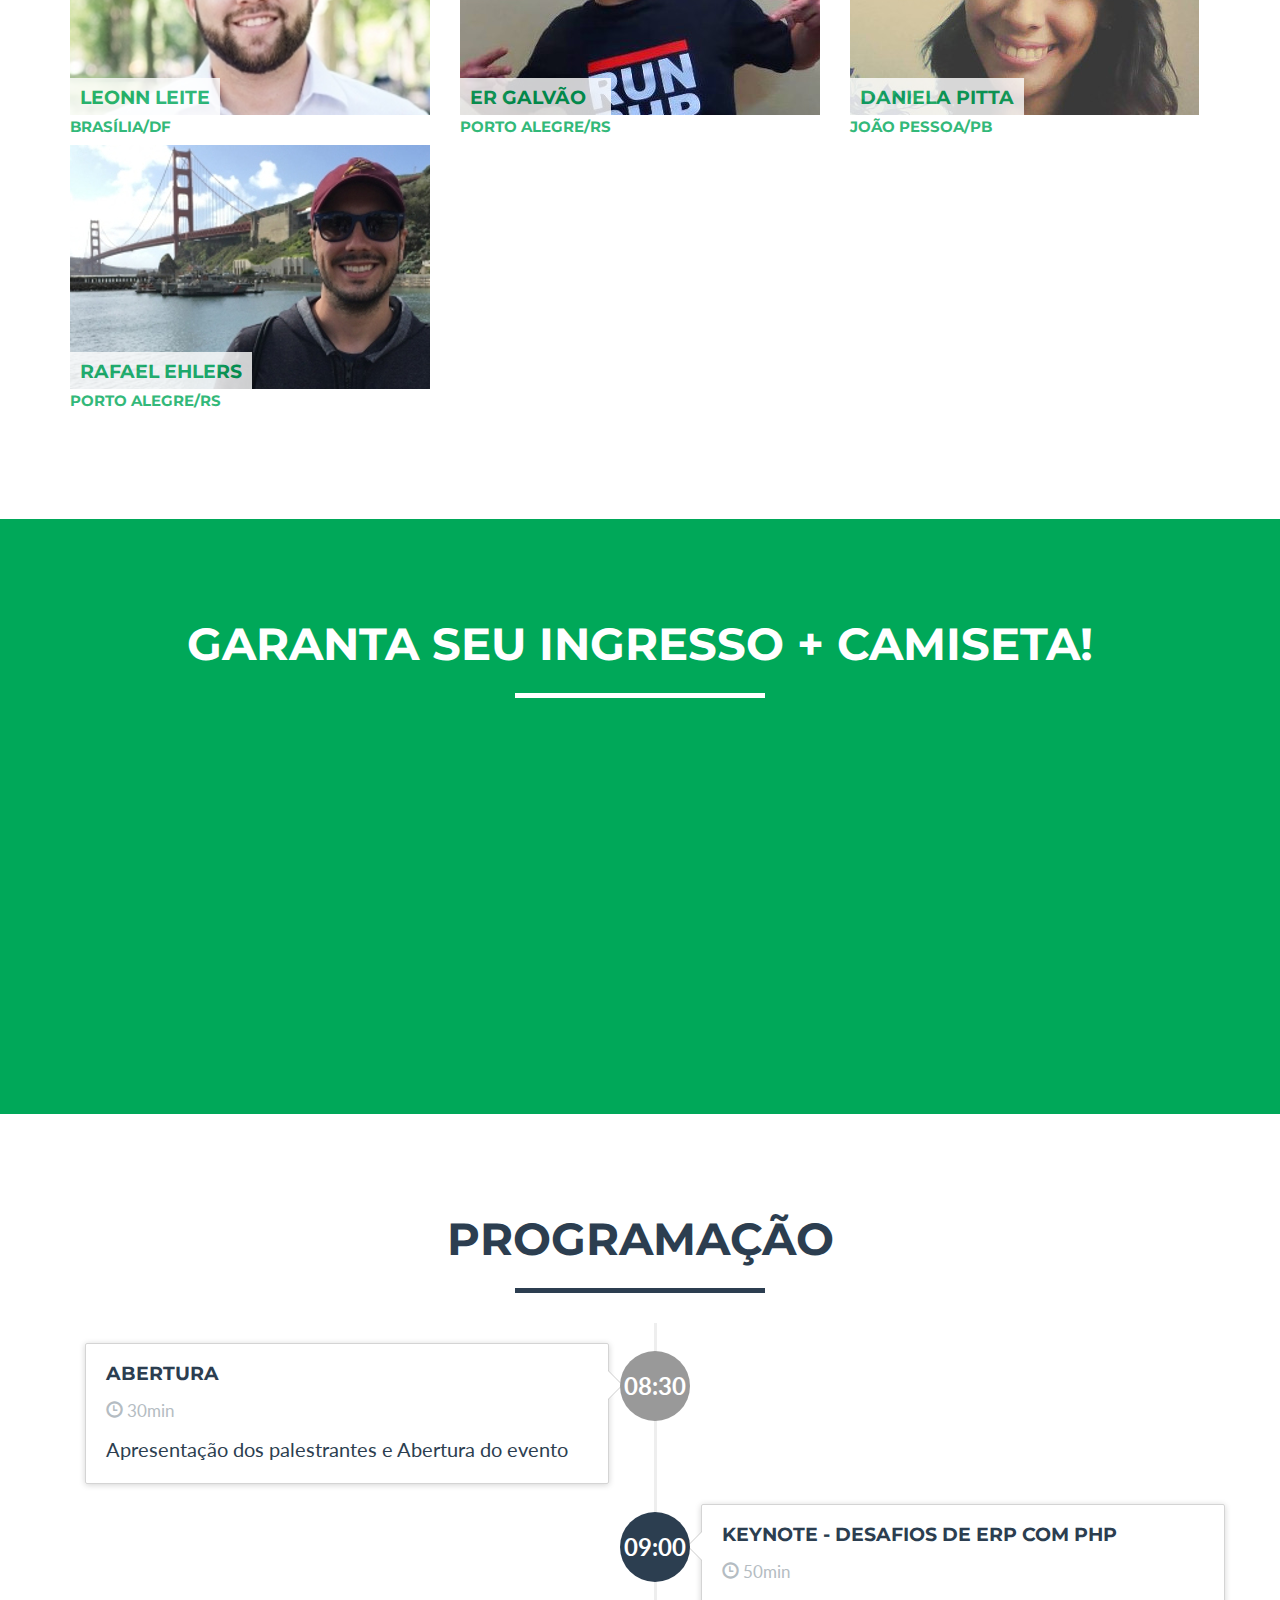
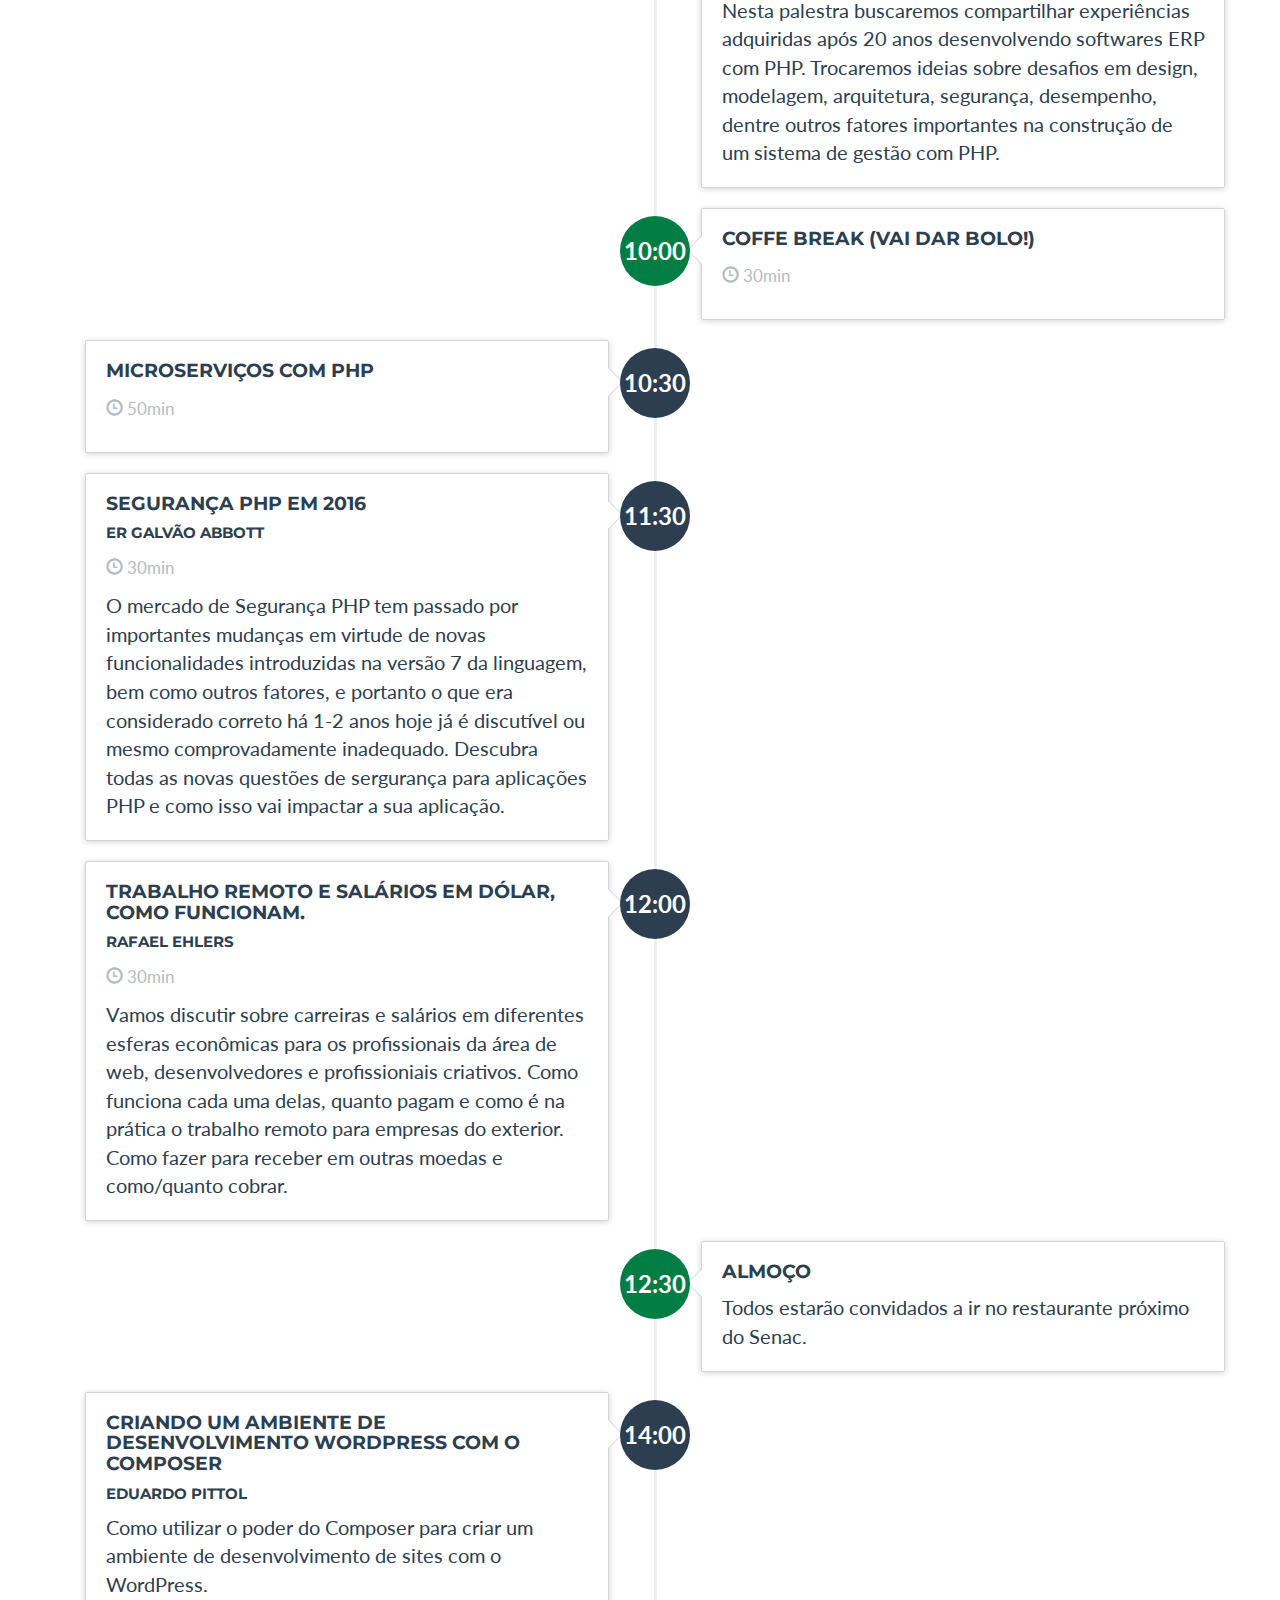
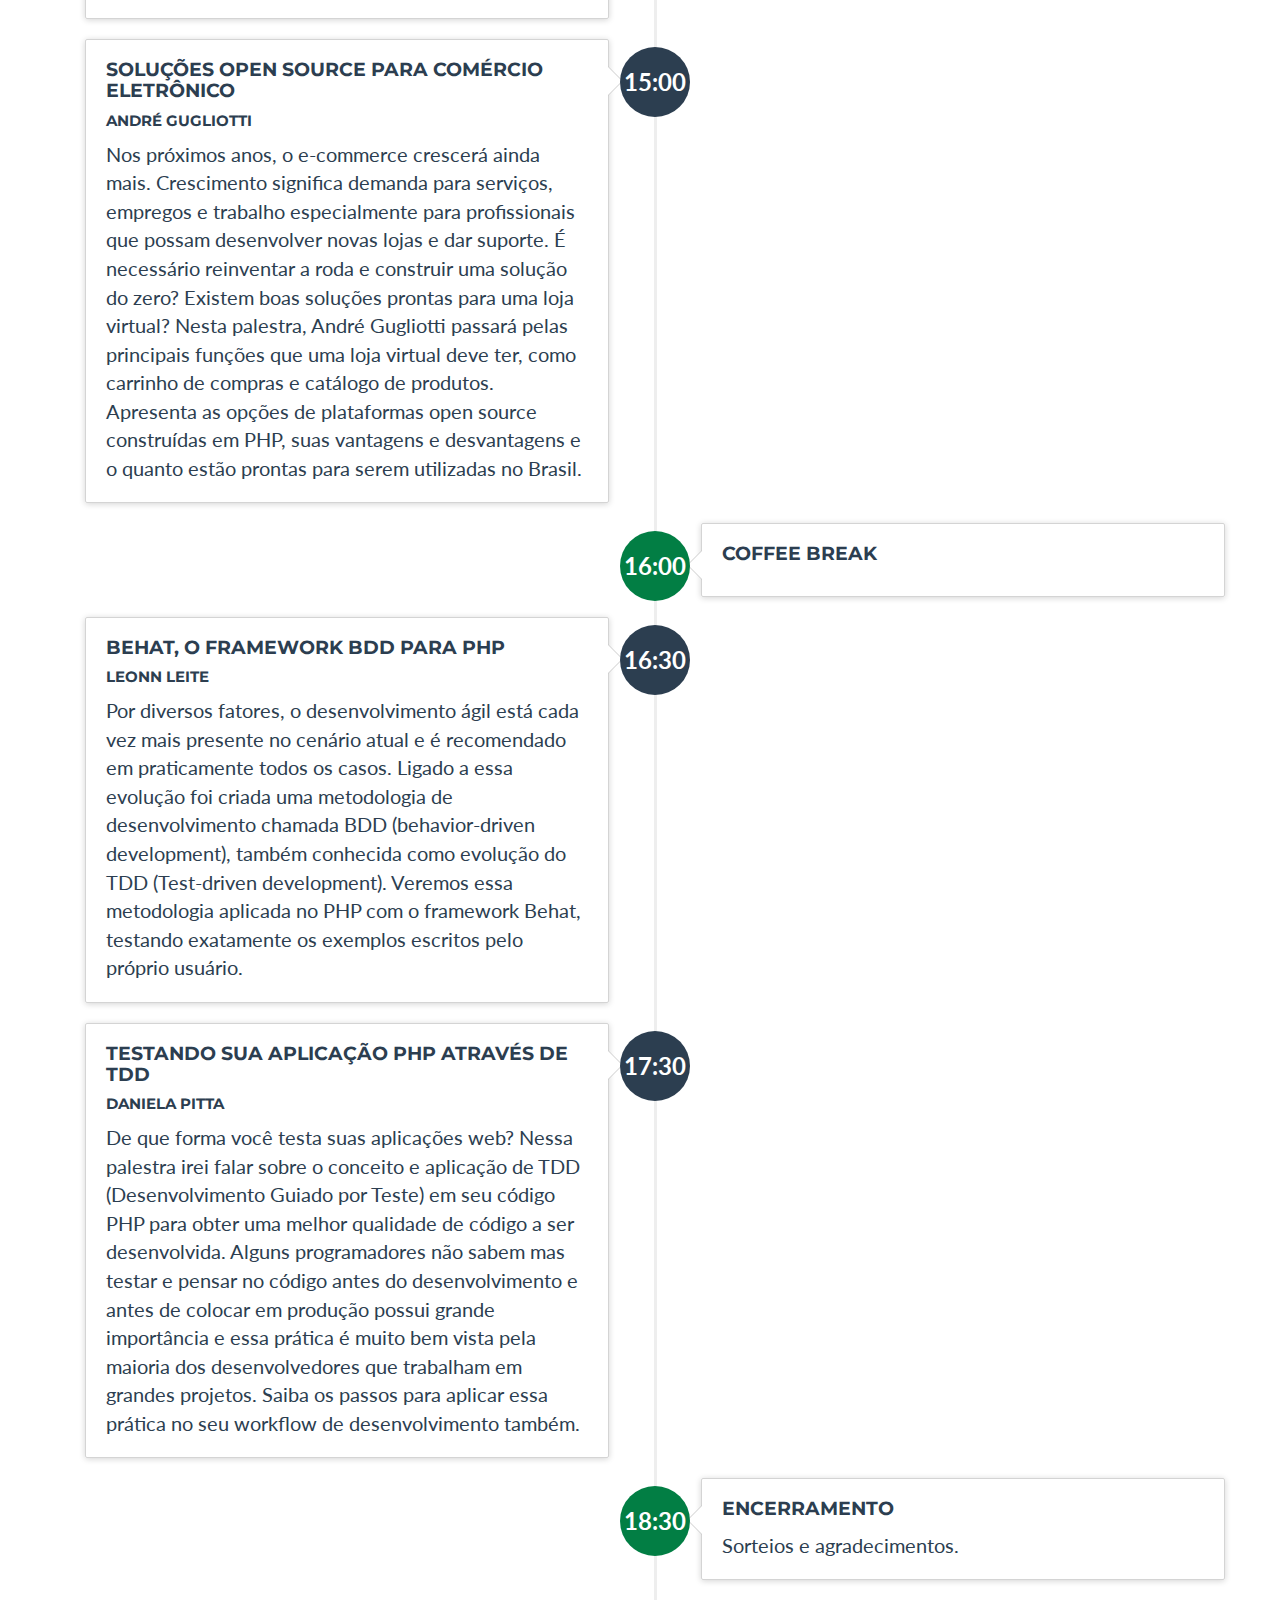
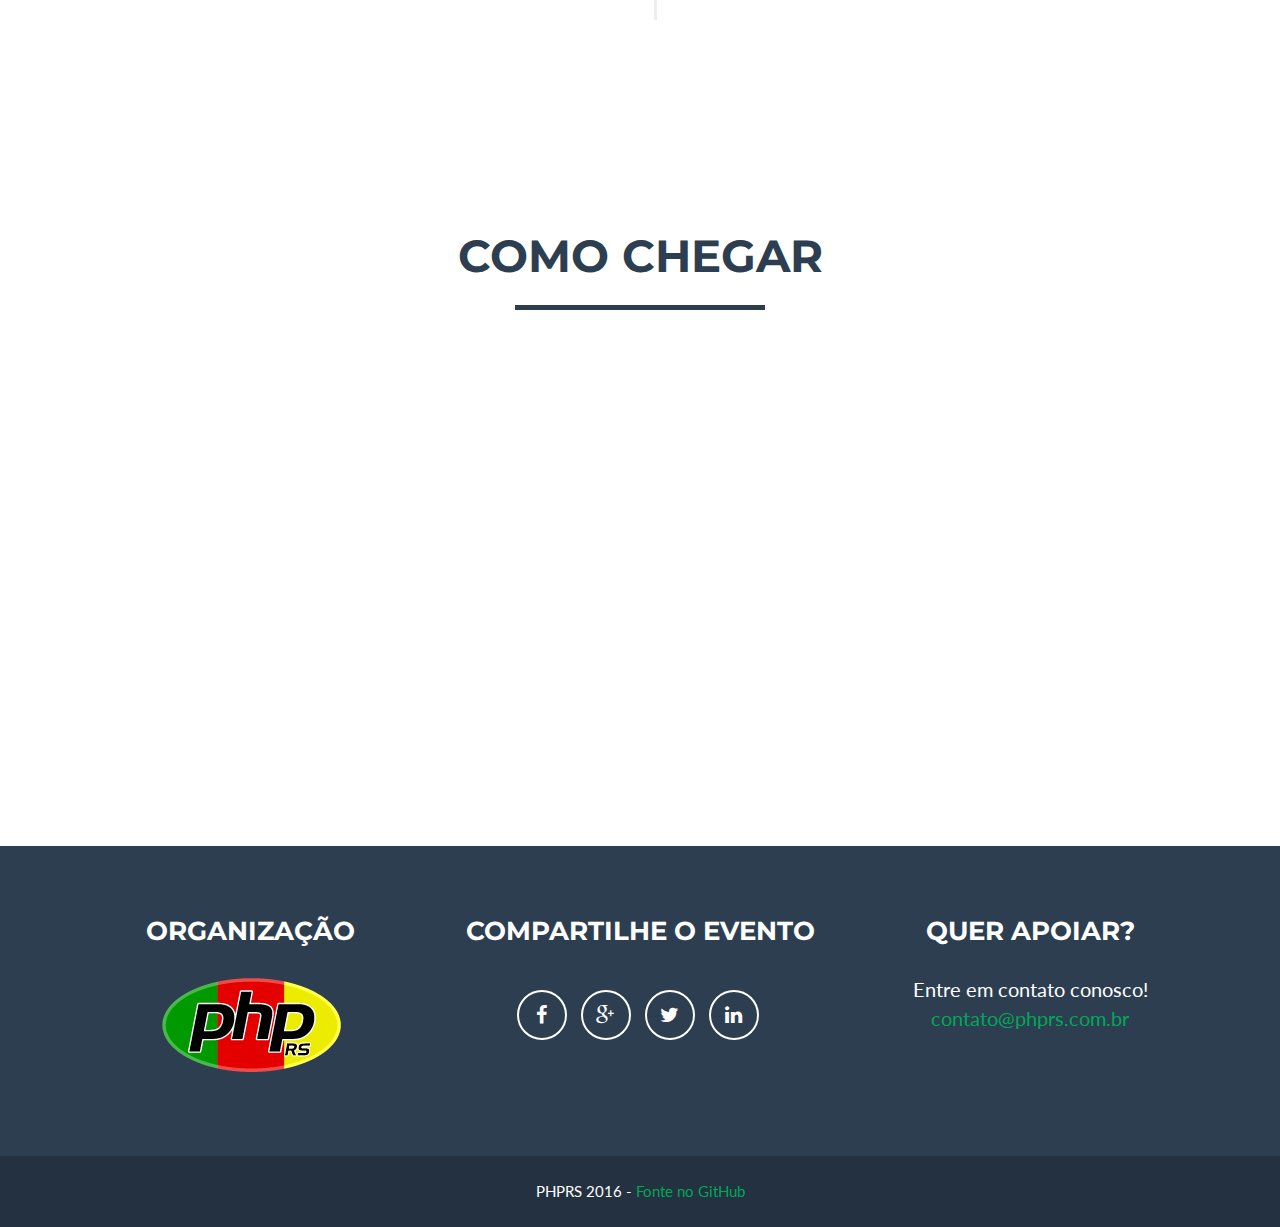
==== commit 1ad7f008: "removendo arquivos" ====
--- a/index.html
+++ b/index.html
@@ -6,7 +6,8 @@
     <meta charset="utf-8">
     <meta http-equiv="X-UA-Compatible" content="IE=edge">
     <meta name="viewport" content="width=device-width, initial-scale=1">
-    <meta name="description" content="Um evento para a comunidade de Desenvolvedores PHP do Rio Grande do Sul, voltado para o crescimento profissional, troca de experiências e networking. Fortalecendo a linguagem e o mercado de trabalho.">
+    <meta name="description"
+          content="Um evento para a comunidade de Desenvolvedores PHP do Rio Grande do Sul, voltado para o crescimento profissional, troca de experiências e networking. Fortalecendo a linguagem e o mercado de trabalho.">
     <meta name="author" content="PHPRS">
 
     <title>Conferência PHPRS | 07 maio 2016</title>
@@ -17,7 +18,7 @@
     <meta property="og:title" content="Conferência PHPRS | 07 maio 2016"/>
     <meta property="og:description"
           content="Um evento para a comunidade de Desenvolvedores PHP do Rio Grande do Sul, voltado para o crescimento profissional, troca de experiências e networking. Fortalecendo a linguagem e o mercado de trabalho."/>
-    <meta property="og:image" content="http://www.phprs.com.br/img/share.jpg"/>
+    <meta property="og:image" content="http://conf.phprs.com.br/assets/img/share.jpg"/>
     <meta property="og:image:width" content="1256"/>
     <meta property="og:image:height" content="567"/>
     <meta name="twitter:card" content="summary_large_image"/>
@@ -25,19 +26,19 @@
           content="Um evento para a comunidade de Desenvolvedores PHP do Rio Grande do Sul, voltado para o crescimento profissional, troca de experiências e networking. Fortalecendo a linguagem e o mercado de trabalho."/>
     <meta name="twitter:title" content="Conferência PHPRS | 07 maio 2016"/>
     <meta name="twitter:site" content="@phprs"/>
-    <meta name="twitter:image" content="http://www.phprs.com.br/img/share.jpg"/>
+    <meta name="twitter:image" content="http://conf.phprs.com.br/assets/img/share.jpg"/>
     <meta name="twitter:creator" content="@phprs"/>
 
     <!-- Bootstrap Core CSS - Uses Bootswatch Flatly Theme: http://bootswatch.com/flatly/ -->
-    <link href="css/bootstrap.min.css" rel="stylesheet">
+    <link href="assets/css/bootstrap.min.css" rel="stylesheet">
 
     <!-- Custom CSS -->
-    <link href="css/freelancer.css" rel="stylesheet">
-    <link href="css/timeline.css" rel="stylesheet">
-    <link href="css/main.css" rel="stylesheet">
+    <link href="assets/css/freelancer.css" rel="stylesheet">
+    <link href="assets/css/timeline.css" rel="stylesheet">
+    <link href="assets/css/main.css" rel="stylesheet">
 
     <!-- Custom Fonts -->
-    <link href="font-awesome/css/font-awesome.min.css" rel="stylesheet" type="text/css">
+    <link href="assets/font-awesome/css/font-awesome.min.css" rel="stylesheet" type="text/css">
     <link href="http://fonts.googleapis.com/css?family=Montserrat:400,700" rel="stylesheet" type="text/css">
     <link href="http://fonts.googleapis.com/css?family=Lato:400,700,400italic,700italic" rel="stylesheet"
           type="text/css">
@@ -50,7 +51,7 @@
     <![endif]-->
     <style>
         .main-image {
-            background: url('img/usina.jpg');
+            background: url('assets/img/usina.jpg');
             background-repeat: no-repeat;
             -webkit-background-size: cover;
             -moz-background-size: cover;
@@ -76,7 +77,7 @@
                 <span class="icon-bar"></span>
             </button>
             <a class="navbar-brand" href="#page-top">
-                <img style="margin-top: -25px;" src="img/logo-horizontal-white-sm.png" alt=""/>
+                <img style="margin-top: -25px;" src="assets/img/logo-horizontal-white-sm.png" alt=""/>
             </a>
         </div>
 
@@ -116,7 +117,7 @@
                 <img class="img-responsive" src="" alt="">
 
                 <div class="intro-text">
-                    <img src="img/logo_completo-white.png" class="img-responsive" alt="">
+                    <img src="assets/img/logo_completo-white.png" class="img-responsive" alt="">
 
                     <div class="about">
 
@@ -156,9 +157,9 @@
                             <i class="fa fa-search-plus fa-3x"></i>
                         </div>
                     </div>
-                    <img src="img/speakers/speaker-pablo.png" class="img-responsive" alt="">
-
-                    <div class="locale"><h4>Pablo Dall'Oglio</h4><h5>Porto Alegre/RS</h5></div>
+                    <img src="assets/img/speakers/speaker-pablo.png" class="img-responsive" alt="">
+
+                    <div class="locale"><h4>Pablo Dall'Oglio</h4><h5>Lajeado/RS</h5></div>
                 </a>
             </div>
             <div class="col-xs-6 col-sm-4 portfolio-item">
@@ -168,9 +169,9 @@
                             <i class="fa fa-search-plus fa-3x"></i>
                         </div>
                     </div>
-                    <img src="img/speakers/speaker-eduardo.png" class="img-responsive" alt="">
-
-                    <div class="locale"><h4>Eduardo Pittol</h4><h5>Porto Alegre/RS</h5></div>
+                    <img src="assets/img/speakers/speaker-eduardo.png" class="img-responsive" alt="">
+
+                    <div class="locale"><h4>Eduardo Pittol</h4><h5>Lajeado/RS</h5></div>
                 </a>
             </div>
             <div class="col-xs-6 col-sm-4 portfolio-item">
@@ -180,7 +181,7 @@
                             <i class="fa fa-search-plus fa-3x"></i>
                         </div>
                     </div>
-                    <img src="img/speakers/speaker-andre.png" class="img-responsive" alt="">
+                    <img src="assets/img/speakers/speaker-andre.png" class="img-responsive" alt="">
 
                     <div class="locale"><h4>André Gugliotti</h4><h5>Porto Alegre/RS</h5></div>
                 </a>
@@ -192,19 +193,19 @@
                             <i class="fa fa-search-plus fa-3x"></i>
                         </div>
                     </div>
-                    <img src="img/speakers/speaker-leonn2.png" class="img-responsive" alt="">
+                    <img src="assets/img/speakers/speaker-leonn2.png" class="img-responsive" alt="">
 
                     <div class="locale"><h4>Leonn Leite</h4><h5>Brasília/DF</h5></div>
                 </a>
             </div>
             <div class="col-xs-6 col-sm-4 portfolio-item">
-                <a href="" class="portfolio-link" data-toggle="modal">
+                <a href="#portfolioModal5" class="portfolio-link" data-toggle="modal">
                     <div class="caption">
                         <div class="caption-content">
                             <i class="fa fa-search-plus fa-3x"></i>
                         </div>
                     </div>
-                    <img src="img/speakers/speaker-galvao.jpg" class="img-responsive" alt="">
+                    <img src="assets/img/speakers/speaker-galvao.jpg" class="img-responsive" alt="">
 
                     <div class="locale"><h4>Er Galvão</h4><h5>Porto Alegre/RS</h5></div>
                 </a>
@@ -216,7 +217,9 @@
                             <i class="fa fa-search-plus fa-3x"></i>
                         </div>
                     </div>
-                    <img src="img/speakers/speaker-undefined.png" class="img-responsive" alt="">
+                    <img src="assets/img/speakers/speaker-dani.jpg" class="img-responsive" alt="">
+
+                    <div class="locale"><h4>Daniela Pitta</h4><h5>João Pessoa/PB</h5></div>
                 </a>
             </div>
             <div class="col-xs-6 col-sm-4 portfolio-item">
@@ -226,7 +229,11 @@
                             <i class="fa fa-search-plus fa-3x"></i>
                         </div>
                     </div>
-                    <img src="img/speakers/speaker-undefined.png" class="img-responsive" alt="">
+
+                    <img src="assets/img/speakers/speaker-rafael.jpg" class="img-responsive" alt="">
+
+                    <div class="locale"><h4>Rafael Ehlers</h4><h5>Porto Alegre/RS</h5></div>
+
                 </a>
             </div>
 
@@ -318,6 +325,9 @@
                                         <small class="text-muted"><i class="glyphicon glyphicon-time"></i> 50min</small>
                                     </p>
                                 </div>
+                                <div class="timeline-body">
+
+                                </div>
                             </div>
                         </li>
                         <li>
@@ -325,6 +335,7 @@
                             <div class="timeline-panel">
                                 <div class="timeline-heading">
                                     <h4 class="timeline-title">Segurança PHP em 2016</h4>
+                                    <h5>Er Galvão Abbott</h5>
 
                                     <p>
                                         <small class="text-muted"><i class="glyphicon glyphicon-time"></i> 30min</small>
@@ -343,13 +354,19 @@
                             <div class="timeline-badge info">12:00</div>
                             <div class="timeline-panel">
                                 <div class="timeline-heading">
-                                    <h4 class="timeline-title"> Aguarde ... </h4>
-
+                                    <h4 class="timeline-title">Trabalho remoto e salários em dólar, como funcionam.</h4>
+                                    <h5>Rafael Ehlers</h5>
                                     <p>
                                         <small class="text-muted"><i class="glyphicon glyphicon-time"></i> 30min</small>
                                     </p>
                                     <div class="timeline-body">
-                                        <p>Rafael Ehlers</p>
+                                        <p>
+                                            Vamos discutir sobre carreiras e salários em diferentes esferas econômicas
+                                            para os profissionais da área de web, desenvolvedores e profissioniais
+                                            criativos. Como funciona cada uma delas, quanto pagam e como é na prática o
+                                            trabalho remoto para empresas do exterior. Como fazer para receber em outras
+                                            moedas e como/quanto cobrar.
+                                        </p>
                                     </div>
                                 </div>
                             </div>
@@ -371,6 +388,7 @@
                                 <div class="timeline-heading">
                                     <h4 class="timeline-title">Criando um ambiente de desenvolvimento WordPress com o
                                         Composer</h4>
+                                    <h5>Eduardo Pittol</h5>
                                 </div>
                                 <div class="timeline-body">
                                     <p>Como utilizar o poder do Composer para criar um ambiente de desenvolvimento de
@@ -382,10 +400,19 @@
                             <div class="timeline-badge info">15:00</div>
                             <div class="timeline-panel">
                                 <div class="timeline-heading">
-                                    <h4 class="timeline-title">Aguarde...</h4>
-                                </div>
-                                <div class="timeline-body">
-                                    <p>André Gugliotti</p>
+                                    <h4 class="timeline-title">Soluções open source para comércio eletrônico</h4>
+                                    <h5>André Gugliotti</h5>
+                                </div>
+                                <div class="timeline-body">
+                                    <p> Nos próximos anos, o e-commerce crescerá ainda mais. Crescimento significa
+                                        demanda para serviços, empregos e trabalho especialmente para profissionais que
+                                        possam desenvolver novas lojas e dar suporte. É necessário reinventar a roda e
+                                        construir uma solução do zero? Existem boas soluções prontas para uma loja
+                                        virtual?
+                                        Nesta palestra, André Gugliotti passará pelas principais funções que uma loja
+                                        virtual deve ter, como carrinho de compras e catálogo de produtos. Apresenta as
+                                        opções de plataformas open source construídas em PHP, suas vantagens e
+                                        desvantagens e o quanto estão prontas para serem utilizadas no Brasil.</p>
                                 </div>
                             </div>
                         </li>
@@ -405,6 +432,7 @@
                             <div class="timeline-panel">
                                 <div class="timeline-heading">
                                     <h4 class="timeline-title">Behat, o framework BDD para PHP</h4>
+                                    <h5>Leonn Leite</h5>
                                 </div>
                                 <div class="timeline-body">
                                     <p>Por diversos fatores, o desenvolvimento ágil está cada vez mais presente no
@@ -421,10 +449,18 @@
                             <div class="timeline-badge info">17:30</div>
                             <div class="timeline-panel">
                                 <div class="timeline-heading">
-                                    <h4 class="timeline-title">Aguarde...</h4>
-                                </div>
-                                <div class="timeline-body">
-                                    <p></p>
+                                    <h4 class="timeline-title">Testando sua aplicação PHP através de TDD </h4>
+                                    <h5>Daniela Pitta</h5>
+                                </div>
+                                <div class="timeline-body">
+                                    <p>De que forma você testa suas aplicações web? Nessa palestra irei falar sobre o
+                                        conceito e aplicação de TDD (Desenvolvimento Guiado por Teste) em seu código PHP
+                                        para obter uma melhor qualidade de código a ser desenvolvida. Alguns
+                                        programadores não sabem mas testar e pensar no código antes do desenvolvimento e
+                                        antes de colocar em produção possui grande importância e essa prática é muito
+                                        bem vista pela maioria dos desenvolvedores que trabalham em grandes projetos.
+                                        Saiba os passos para aplicar essa prática no seu workflow de desenvolvimento
+                                        também.</p>
                                 </div>
                             </div>
                         </li>
@@ -457,7 +493,6 @@
             <iframe src="https://www.google.com/maps/embed?pb=!1m14!1m8!1m3!1d6908.109806419881!2d-51.23087606511231!3d-30.035282699999996!3m2!1i1024!2i768!4f13.1!3m3!1m2!1s0x95197906a9d397f5%3A0x514b4935e97fbf4d!2sFaculdade+de+Tecnologia+Senac%2C+CampusI!5e0!3m2!1spt-BR!2sbr!4v1459477990882"
                     height="400" width="100%" frameborder="0" style="border:0" allowfullscreen></iframe>
         </div>
-
     </div>
 </section>
 <!-- Footer -->
@@ -468,7 +503,7 @@
                 <div class="footer-col col-md-4">
                     <h3>Organização</h3>
 
-                    <p><img src="img/phprs_logo_pq.png" alt=""></p>
+                    <p><img src="assets/img/phprs_logo_pq.png" alt=""></p>
                 </div>
                 <div class="footer-col col-md-4">
                     <h3>Compartilhe o evento</h3>
@@ -532,7 +567,7 @@
                     <div class="modal-body">
                         <h2>Pablo Dall'Oglio</h2>
                         <hr class="star-primary">
-                        <img src="assets/images/speackers/speaker-pablo.png" class="img-responsive img-centered" alt="">
+                        <img src="assets/img/speakers/speaker-pablo.png" class="img-responsive img-centered" alt="">
 
                         <p>
                             Mestre em Engenharia de Software pela Unisinos. Conhecido
@@ -567,8 +602,8 @@
                     <div class="modal-body">
                         <h2>Eduardo Pittol</h2>
                         <hr class="star-primary">
-                        <img src="img/speakers/speaker-eduardo.png" class="img-responsive img-centered"
-                             alt="">
+                        <img src="assets/img/speakers/speaker-eduardo.png" class="img-responsive img-centered"
+                             alt="Eduardo Pittol">
 
                         <p> Formado em Ciência da Computação. Trabalho com Desenvolvimento Web há 8 anos
                             e há 6 com WordPress. Tem no sangue o empreendedorismo. Adora trabalhar em
@@ -602,7 +637,7 @@
                     <div class="modal-body">
                         <h2>André Gugliotti</h2>
                         <hr class="star-primary">
-                        <img src="img/speakers/speaker-andre.png" class="img-responsive img-centered" alt="">
+                        <img src="assets/img/speakers/speaker-andre.png" class="img-responsive img-centered" alt="">
 
                         <p>Trabalha com web desde 2004, especializando-se em comércio
                             eletrônico e sendo uma das principais referências em Magento Commerce, com
@@ -635,7 +670,7 @@
                     <div class="modal-body">
                         <h2>Leonn Leite</h2>
                         <hr class="star-primary">
-                        <img src="img/speakers/speaker-leonn.png" class="img-responsive img-centered" alt="">
+                        <img src="assets/img/speakers/speaker-leonn.png" class="img-responsive img-centered" alt="">
 
                         <p>Bacharel em sistemas de informação, hoje é arquiteto de software do
                             Ministério da Saúde, mas já foi lider de equipe em outras empresas,
@@ -665,15 +700,19 @@
             <div class="row">
                 <div class="col-lg-8 col-lg-offset-2">
                     <div class="modal-body">
-                        <h2>Aguarde</h2>
+                        <h2>Er Galvão Abbott</h2>
                         <hr class="star-primary">
-                        <img src="" class="img-responsive img-centered" alt="">
-
-                        <p>Aguarde</p>
-                        <ul class="list-inline item-details">
-                            <li>Mais informações em breve...
-                            </li>
-                        </ul>
+                        <img src="assets/img/speakers/speaker-galvao.jpg" class="img-responsive img-centered" alt="">
+
+                        <p>
+                            Presidente da ABRAPHP – Associação Brasileira de Profissionais PHP, Diretor da PHP
+                            Conference Brasil, contribui para a tradução da documentação oficial, atua como Zend
+                            Framework Evangelist para o ZTeam da Zend.
+                            Possui 20+ anos desenvolvendo sistemas e aplicações com interface web - 15+ destes com PHP e
+                            7+ com Zend Framework.
+                            Palestrante em eventos nacionais e internacionais, instrutor de cursos presenciais e a
+                            distância, fundador e líder do GU PHPBR, fundador original e membro do GU PHPRS.
+                        </p>
                         <button type="button" class="btn btn-default" data-dismiss="modal"><i class="fa fa-times"></i>
                             Fechar
                         </button>
@@ -695,18 +734,20 @@
             <div class="row">
                 <div class="col-lg-8 col-lg-offset-2">
                     <div class="modal-body">
-                      <h2>Aguarde</h2>
-                      <hr class="star-primary">
-                      <img src="" class="img-responsive img-centered" alt="">
-
-                      <p>Aguarde</p>
-                      <ul class="list-inline item-details">
-                          <li>Mais informações em breve...
-                          </li>
-                      </ul>
-                      <button type="button" class="btn btn-default" data-dismiss="modal"><i class="fa fa-times"></i>
-                          Fechar
-                      </button>
+                        <h2>Daniela Pitta</h2>
+                        <hr class="star-primary">
+                        <img src="assets/img/speakers/speaker-dani.jpg" class="img-responsive img-centered" alt="">
+
+                        <p>
+                            Atuando como Desenvolvedora Web freelancer, se apaixonou por desenvolvimento quando teve sua
+                            primeira aula no curso de Sistemas para Internet pelo IFPB, onde é graduada. Tem prazer em
+                            trabalhar para as comunidades e hoje é responsável por duas em João Pessoa: Jampa Ruby e
+                            Women Techmakers. Gosta de trabalhar hoje com PHP e Ruby com foco em testes, e também gosta
+                            de fazer uso de metodologias ágeis.
+                        </p>
+                        <button type="button" class="btn btn-default" data-dismiss="modal"><i class="fa fa-times"></i>
+                            Fechar
+                        </button>
                     </div>
                 </div>
             </div>
@@ -714,23 +755,56 @@
     </div>
 </div>
 
+<div class="portfolio-modal modal fade" id="portfolioModal7" tabindex="-1" role="dialog" aria-hidden="true">
+    <div class="modal-content">
+        <div class="close-modal" data-dismiss="modal">
+            <div class="lr">
+                <div class="rl">
+                </div>
+            </div>
+        </div>
+        <div class="container">
+            <div class="row">
+                <div class="col-lg-8 col-lg-offset-2">
+                    <div class="modal-body">
+                        <h2>Rafael Ehlers</h2>
+                        <hr class="star-primary">
+                        <img src="assets/img/speakers/speaker-rafael.jpg" class="img-responsive img-centered" alt="">
+
+                        <p>
+                            Empreendedor e desenvolver web Rafael se apaixonou por WordPress há 6 anos e desde então vem
+                            fazendo uma carreira na área: de programador, freelancer, palestrante e panelista à
+                            organizador dos 2 primeiros WordCamps de Porto Alegre, é hoje Support Manager na MailPoet e
+                            Project Manager na GravityView, uma empresa francesa e outra americana que vendem plugins
+                            premium para WordPress.
+                        </p>
+                        <button type="button" class="btn btn-default" data-dismiss="modal"><i class="fa fa-times"></i>
+                            Fechar
+                        </button>
+                    </div>
+                </div>
+            </div>
+        </div>
+    </div>
+</div>
+
 <!-- jQuery -->
-<script src="js/jquery.js"></script>
+<script src="assets/js/jquery.js"></script>
 
 <!-- Bootstrap Core JavaScript -->
-<script src="js/bootstrap.min.js"></script>
+<script src="assets/js/bootstrap.min.js"></script>
 
 <!-- Plugin JavaScript -->
 <script src="http://cdnjs.cloudflare.com/ajax/libs/jquery-easing/1.3/jquery.easing.min.js"></script>
-<script src="js/classie.js"></script>
-<script src="js/cbpAnimatedHeader.js"></script>
+<script src="assets/js/classie.js"></script>
+<script src="assets/js/cbpAnimatedHeader.js"></script>
 
 <!-- Contact Form JavaScript -->
-<script src="js/jqBootstrapValidation.js"></script>
-<script src="js/contact_me.js"></script>
+<script src="assets/js/jqBootstrapValidation.js"></script>
+<script src="assets/js/contact_me.js"></script>
 
 <!-- Custom Theme JavaScript -->
-<script src="js/freelancer.js"></script>
+<script src="assets/js/freelancer.js"></script>
 
 </body>
 
--- a/assets/css/freelancer.css
+++ b/assets/css/freelancer.css
@@ -0,0 +1,459 @@
+/*!
+ * Start Bootstrap - Freelancer Bootstrap Theme (http://startbootstrap.com)
+ * Code licensed under the Apache License v2.0.
+ * For details, see http://www.apache.org/licenses/LICENSE-2.0.
+ */
+
+body {
+    overflow-x: hidden;
+}
+
+p {
+    font-size: 20px;
+}
+
+p.small {
+    font-size: 16px;
+}
+
+a,
+a:hover,
+a:focus,
+a:active,
+a.active {
+    outline: 0;
+    color: #00A859;
+}
+
+h1,
+h2,
+h3,
+h4,
+h5,
+h6 {
+    text-transform: uppercase;
+    font-family: Montserrat,"Helvetica Neue",Helvetica,Arial,sans-serif;
+    font-weight: 700;
+}
+
+hr.star-light,
+hr.star-primary {
+    margin: 25px auto 30px;
+    padding: 0;
+    max-width: 250px;
+    border: 0;
+    border-top: solid 5px;
+    text-align: center;
+}
+
+hr.star-light:after,
+hr.star-primary:after {
+    content: "\f005";
+    display: inline-block;
+    position: relative;
+    top: -.8em;
+    padding: 0 .25em;
+    font-family: FontAwesome;
+    font-size: 2em;
+}
+
+hr.star-light {
+    border-color: #fff;
+}
+
+hr.star-light:after {
+    color: #fff;
+    background-color: #00A859;
+}
+
+hr.star-primary {
+    border-color: #2c3e50;
+}
+
+hr.star-primary:after {
+    color: #2c3e50;
+    background-color: #fff;
+}
+
+.img-centered {
+    margin: 0 auto;
+}
+
+header {
+    text-align: center;
+    color: #fff;
+    background: #00A859;
+}
+
+header .container {
+    padding-top: 100px;
+    padding-bottom: 50px;
+}
+
+header img {
+    display: block;
+    margin: 0 auto 20px;
+}
+
+header .intro-text .name {
+    display: block;
+    text-transform: uppercase;
+    font-family: Montserrat,"Helvetica Neue",Helvetica,Arial,sans-serif;
+    font-size: 2em;
+    font-weight: 700;
+}
+
+header .intro-text .skills {
+    font-size: 1.25em;
+    font-weight: 300;
+}
+
+@media(min-width:768px) {
+    header .container {
+        padding-top: 200px;
+        padding-bottom: 100px;
+    }
+
+    header .intro-text .name {
+        font-size: 4.75em;
+    }
+
+    header .intro-text .skills {
+        font-size: 1.75em;
+    }
+}
+
+@media(min-width:768px) {
+    .navbar-fixed-top {
+        padding: 25px 0;
+        -webkit-transition: padding .3s;
+        -moz-transition: padding .3s;
+        transition: padding .3s;
+    }
+
+    .navbar-fixed-top .navbar-brand {
+        font-size: 2em;
+        -webkit-transition: all .3s;
+        -moz-transition: all .3s;
+        transition: all .3s;
+    }
+
+    .navbar-fixed-top.navbar-shrink {
+        padding: 10px 0;
+    }
+
+    .navbar-fixed-top.navbar-shrink .navbar-brand {
+        font-size: 1.5em;
+    }
+}
+
+.navbar {
+    text-transform: uppercase;
+    font-family: Montserrat,"Helvetica Neue",Helvetica,Arial,sans-serif;
+    font-weight: 700;
+}
+
+.navbar a:focus {
+    outline: 0;
+}
+
+.navbar .navbar-nav {
+    letter-spacing: 1px;
+}
+
+.navbar .navbar-nav li a:focus {
+    outline: 0;
+}
+
+.navbar-default,
+.navbar-inverse {
+    border: 0;
+}
+
+section {
+    padding: 100px 0;
+}
+
+section h2 {
+    margin: 0;
+    font-size: 3em;
+}
+
+section.success {
+    color: #fff;
+    background: #00A859;
+}
+
+section.success a,
+section.success a:hover,
+section.success a:focus,
+section.success a:active,
+section.success a.active {
+    outline: 0;
+    color: #2c3e50;
+}
+
+@media(max-width:767px) {
+    section {
+        padding: 75px 0;
+    }
+
+    section.first {
+        padding-top: 75px;
+    }
+}
+
+#portfolio .portfolio-item {
+    right: 0;
+    margin: 0 0 15px;
+}
+
+#portfolio .portfolio-item .portfolio-link {
+    display: block;
+    position: relative;
+    margin: 0 auto;
+    max-width: 400px;
+}
+
+#portfolio .portfolio-item .portfolio-link .caption {
+    position: absolute;
+    width: 100%;
+    height: 100%;
+    opacity: 0;
+    background: rgba(0,168,89,.9);
+    -webkit-transition: all ease .5s;
+    -moz-transition: all ease .5s;
+    transition: all ease .5s;
+}
+
+#portfolio .portfolio-item .portfolio-link .caption:hover {
+    opacity: 1;
+}
+
+#portfolio .portfolio-item .portfolio-link .caption .caption-content {
+    position: absolute;
+    top: 50%;
+    width: 100%;
+    height: 20px;
+    margin-top: -12px;
+    text-align: center;
+    font-size: 20px;
+    color: #fff;
+}
+
+#portfolio .portfolio-item .portfolio-link .caption .caption-content i {
+    margin-top: -12px;
+}
+
+#portfolio .portfolio-item .portfolio-link .caption .caption-content h3,
+#portfolio .portfolio-item .portfolio-link .caption .caption-content h4 {
+    margin: 0;
+}
+
+#portfolio * {
+    z-index: 2;
+}
+
+@media(min-width:767px) {
+    #portfolio .portfolio-item {
+        margin: 0 0 30px;
+    }
+}
+
+.btn-outline {
+    margin-top: 15px;
+    border: solid 2px #fff;
+    font-size: 20px;
+    color: #fff;
+    background: 0 0;
+    transition: all .3s ease-in-out;
+}
+
+.btn-outline:hover,
+.btn-outline:focus,
+.btn-outline:active,
+.btn-outline.active {
+    border: solid 2px #fff;
+    color: #00A859;
+    background: #fff;
+}
+
+.floating-label-form-group {
+    position: relative;
+    margin-bottom: 0;
+    padding-bottom: .5em;
+    border-bottom: 1px solid #eee;
+}
+
+.floating-label-form-group input,
+.floating-label-form-group textarea {
+    z-index: 1;
+    position: relative;
+    padding-right: 0;
+    padding-left: 0;
+    border: 0;
+    border-radius: 0;
+    font-size: 1.5em;
+    background: 0 0;
+    box-shadow: none!important;
+    resize: none;
+}
+
+.floating-label-form-group label {
+    display: block;
+    z-index: 0;
+    position: relative;
+    top: 2em;
+    margin: 0;
+    font-size: .85em;
+    line-height: 1.764705882em;
+    vertical-align: middle;
+    vertical-align: baseline;
+    opacity: 0;
+    -webkit-transition: top .3s ease,opacity .3s ease;
+    -moz-transition: top .3s ease,opacity .3s ease;
+    -ms-transition: top .3s ease,opacity .3s ease;
+    transition: top .3s ease,opacity .3s ease;
+}
+
+.floating-label-form-group::not(:first-child) {
+    padding-left: 14px;
+    border-left: 1px solid #eee;
+}
+
+.floating-label-form-group-with-value label {
+    top: 0;
+    opacity: 1;
+}
+
+.floating-label-form-group-with-focus label {
+    color: #00A859;
+}
+
+form .row:first-child .floating-label-form-group {
+    border-top: 1px solid #eee;
+}
+
+footer {
+    color: #fff;
+}
+
+footer h3 {
+    margin-bottom: 30px;
+}
+
+footer .footer-above {
+    padding-top: 50px;
+    background-color: #2c3e50;
+}
+
+footer .footer-col {
+    margin-bottom: 50px;
+}
+
+footer .footer-below {
+    padding: 25px 0;
+    background-color: #233140;
+}
+
+.btn-social {
+    display: inline-block;
+    width: 50px;
+    height: 50px;
+    border: 2px solid #fff;
+    border-radius: 100%;
+    text-align: center;
+    font-size: 20px;
+    line-height: 45px;
+}
+
+.btn:focus,
+.btn:active,
+.btn.active {
+    outline: 0;
+}
+
+.scroll-top {
+    z-index: 1049;
+    position: fixed;
+    right: 2%;
+    bottom: 2%;
+    width: 50px;
+    height: 50px;
+}
+
+.scroll-top .btn {
+    width: 50px;
+    height: 50px;
+    border-radius: 100%;
+    font-size: 20px;
+    line-height: 28px;
+}
+
+.scroll-top .btn:focus {
+    outline: 0;
+}
+
+.portfolio-modal .modal-content {
+    padding: 100px 0;
+    min-height: 100%;
+    border: 0;
+    border-radius: 0;
+    text-align: center;
+    background-clip: border-box;
+    -webkit-box-shadow: none;
+    box-shadow: none;
+}
+
+.portfolio-modal .modal-content h2 {
+    margin: 0;
+    font-size: 3em;
+}
+
+.portfolio-modal .modal-content img {
+    margin-bottom: 30px;
+}
+
+.portfolio-modal .modal-content .item-details {
+    margin: 30px 0;
+}
+
+.portfolio-modal .close-modal {
+    position: absolute;
+    top: 25px;
+    right: 25px;
+    width: 75px;
+    height: 75px;
+    background-color: transparent;
+    cursor: pointer;
+}
+
+.portfolio-modal .close-modal:hover {
+    opacity: .3;
+}
+
+.portfolio-modal .close-modal .lr {
+    z-index: 1051;
+    width: 1px;
+    height: 75px;
+    margin-left: 35px;
+    background-color: #2c3e50;
+    -webkit-transform: rotate(45deg);
+    -ms-transform: rotate(45deg);
+    transform: rotate(45deg);
+}
+
+.portfolio-modal .close-modal .lr .rl {
+    z-index: 1052;
+    width: 1px;
+    height: 75px;
+    background-color: #2c3e50;
+    -webkit-transform: rotate(90deg);
+    -ms-transform: rotate(90deg);
+    transform: rotate(90deg);
+}
+
+.portfolio-modal .modal-backdrop {
+    display: none;
+    opacity: 0;
+}--- a/assets/css/timeline.css
+++ b/assets/css/timeline.css
@@ -0,0 +1,184 @@
+.timeline {
+    list-style: none;
+    padding: 20px 0 20px;
+    position: relative;
+}
+
+    .timeline:before {
+        top: 0;
+        bottom: 0;
+        position: absolute;
+        content: " ";
+        width: 3px;
+        background-color: #eeeeee;
+        left: 50%;
+        margin-left: -1.5px;
+    }
+
+    .timeline > li {
+        margin-bottom: 20px;
+        position: relative;
+    }
+
+        .timeline > li:before,
+        .timeline > li:after {
+            content: " ";
+            display: table;
+        }
+
+        .timeline > li:after {
+            clear: both;
+        }
+
+        .timeline > li:before,
+        .timeline > li:after {
+            content: " ";
+            display: table;
+        }
+
+        .timeline > li:after {
+            clear: both;
+        }
+
+        .timeline > li > .timeline-panel {
+            width: 46%;
+            float: left;
+            border: 1px solid #d4d4d4;
+            border-radius: 2px;
+            padding: 20px;
+            position: relative;
+            -webkit-box-shadow: 0 1px 6px rgba(0, 0, 0, 0.175);
+            box-shadow: 0 1px 6px rgba(0, 0, 0, 0.175);
+        }
+
+            .timeline > li > .timeline-panel:before {
+                position: absolute;
+                top: 26px;
+                right: -15px;
+                display: inline-block;
+                border-top: 15px solid transparent;
+                border-left: 15px solid #ccc;
+                border-right: 0 solid #ccc;
+                border-bottom: 15px solid transparent;
+                content: " ";
+            }
+
+            .timeline > li > .timeline-panel:after {
+                position: absolute;
+                top: 27px;
+                right: -14px;
+                display: inline-block;
+                border-top: 14px solid transparent;
+                border-left: 14px solid #fff;
+                border-right: 0 solid #fff;
+                border-bottom: 14px solid transparent;
+                content: " ";
+            }
+
+        .timeline > li > .timeline-badge {
+            color: #fff;
+            width: 70px;
+            height: 70px;
+            line-height: 70px;
+            font-size: 1.6em;
+            font-weight: bold;
+            text-align: center;
+            position: absolute;
+            top: 8px;
+            left: 50%;
+            margin-left: -35px;
+            background-color: #999999;
+            z-index: 100;
+            border-top-right-radius: 50%;
+            border-top-left-radius: 50%;
+            border-bottom-right-radius: 50%;
+            border-bottom-left-radius: 50%;
+        }
+
+        .timeline > li.timeline-inverted > .timeline-panel {
+            float: right;
+        }
+
+            .timeline > li.timeline-inverted > .timeline-panel:before {
+                border-left-width: 0;
+                border-right-width: 15px;
+                left: -15px;
+                right: auto;
+            }
+
+            .timeline > li.timeline-inverted > .timeline-panel:after {
+                border-left-width: 0;
+                border-right-width: 14px;
+                left: -14px;
+                right: auto;
+            }
+
+.timeline-badge.primary {
+    background-color: #2e6da4 !important;
+}
+
+.timeline-badge.success {
+    background-color: #027e44 !important;
+}
+
+.timeline-badge.warning {
+    background-color: #FFF212 !important;
+}
+
+.timeline-badge.danger {
+    background-color: #ED3237 !important;
+}
+
+.timeline-badge.info {
+    background-color: #2c3e50 !important;
+}
+
+.timeline-title {
+    margin-top: 0;
+    color: inherit;
+}
+
+.timeline-body > p,
+.timeline-body > ul {
+    margin-bottom: 0;
+}
+
+    .timeline-body > p + p {
+        margin-top: 5px;
+    }
+
+@media (max-width: 767px) {
+    ul.timeline:before {
+        left: 40px;
+    }
+
+    ul.timeline > li > .timeline-panel {
+        width: calc(100% - 90px);
+        width: -moz-calc(100% - 90px);
+        width: -webkit-calc(100% - 90px);
+    }
+
+    ul.timeline > li > .timeline-badge {
+        left: 15px;
+        margin-left: 0;
+        top: 16px;
+    }
+
+    ul.timeline > li > .timeline-panel {
+        float: right;
+    }
+
+        ul.timeline > li > .timeline-panel:before {
+            border-left-width: 0;
+            border-right-width: 15px;
+            left: -15px;
+            right: auto;
+        }
+
+        ul.timeline > li > .timeline-panel:after {
+            border-left-width: 0;
+            border-right-width: 14px;
+            left: -14px;
+            right: auto;
+        }
+}--- a/assets/css/main.css
+++ b/assets/css/main.css
@@ -0,0 +1,23 @@
+@media (min-width:600px) {
+    .locale {
+        background: none repeat scroll 0 0 #FFFFFF;
+        opacity: 0.8;
+        top: 85%;
+        left: 0;
+        position: absolute;
+    }
+
+    .locale h4 {
+        margin: 10px 10px 10px 10px;
+    }
+}
+.about {
+    background: rgba(255, 255, 255, 0.80) none repeat scroll 0 0;
+    color: #404040 !important;
+    padding:5px;
+}
+
+.about p {
+    margin: 5px;
+    z-index: 0;
+}
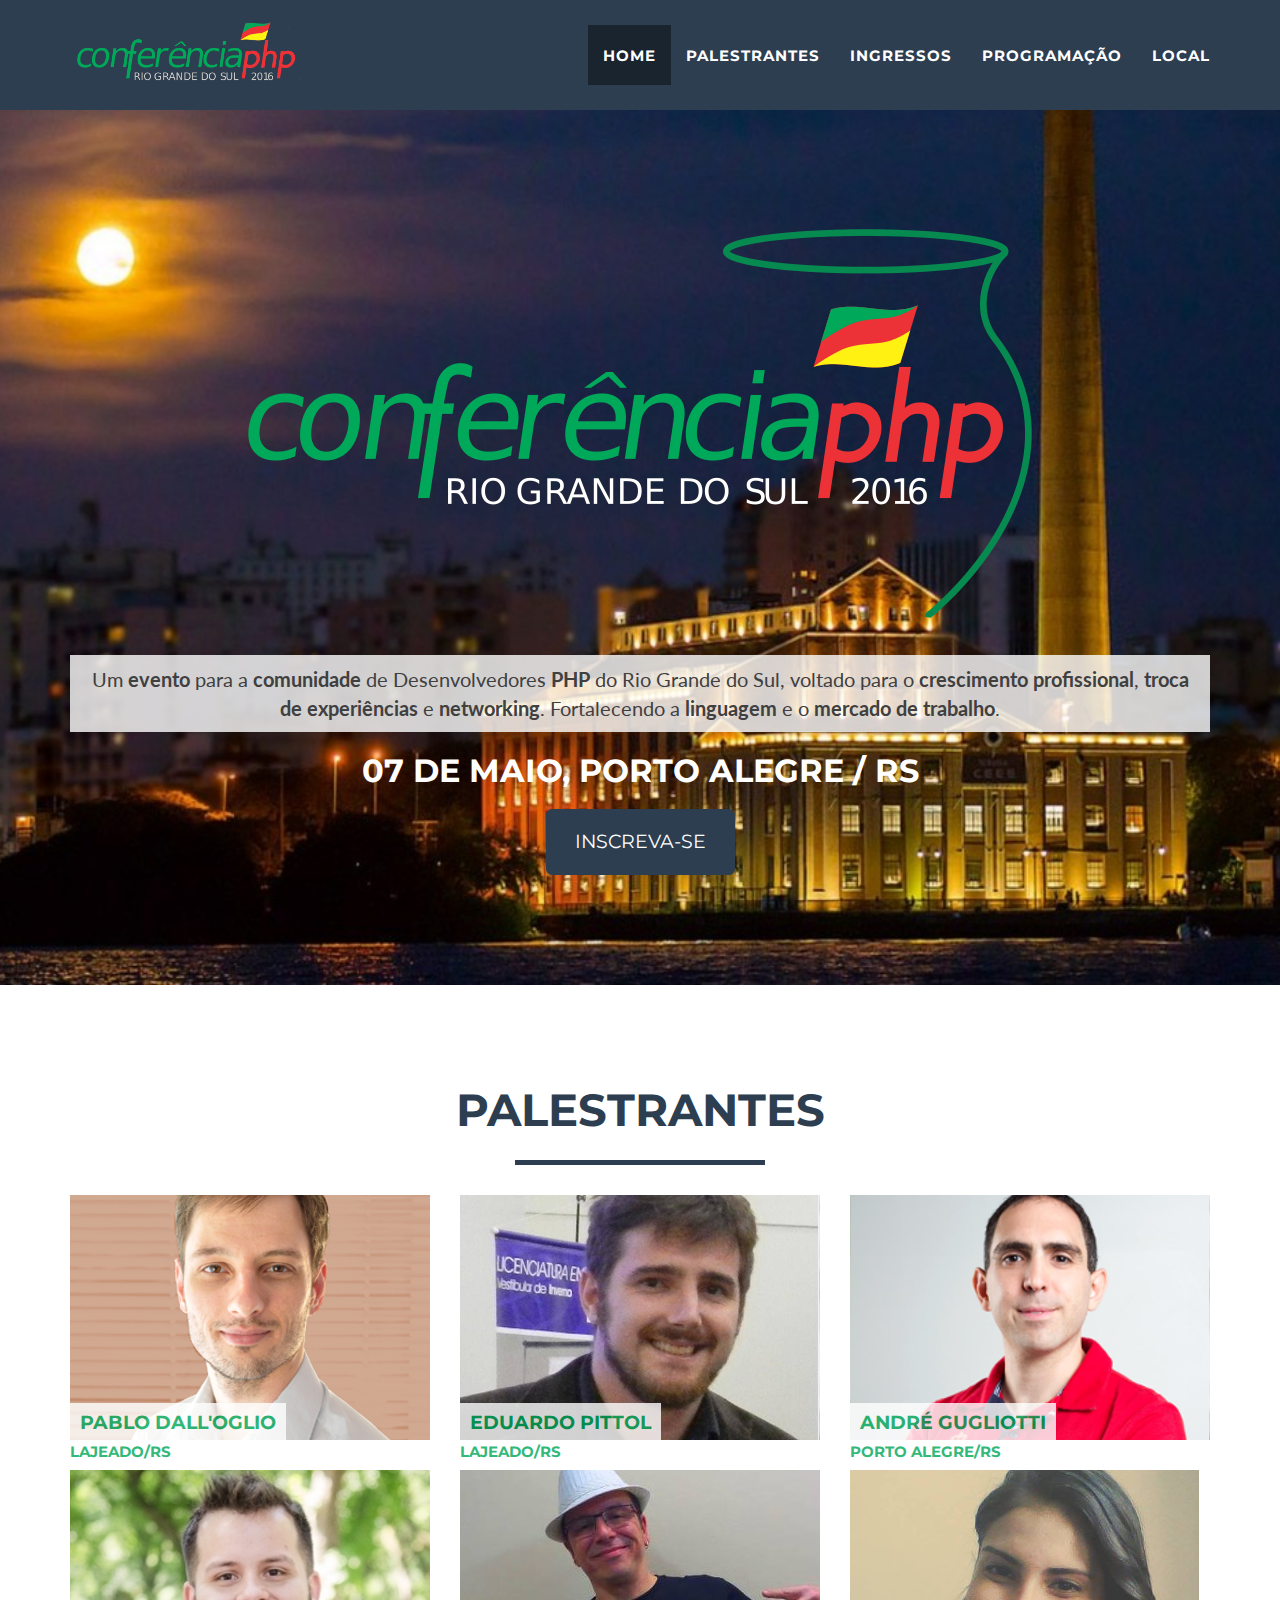
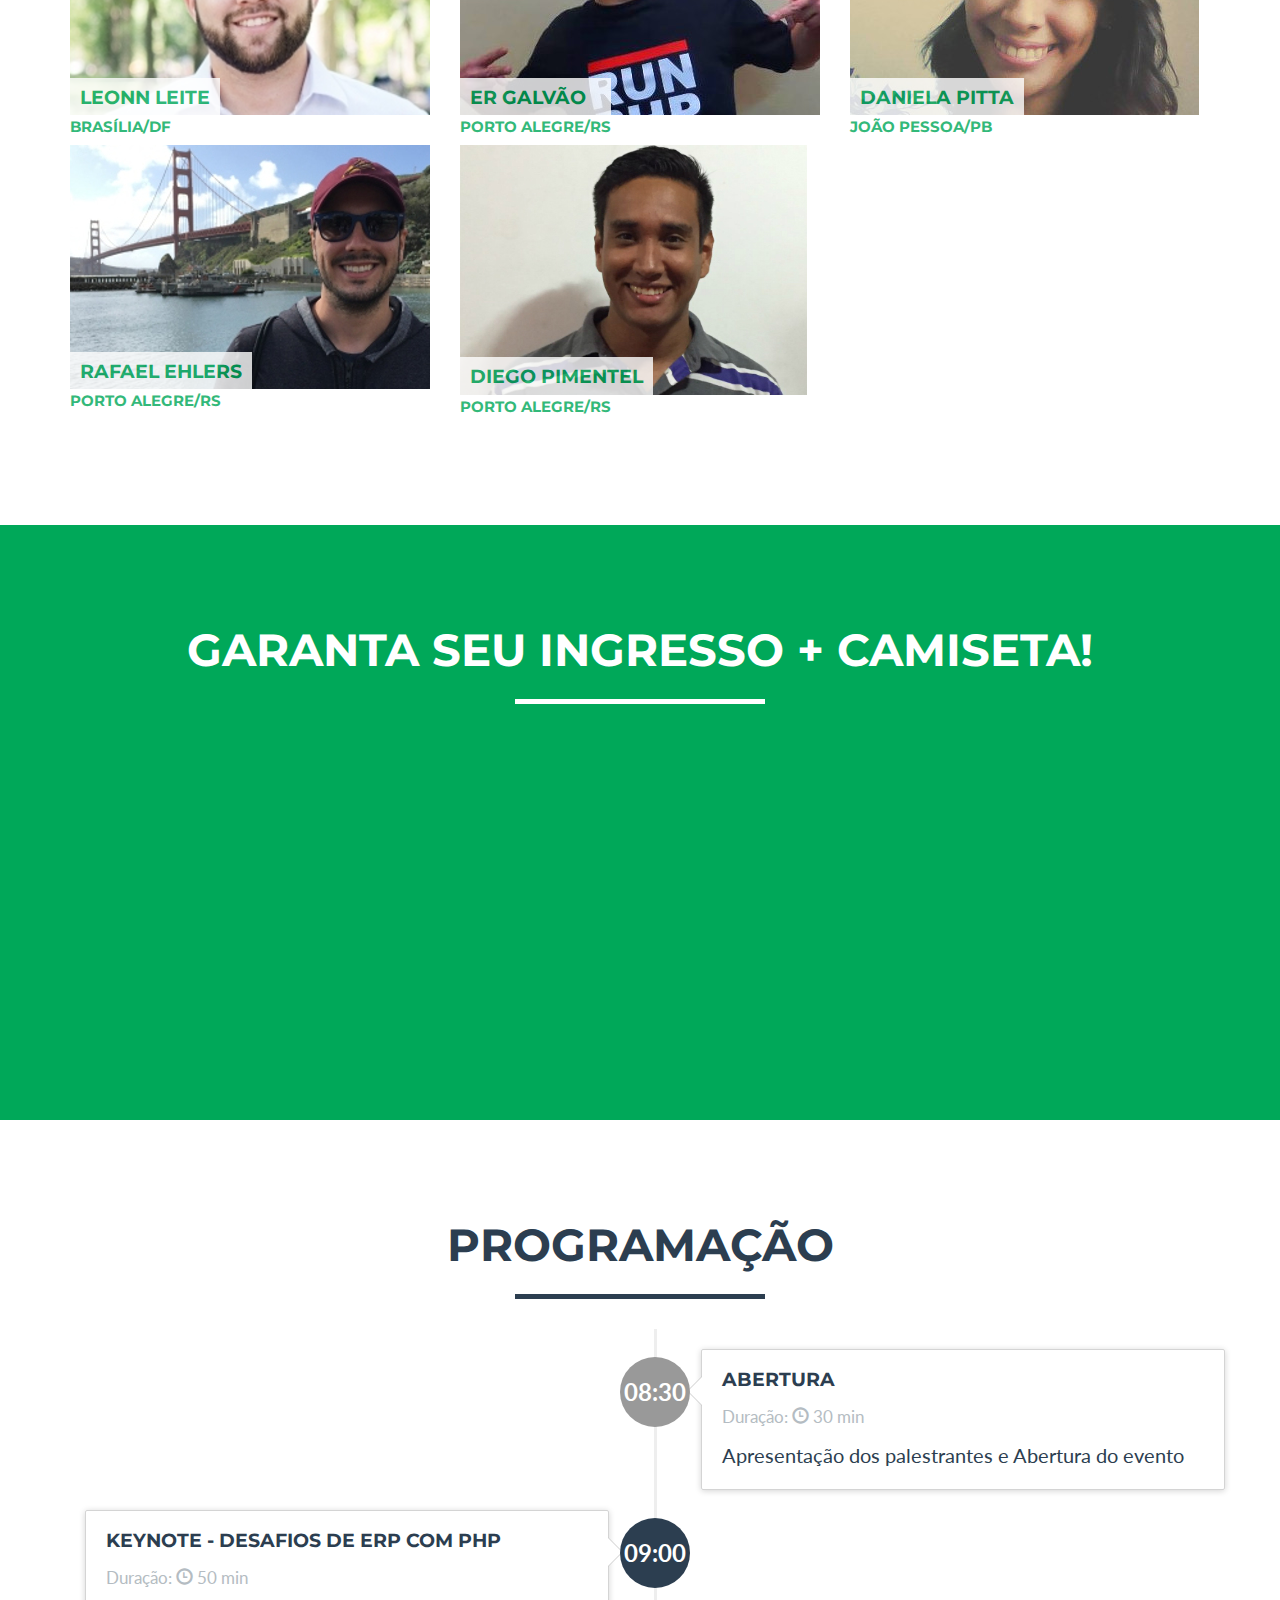
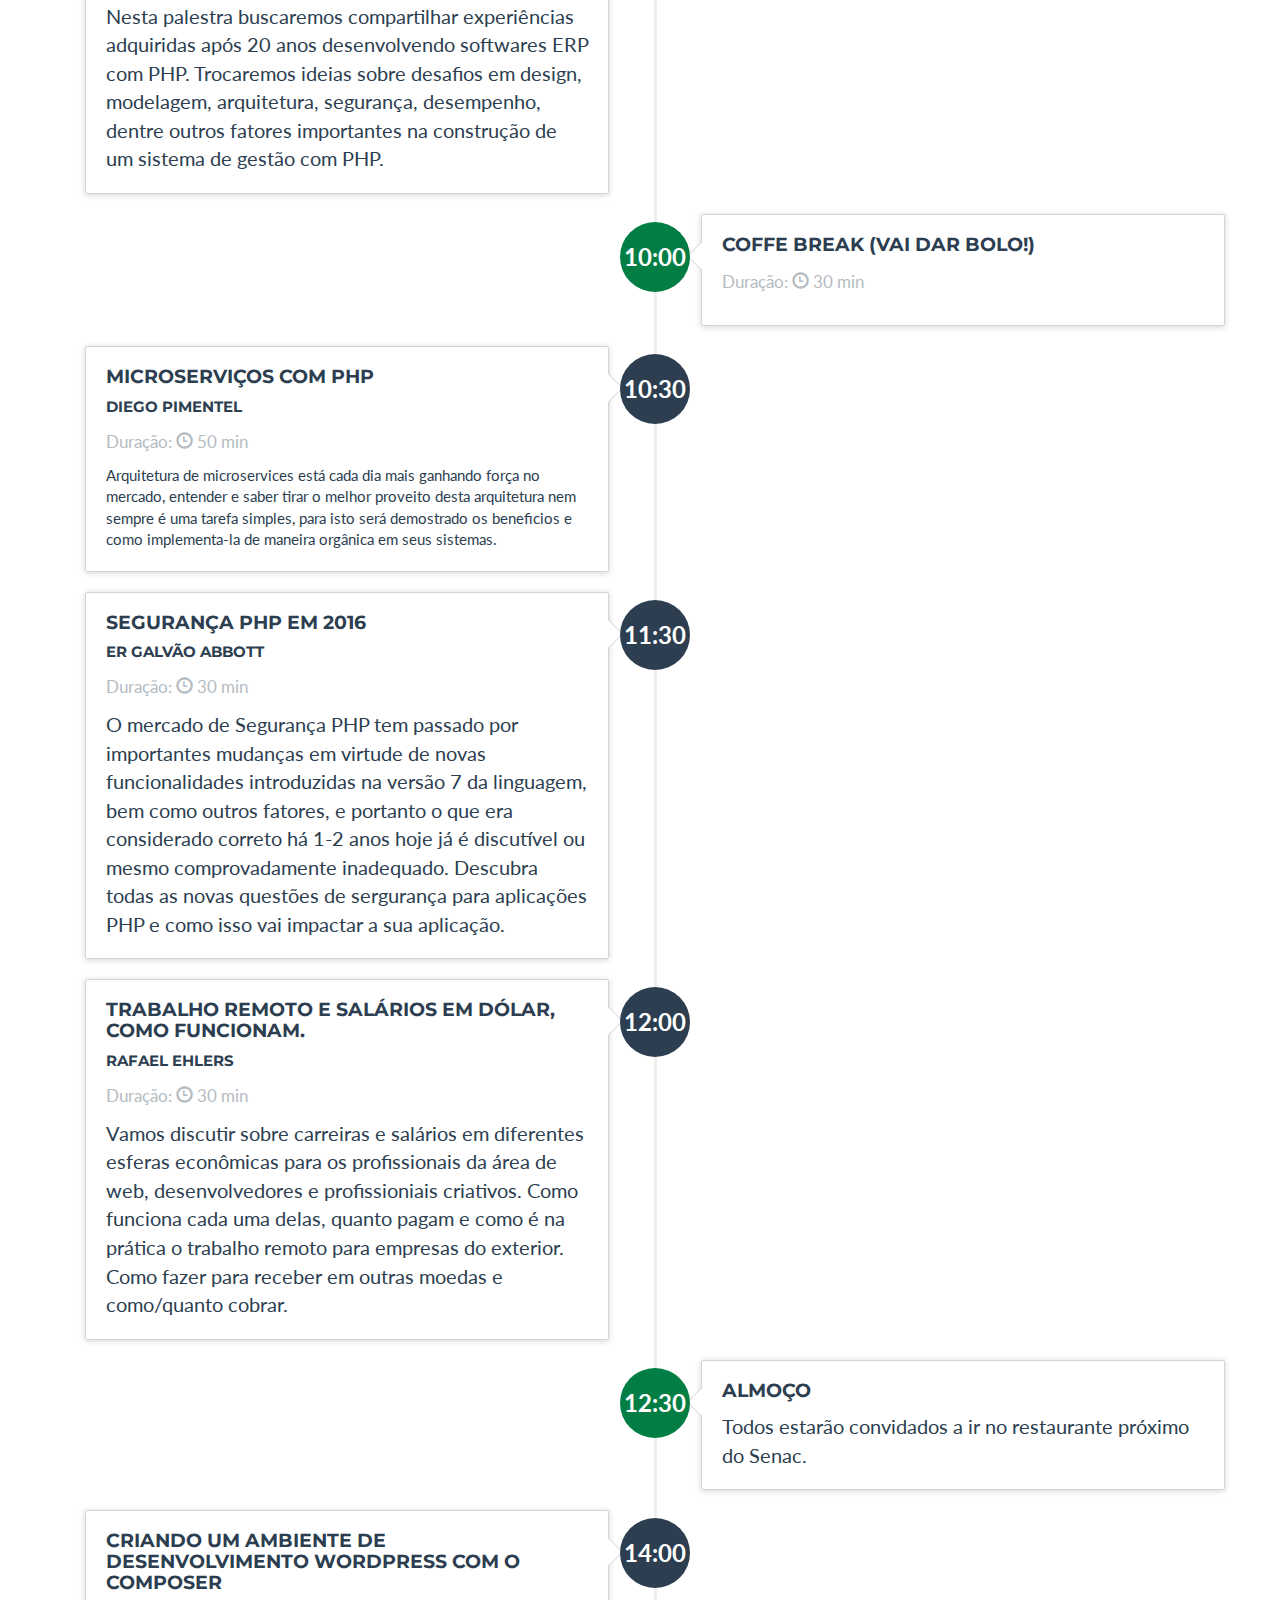
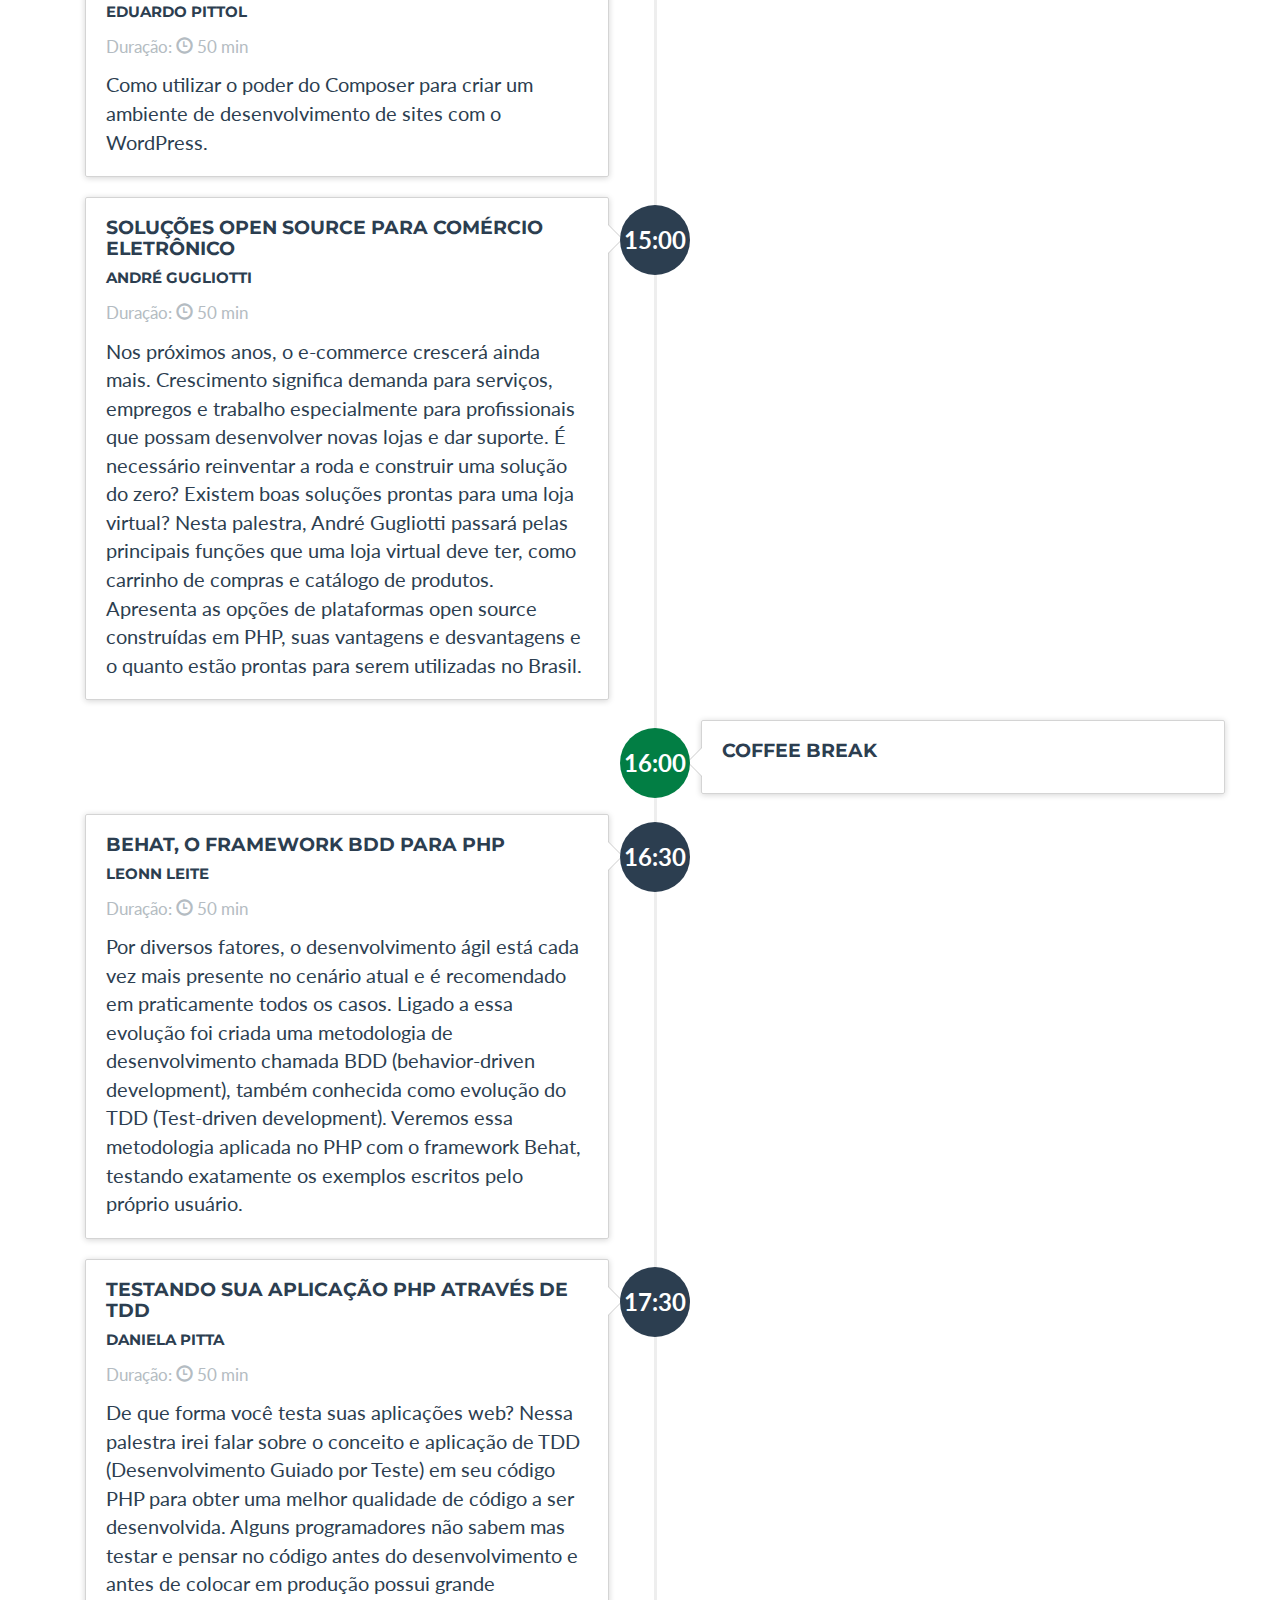
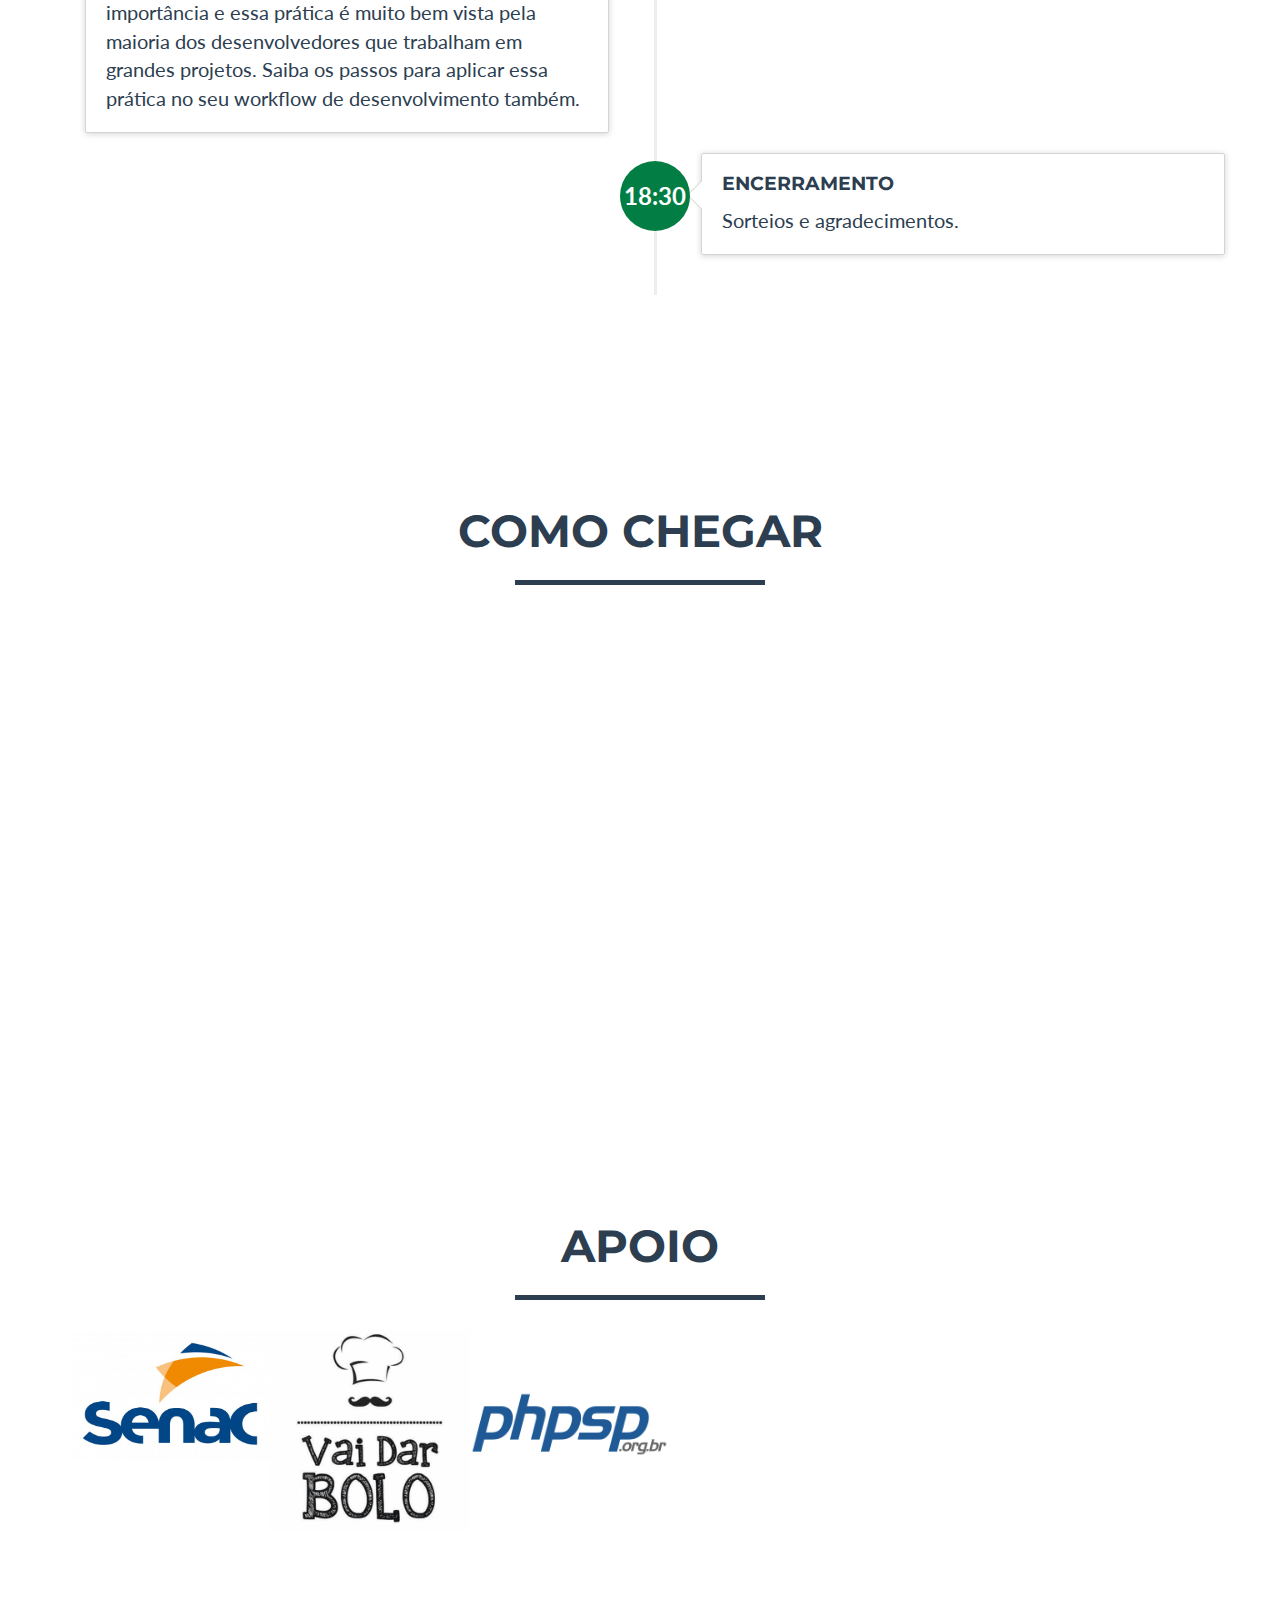
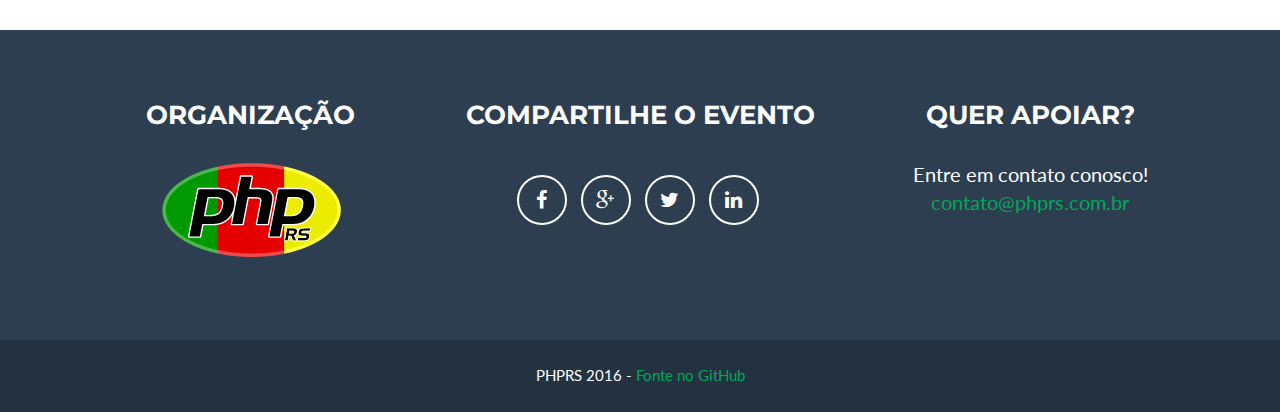
==== commit 7cbf5874: "Merge pull request #7 from danielcramer/master" ====
--- a/index.html
+++ b/index.html
@@ -236,6 +236,20 @@
 
                 </a>
             </div>
+            <div class="col-xs-6 col-sm-4 portfolio-item">
+                <a href="#portfolioModal8" class="portfolio-link" data-toggle="modal">
+                    <div class="caption">
+                        <div class="caption-content">
+                            <i class="fa fa-search-plus fa-3x"></i>
+                        </div>
+                    </div>
+
+                    <img src="assets/img/speakers/speaker-diego.jpg" class="img-responsive" alt="">
+
+                    <div class="locale"><h4>Diego Pimentel</h4><h5>Porto Alegre/RS</h5></div>
+
+                </a>
+            </div>
 
         </div>
     </div>
@@ -270,29 +284,29 @@
             <div class="col-sm-12">
                 <div class="container">
                     <ul class="timeline">
+                        <li class="timeline-inverted">
+                            <div class="timeline-badge">08:30</div>
+                            <div class="timeline-panel">
+                                <div class="timeline-heading">
+                                    <h4 class="timeline-title">Abertura</h4>
+
+                                    <p>
+                                        <small class="text-muted">Duração: <i class="glyphicon glyphicon-time"></i> 30 min</small>
+                                    </p>
+                                </div>
+                                <div class="timeline-body">
+                                    <p>Apresentação dos palestrantes e Abertura do evento</p>
+                                </div>
+                            </div>
+                        </li>
                         <li>
-                            <div class="timeline-badge">08:30</div>
-                            <div class="timeline-panel">
-                                <div class="timeline-heading">
-                                    <h4 class="timeline-title">Abertura</h4>
-
-                                    <p>
-                                        <small class="text-muted"><i class="glyphicon glyphicon-time"></i> 30min</small>
-                                    </p>
-                                </div>
-                                <div class="timeline-body">
-                                    <p>Apresentação dos palestrantes e Abertura do evento</p>
-                                </div>
-                            </div>
-                        </li>
-                        <li class="timeline-inverted">
                             <div class="timeline-badge info">09:00</div>
                             <div class="timeline-panel">
                                 <div class="timeline-heading">
                                     <h4 class="timeline-title">Keynote - Desafios de ERP com PHP</h4>
 
                                     <p>
-                                        <small class="text-muted"><i class="glyphicon glyphicon-time"></i> 50min</small>
+                                        <small class="text-muted">Duração: <i class="glyphicon glyphicon-time"></i> 50 min</small>
                                     </p>
                                 </div>
                                 <div class="timeline-body">
@@ -310,7 +324,7 @@
                                     <h4 class="timeline-title">Coffe Break (Vai dar Bolo!)</h4>
 
                                     <p>
-                                        <small class="text-muted"><i class="glyphicon glyphicon-time"></i> 30min</small>
+                                        <small class="text-muted">Duração: <i class="glyphicon glyphicon-time"></i> 30 min</small>
                                     </p>
                                 </div>
                             </div>
@@ -320,13 +334,13 @@
                             <div class="timeline-panel">
                                 <div class="timeline-heading">
                                     <h4 class="timeline-title">Microserviços com PHP</h4>
-
-                                    <p>
-                                        <small class="text-muted"><i class="glyphicon glyphicon-time"></i> 50min</small>
-                                    </p>
-                                </div>
-                                <div class="timeline-body">
-
+                                    <h5>Diego Pimentel</h5>
+                                    <p>
+                                        <small class="text-muted">Duração: <i class="glyphicon glyphicon-time"></i> 50 min</small>
+                                    </p>
+                                </div>
+                                <div class="timeline-body">
+                                Arquitetura de microservices está cada dia mais ganhando força no mercado, entender e saber tirar o melhor proveito desta arquitetura nem sempre é uma tarefa simples, para isto será demostrado os beneficios e como implementa-la de maneira orgânica em seus sistemas.
                                 </div>
                             </div>
                         </li>
@@ -338,7 +352,7 @@
                                     <h5>Er Galvão Abbott</h5>
 
                                     <p>
-                                        <small class="text-muted"><i class="glyphicon glyphicon-time"></i> 30min</small>
+                                        <small class="text-muted">Duração: <i class="glyphicon glyphicon-time"></i> 30 min</small>
                                     </p>
                                 </div>
                                 <div class="timeline-body">
@@ -357,7 +371,7 @@
                                     <h4 class="timeline-title">Trabalho remoto e salários em dólar, como funcionam.</h4>
                                     <h5>Rafael Ehlers</h5>
                                     <p>
-                                        <small class="text-muted"><i class="glyphicon glyphicon-time"></i> 30min</small>
+                                        <small class="text-muted">Duração: <i class="glyphicon glyphicon-time"></i> 30 min</small>
                                     </p>
                                     <div class="timeline-body">
                                         <p>
@@ -389,6 +403,9 @@
                                     <h4 class="timeline-title">Criando um ambiente de desenvolvimento WordPress com o
                                         Composer</h4>
                                     <h5>Eduardo Pittol</h5>
+                                    <p>
+                                        <small class="text-muted">Duração: <i class="glyphicon glyphicon-time"></i> 50 min</small>
+                                    </p>
                                 </div>
                                 <div class="timeline-body">
                                     <p>Como utilizar o poder do Composer para criar um ambiente de desenvolvimento de
@@ -402,6 +419,10 @@
                                 <div class="timeline-heading">
                                     <h4 class="timeline-title">Soluções open source para comércio eletrônico</h4>
                                     <h5>André Gugliotti</h5>
+                                    <p>
+                                        <small class="text-muted">Duração: <i class="glyphicon glyphicon-time"></i> 50 min</small>
+                                    </p>
+                                    
                                 </div>
                                 <div class="timeline-body">
                                     <p> Nos próximos anos, o e-commerce crescerá ainda mais. Crescimento significa
@@ -433,6 +454,9 @@
                                 <div class="timeline-heading">
                                     <h4 class="timeline-title">Behat, o framework BDD para PHP</h4>
                                     <h5>Leonn Leite</h5>
+                                    <p>
+                                        <small class="text-muted">Duração: <i class="glyphicon glyphicon-time"></i> 50 min</small>
+                                    </p>
                                 </div>
                                 <div class="timeline-body">
                                     <p>Por diversos fatores, o desenvolvimento ágil está cada vez mais presente no
@@ -451,6 +475,9 @@
                                 <div class="timeline-heading">
                                     <h4 class="timeline-title">Testando sua aplicação PHP através de TDD </h4>
                                     <h5>Daniela Pitta</h5>
+                                    <p>
+                                        <small class="text-muted">Duração: <i class="glyphicon glyphicon-time"></i> 50 min</small>
+                                    </p>
                                 </div>
                                 <div class="timeline-body">
                                     <p>De que forma você testa suas aplicações web? Nessa palestra irei falar sobre o
@@ -492,6 +519,23 @@
         <div class="row">
             <iframe src="https://www.google.com/maps/embed?pb=!1m14!1m8!1m3!1d6908.109806419881!2d-51.23087606511231!3d-30.035282699999996!3m2!1i1024!2i768!4f13.1!3m3!1m2!1s0x95197906a9d397f5%3A0x514b4935e97fbf4d!2sFaculdade+de+Tecnologia+Senac%2C+CampusI!5e0!3m2!1spt-BR!2sbr!4v1459477990882"
                     height="400" width="100%" frameborder="0" style="border:0" allowfullscreen></iframe>
+        </div>
+    </div>
+</section>
+<section id="apoio">
+    <div class="container">
+        <div class="row">
+            <div class="col-lg-12 text-center">
+                <h2>Apoio</h2>
+                <hr class="star-primary">
+            </div>
+        </div>
+        <div class="row">
+            <div class="col-lg-12 text-center">
+                <img src="assets/img/apoio/senac.jpg" class="img-responsive pull-left" alt="" width="200px">
+                <img src="assets/img/apoio/vai-dar-bolo.jpg" class="img-responsive pull-left" alt="" width="200px">
+                <img src="assets/img/apoio/phpsp.png" class="img-responsive pull-left" alt="" width="200px" style="margin-top: 60px;">
+            </div>
         </div>
     </div>
 </section>
@@ -788,6 +832,38 @@
     </div>
 </div>
 
+<div class="portfolio-modal modal fade" id="portfolioModal8" tabindex="-1" role="dialog" aria-hidden="true">
+    <div class="modal-content">
+        <div class="close-modal" data-dismiss="modal">
+            <div class="lr">
+                <div class="rl">
+                </div>
+            </div>
+        </div>
+        <div class="container">
+            <div class="row">
+                <div class="col-lg-8 col-lg-offset-2">
+                    <div class="modal-body">
+                        <h2>Diego Pimentel</h2>
+                        <hr class="star-primary">
+                        <img src="assets/img/speakers/speaker-diego.jpg" class="img-responsive img-centered" alt="">
+
+                        <p>
+                            Desenvolvedor de PHP desde 2006 e líder de desenvolvimento na Kinghost onde esteve envolvido 
+                            na arquitetura e desenvolvimento do sistema de Backoffice da empresa, é também co-fundador 
+                            da siworks.it, empresa voltada para desenvolvimento de serviços SAAS, possui também experiência 
+                            em servidores linux, virtualização, docker e banco de dados.
+                        </p>
+                        <button type="button" class="btn btn-default" data-dismiss="modal"><i class="fa fa-times"></i>
+                            Fechar
+                        </button>
+                    </div>
+                </div>
+            </div>
+        </div>
+    </div>
+</div>
+
 <!-- jQuery -->
 <script src="assets/js/jquery.js"></script>
 
